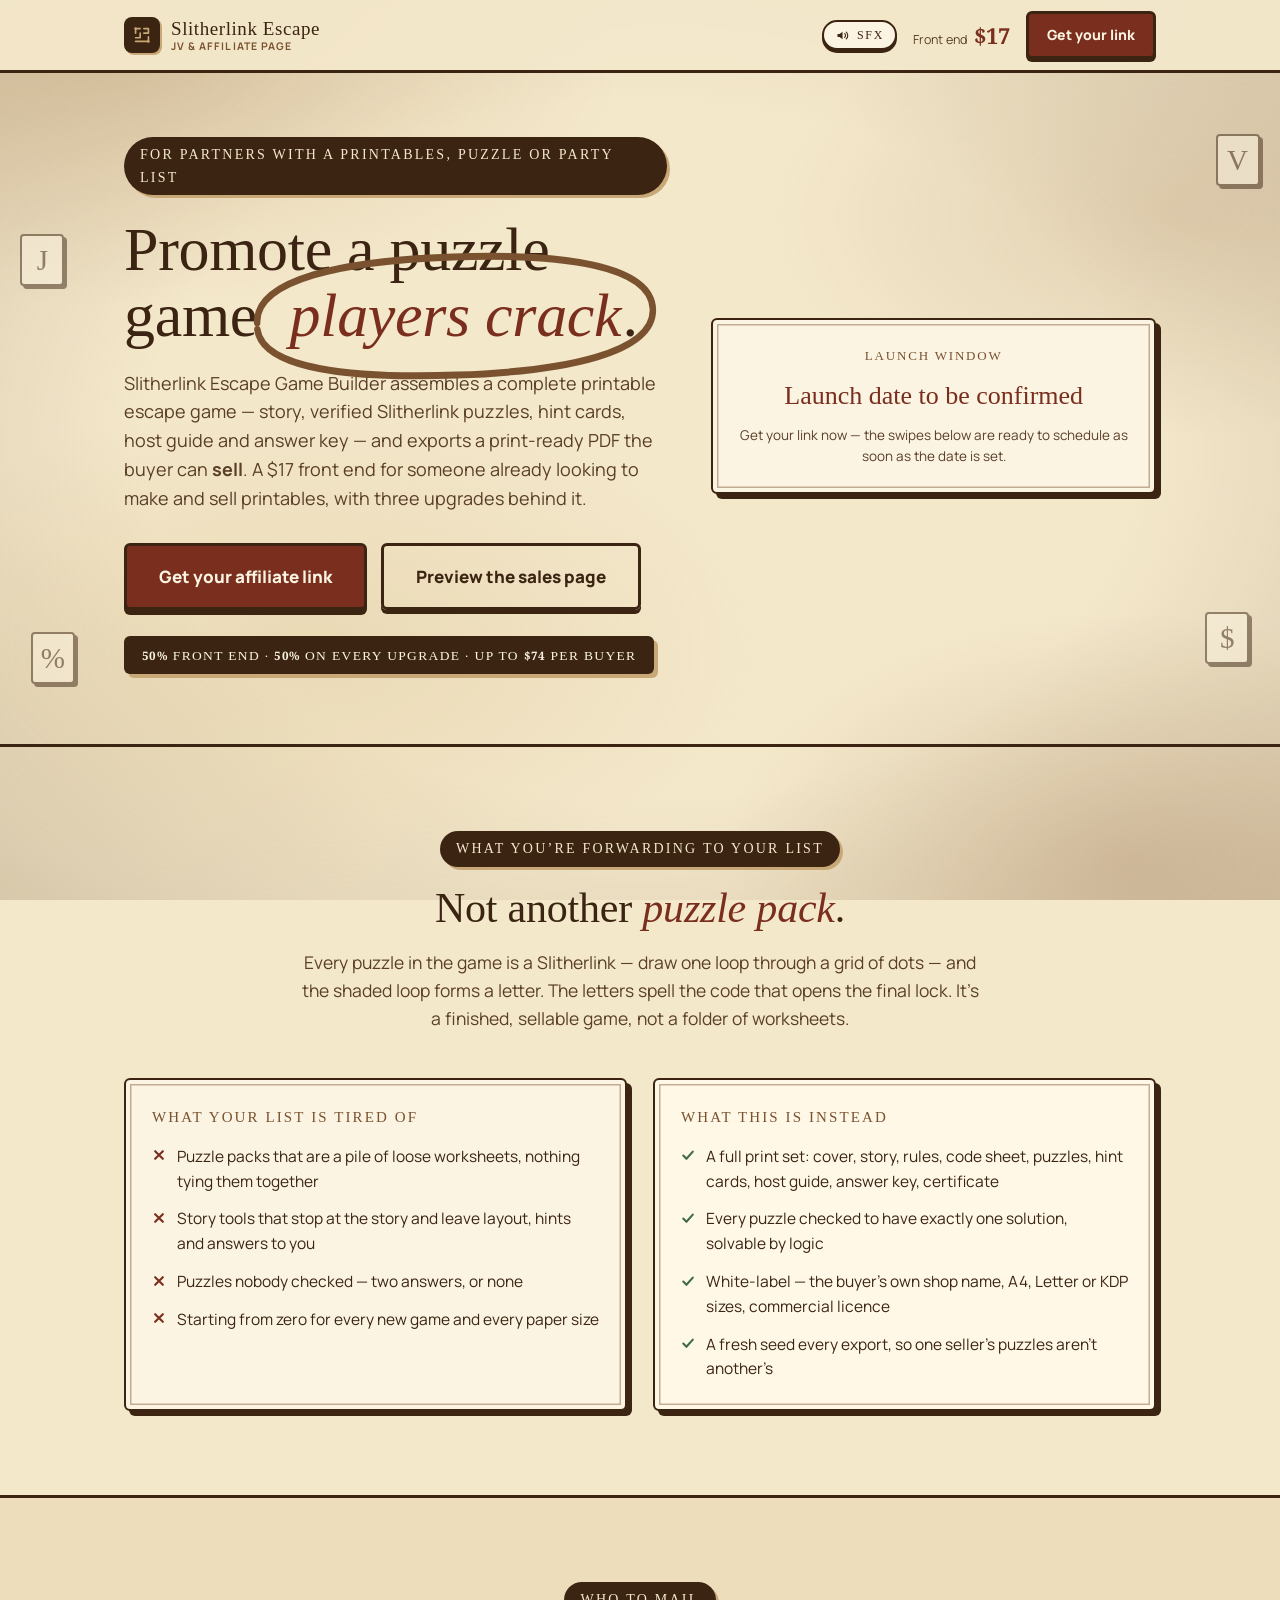
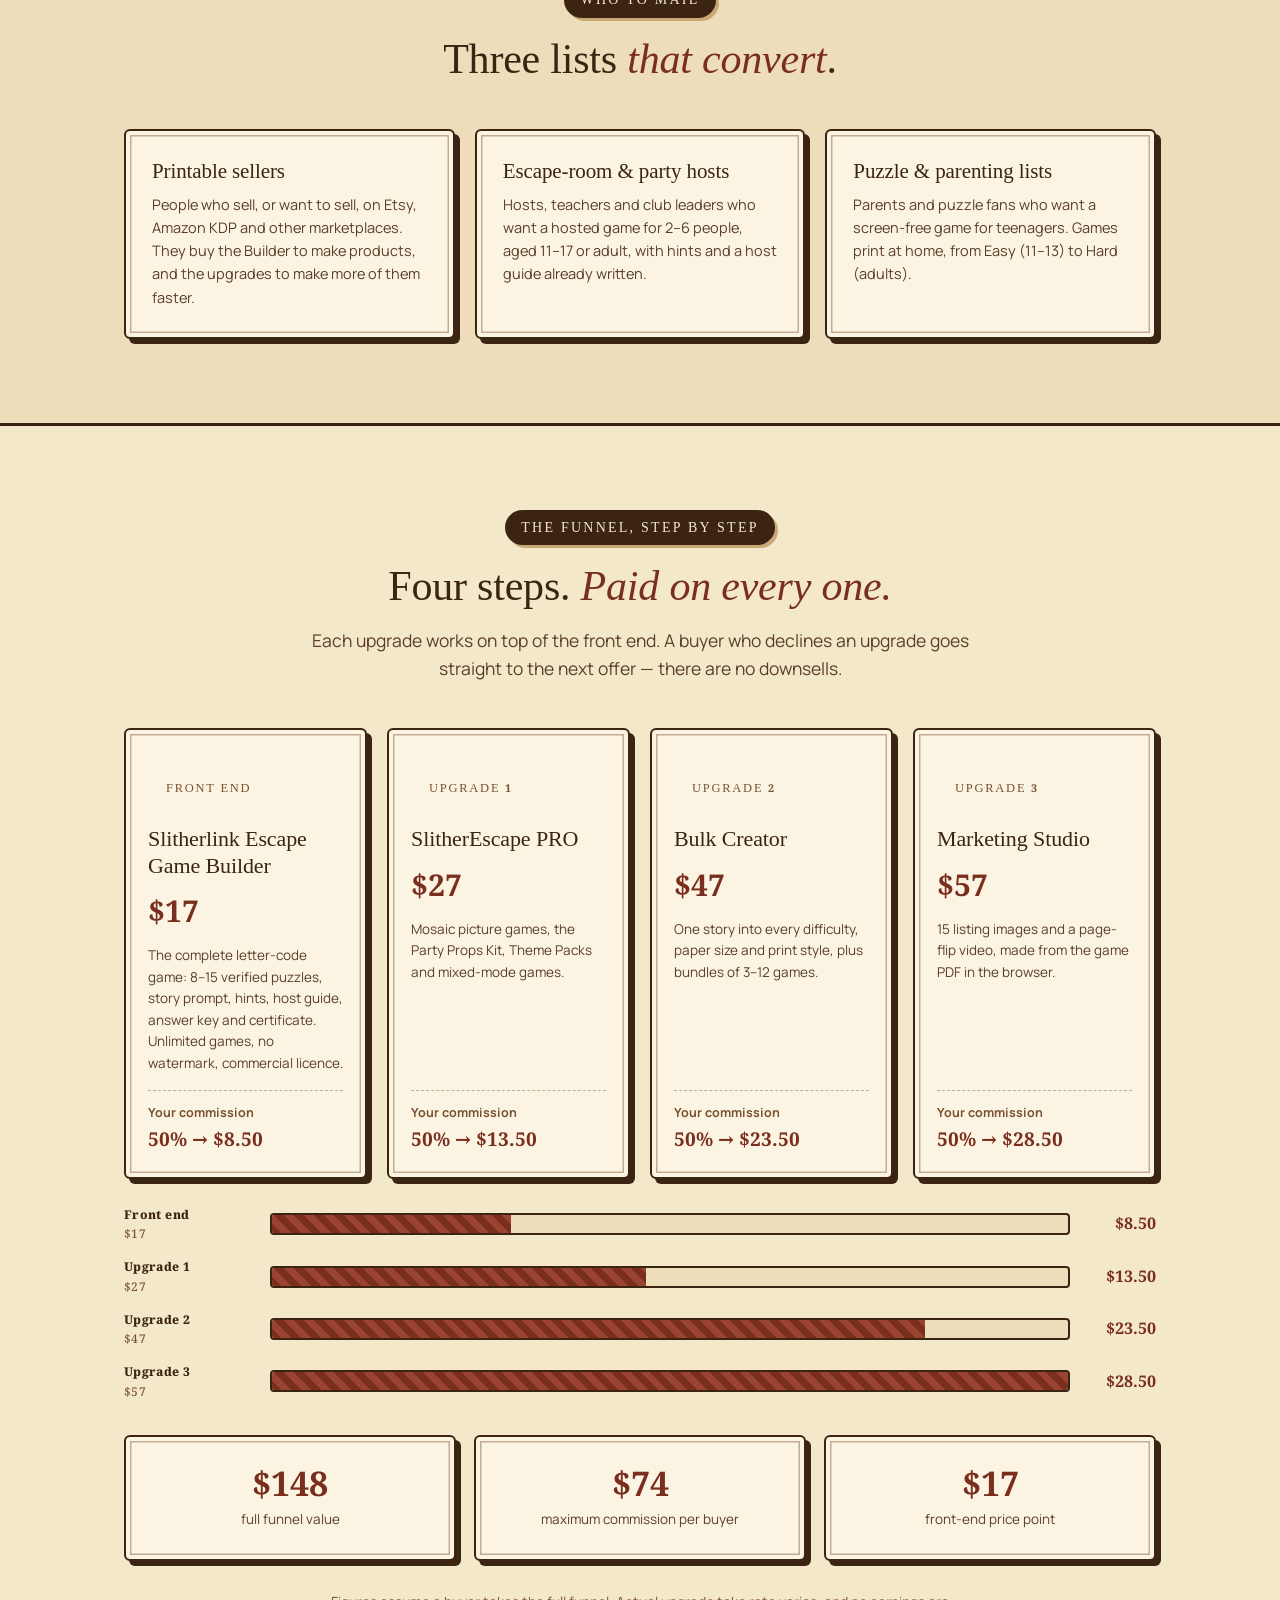
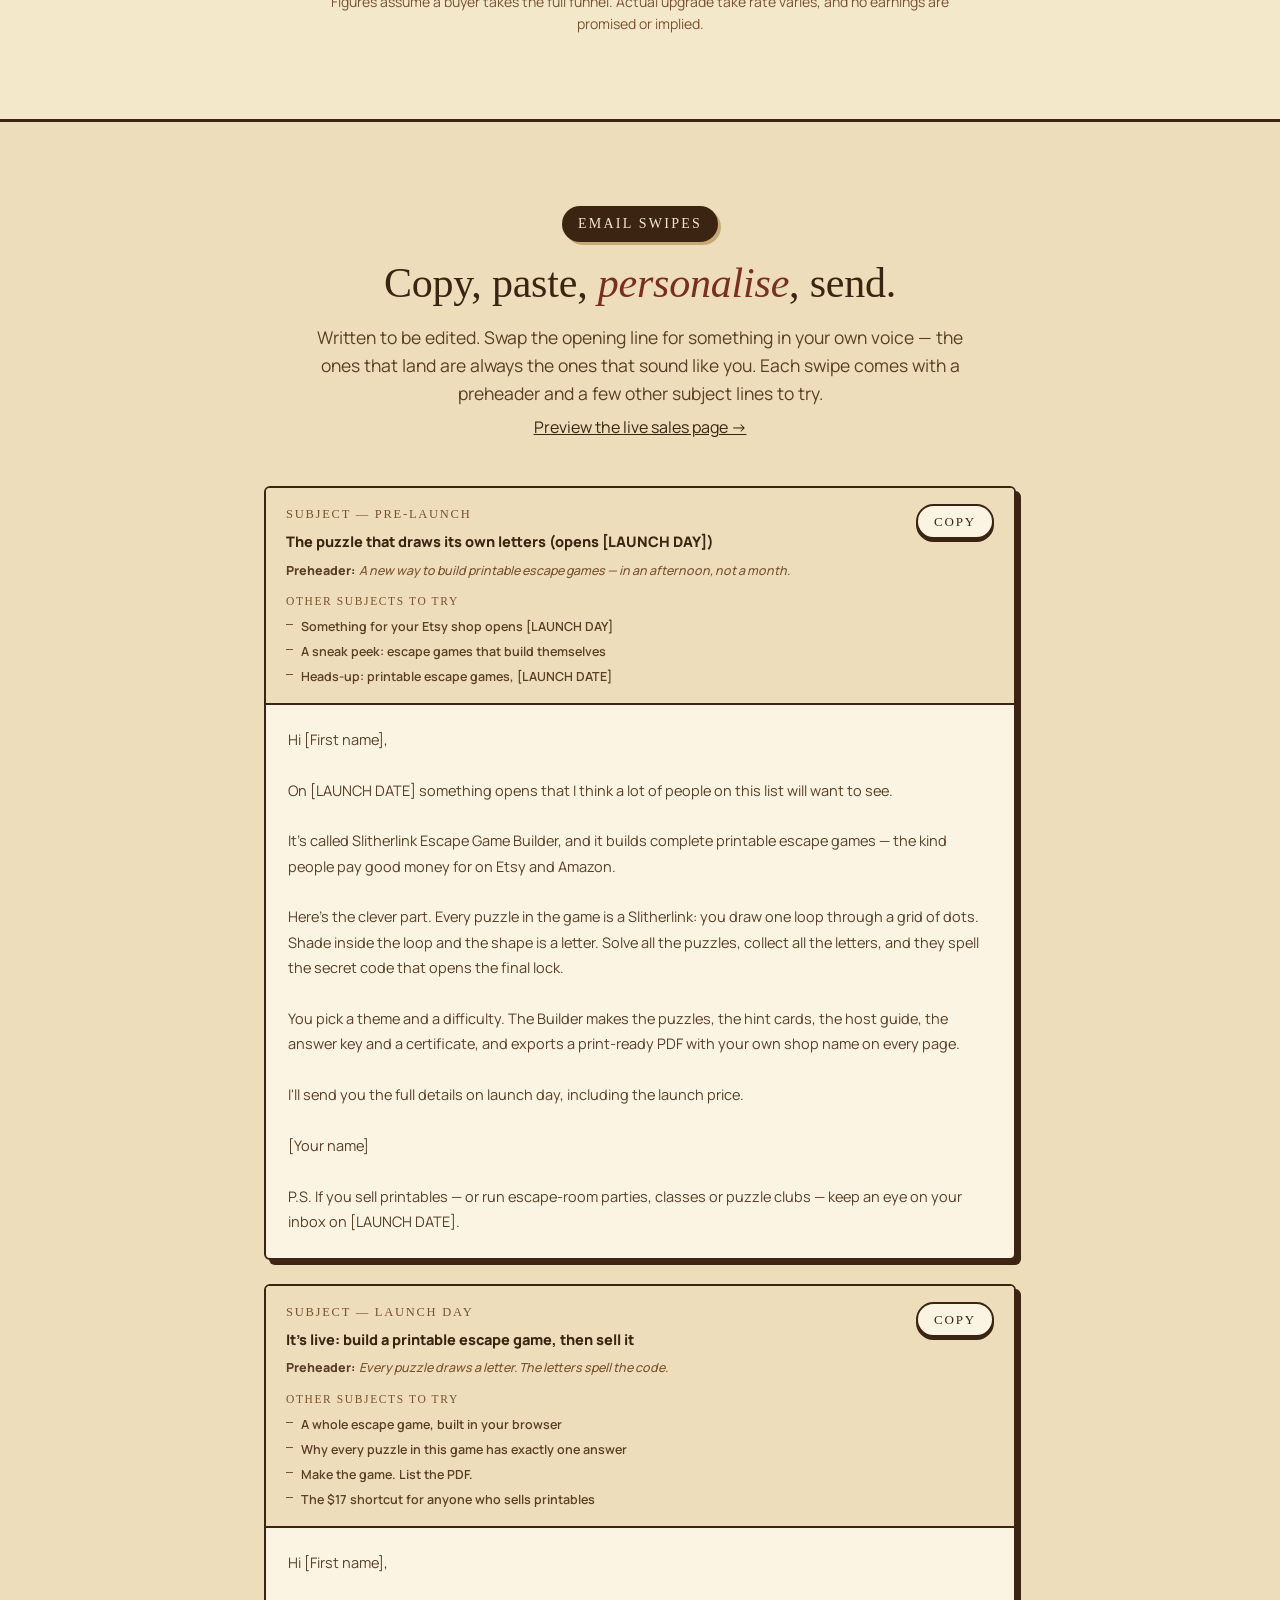
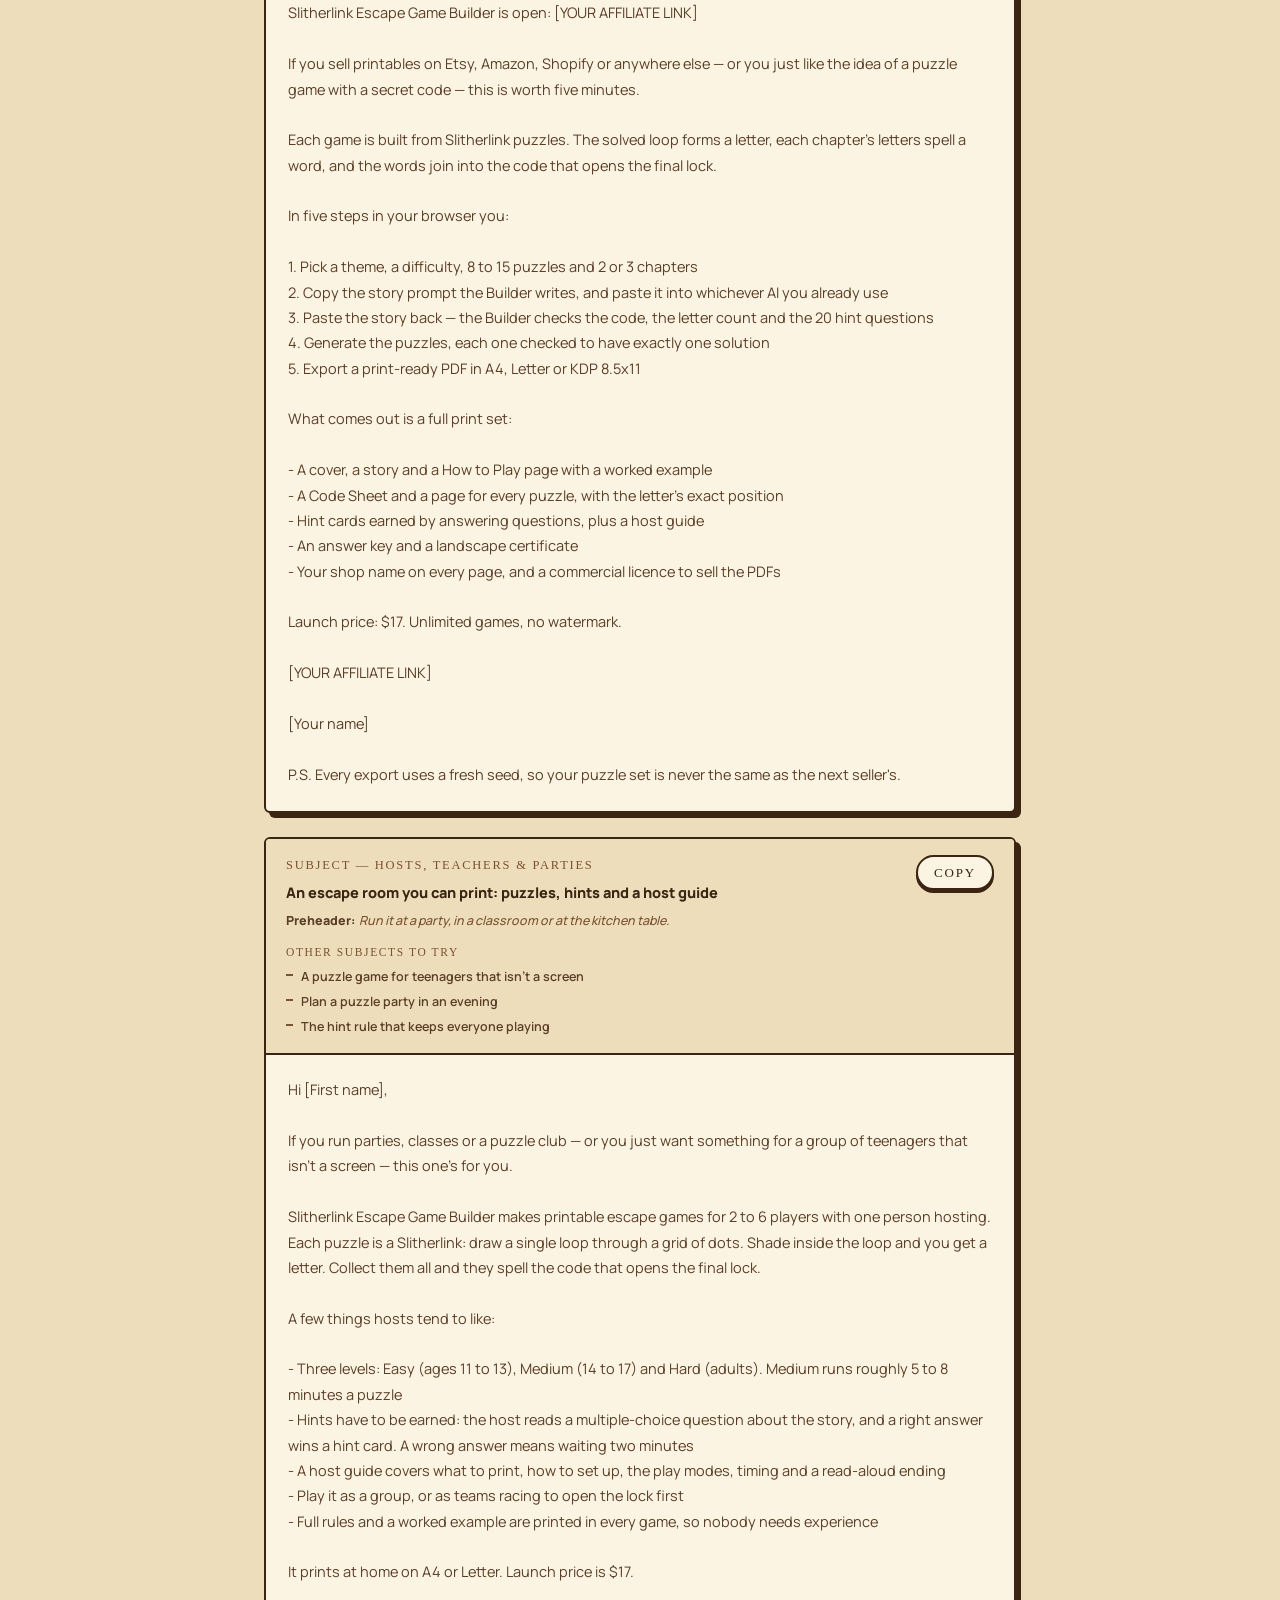
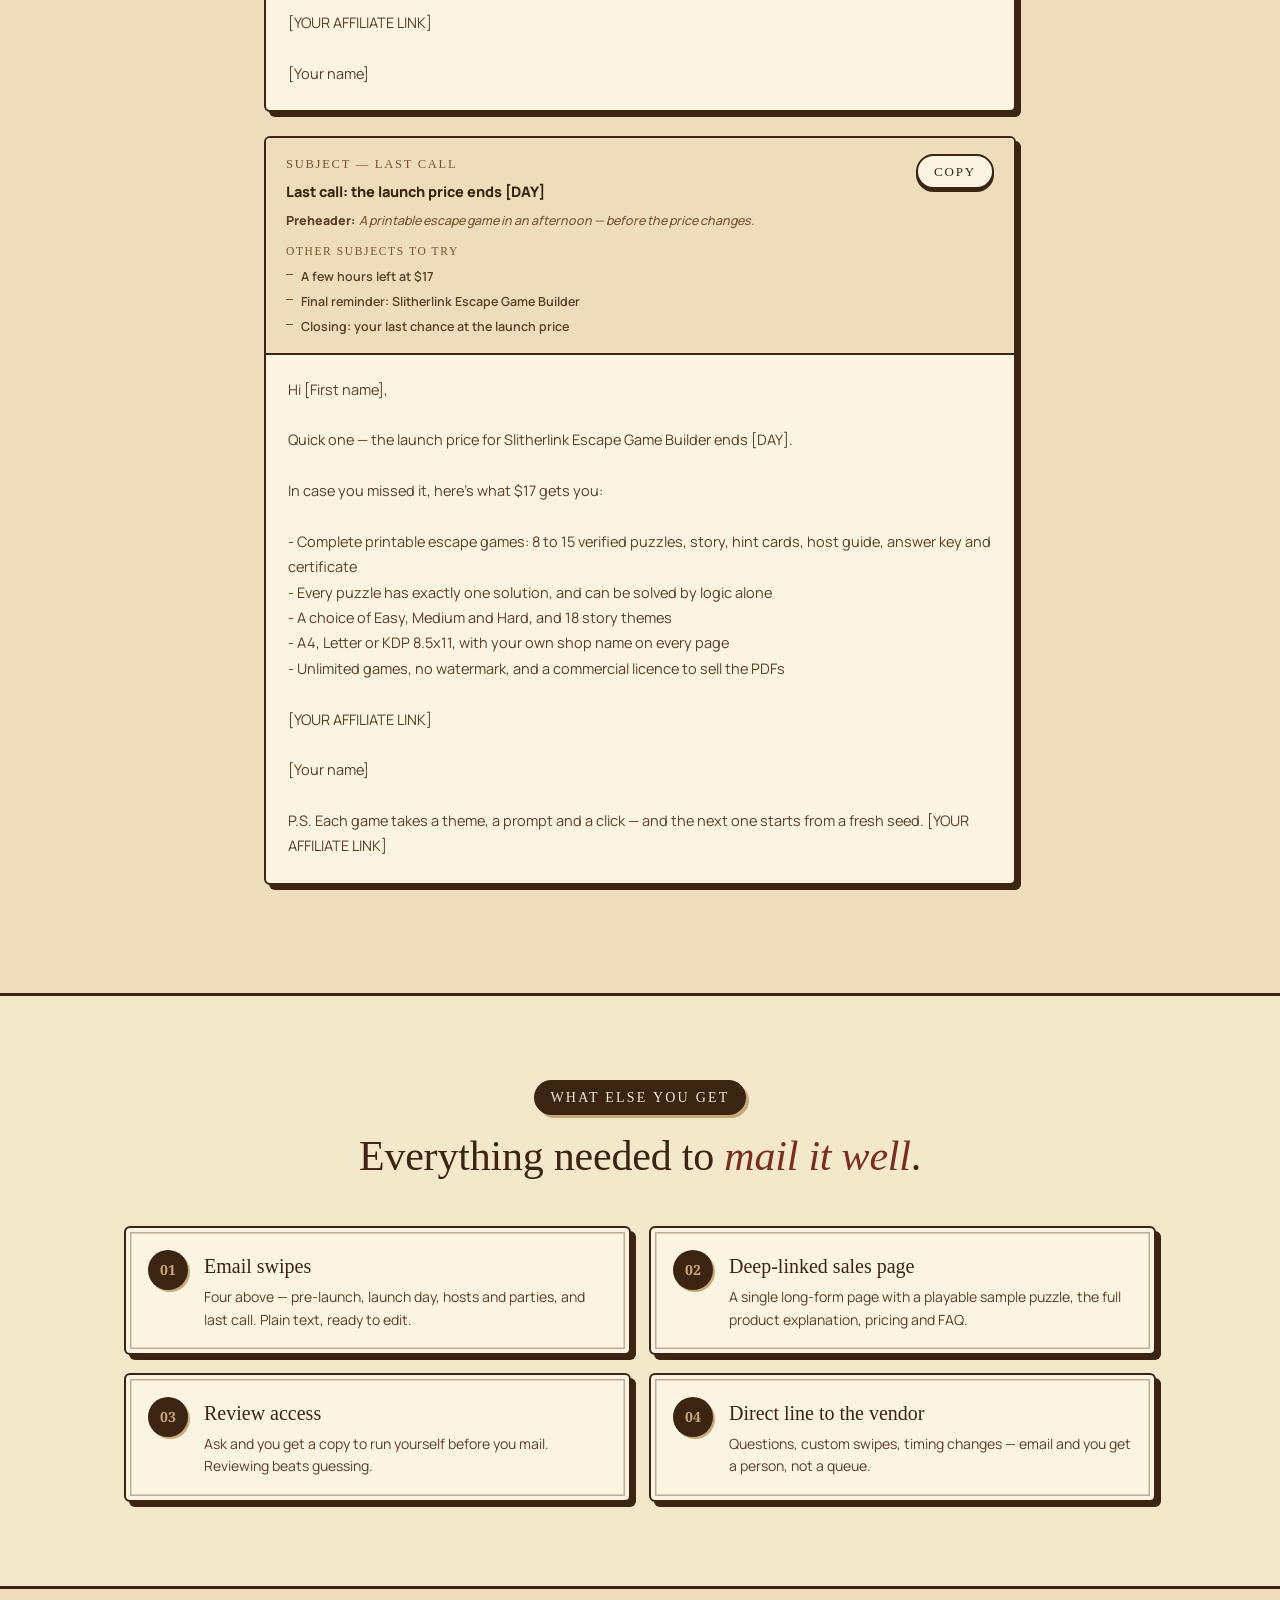
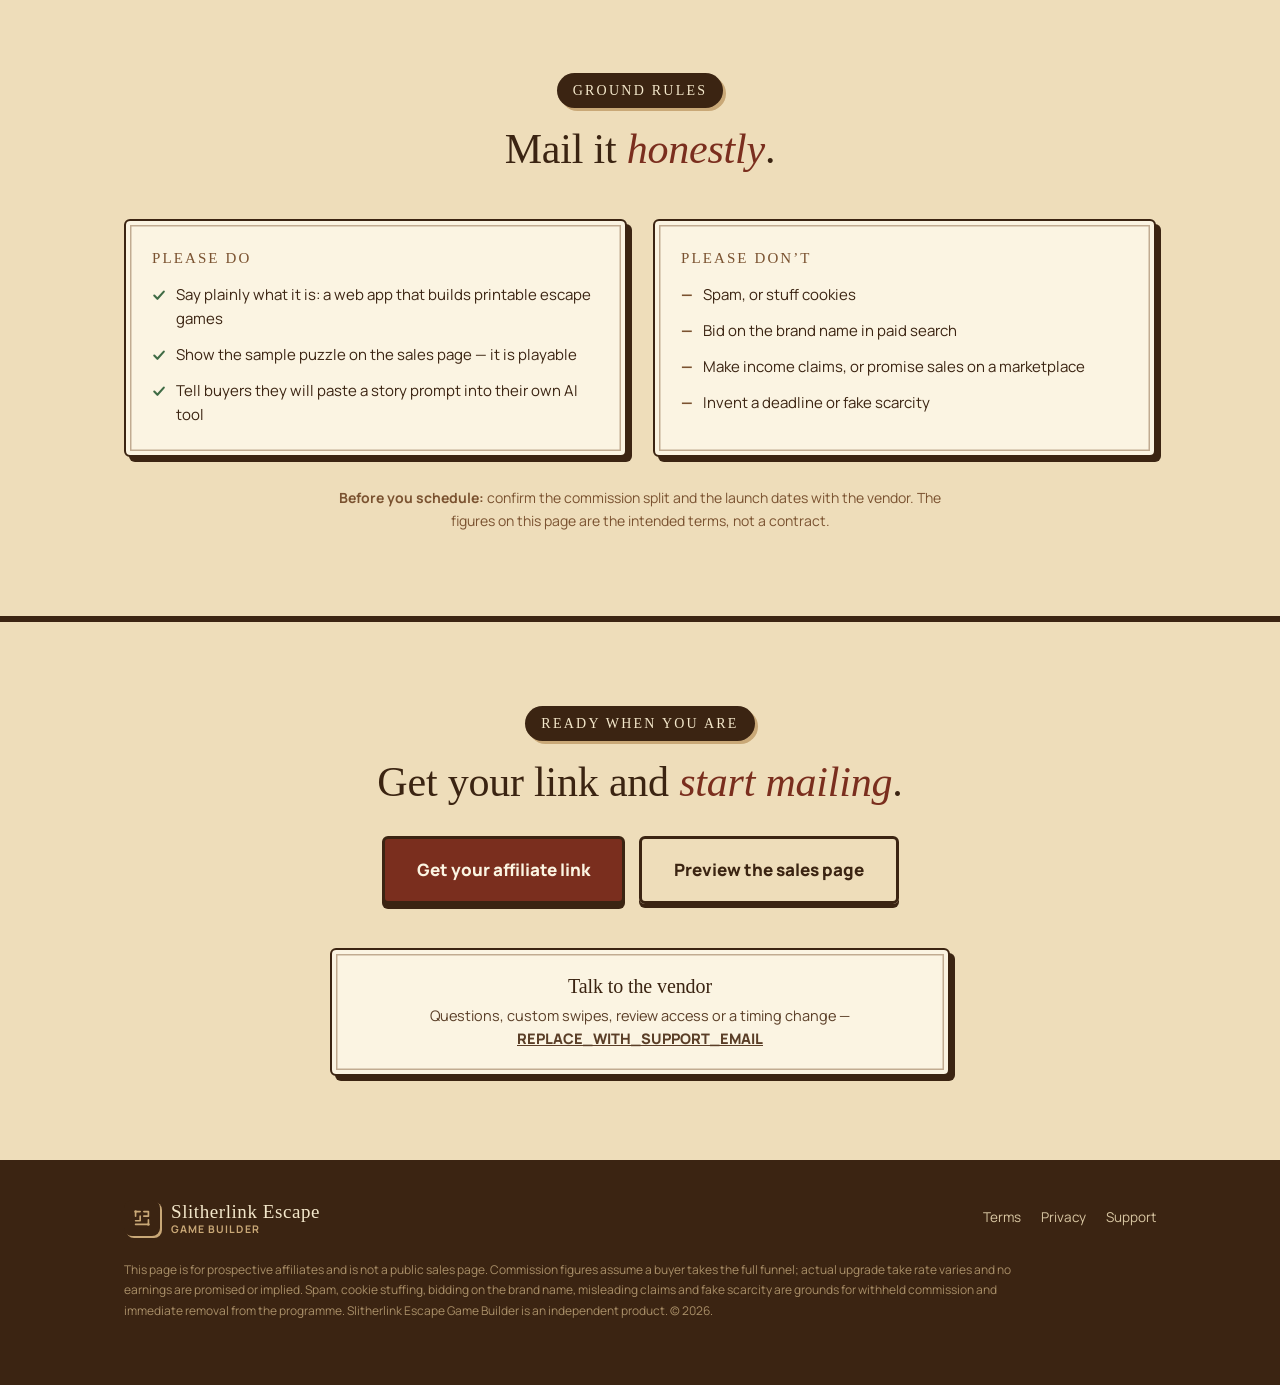
==== sale-page/jv-slitherlink.html @ 6f7c7772 "Add sales, OTO and JV pages matched to the app - FE sales page, three OTO pages (PRO, Bulk Creator, " ====
<!DOCTYPE html>
<html lang="en">
<head>
<meta charset="UTF-8">
<meta name="viewport" content="width=device-width, initial-scale=1">
<meta name="robots" content="noindex, nofollow">
<title>Slitherlink Escape Game Builder — JV & Affiliate Page</title>
<meta name="description" content="Promote printable Slitherlink escape games to sellers, teachers and party hosts. Four-step funnel, ready-made email swipes.">
<link rel="preconnect" href="https://fonts.googleapis.com">
<link rel="preconnect" href="https://fonts.gstatic.com" crossorigin>
<link href="https://fonts.googleapis.com/css2?family=IM+Fell+English:ital@0;1&family=IM+Fell+English+SC&family=Manrope:wght@400;500;700;800&family=Noto+Serif:wght@600;700&display=swap" rel="stylesheet">
<style>
  :root{
    /* Palette taken from the printed game itself: aged paper, brown ink, one red-brown accent */
    --paper:#F4E8CB;
    --paper-2:#EEDDBA;
    --card:#FBF4E2;
    --ink:#3B2412;
    --ink-dim:#5A3E27;
    --brown:#7A5230;
    --tan:#C9A877;
    --wash:#D9BF8C;
    --red:#7A2E1E;
    --red-hi:#93392A;
    --green:#3F6B45;
    --line:rgba(59,36,18,.16);
    --line-strong:rgba(59,36,18,.34);
    --hard:#3B2412;
    --serif:'IM Fell English','Iowan Old Style','Palatino Linotype',Georgia,serif;
    --sc:'IM Fell English SC','IM Fell English',Georgia,serif;
    --sans:'Manrope',-apple-system,BlinkMacSystemFont,'Segoe UI',sans-serif;
    --num:'Noto Serif','DejaVu Serif',Georgia,serif;   /* lining figures: IM Fell's old-style 1 reads as a letter I */
    --ck:url("data:image/svg+xml;utf8,<svg xmlns='http://www.w3.org/2000/svg' viewBox='0 0 16 16'><path d='M2.6 8.7l3.6 3.6 7.3-8.2' fill='none' stroke='%233F6B45' stroke-width='2.4' stroke-linecap='round' stroke-linejoin='round'/></svg>");
    --xx:url("data:image/svg+xml;utf8,<svg xmlns='http://www.w3.org/2000/svg' viewBox='0 0 16 16'><path d='M3.6 3.6l8.8 8.8M12.4 3.6l-8.8 8.8' fill='none' stroke='%237A2E1E' stroke-width='2.4' stroke-linecap='round'/></svg>");
  }
  *{box-sizing:border-box;}
  html{-webkit-text-size-adjust:100%; scroll-behavior:smooth;}
  body{
    margin:0; background:var(--paper); color:var(--ink);
    font-family:var(--sans); line-height:1.6; -webkit-font-smoothing:antialiased; overflow-x:hidden;
  }
  /* uneven paper: stains and darker edges, drawn once and fixed behind the page */
  body::before{
    content:''; position:fixed; inset:0; z-index:-1; pointer-events:none;
    background:
      radial-gradient(ellipse 55% 40% at 10% 6%, rgba(150,100,40,.20), transparent 70%),
      radial-gradient(ellipse 45% 35% at 92% 24%, rgba(120,70,30,.14), transparent 70%),
      radial-gradient(ellipse 50% 40% at 24% 72%, rgba(190,150,80,.18), transparent 70%),
      radial-gradient(ellipse 45% 40% at 88% 96%, rgba(120,70,30,.20), transparent 70%),
      radial-gradient(ellipse at center, transparent 55%, rgba(90,55,25,.18) 100%);
  }
  @media (prefers-reduced-motion: reduce){
    *{animation-duration:.01ms !important; animation-iteration-count:1 !important; transition-duration:.01ms !important;}
    html{scroll-behavior:auto;}
  }
  h1,h2,h3{font-family:var(--serif); font-weight:400; letter-spacing:-.005em; text-wrap:balance; margin:0; color:var(--ink);}
  h1{font-size:clamp(36px,6vw,62px); line-height:1.06;}
  h2{font-size:clamp(28px,4.4vw,42px); line-height:1.12;}
  h3{font-size:21px; line-height:1.2;}
  p{margin:0;}
  a{color:inherit;}
  img,svg{max-width:100%;}
  em{font-style:italic; color:var(--red);}
  :focus-visible{outline:3px solid var(--red); outline-offset:3px; border-radius:4px;}

  .wrap{max-width:1080px; margin:0 auto; padding:0 24px;}
  .wrap-narrow{max-width:800px; margin:0 auto; padding:0 24px;}
  section{padding:84px 0;}
  .center{text-align:center;}
  .lead{font-size:17.5px; color:var(--ink-dim); max-width:62ch;}
  .center .lead{margin-left:auto; margin-right:auto;}

  .reveal.armed{opacity:0; transform:translateY(26px); transition:opacity .7s ease, transform .7s ease;}
  .reveal.armed.is-visible{opacity:1; transform:none;}
  @media (prefers-reduced-motion: reduce){ .reveal.armed{opacity:1; transform:none;} }

  .eyebrow{
    display:inline-block; font-family:var(--sc); font-size:14px; letter-spacing:.16em; text-transform:uppercase;
    color:#F4E8CB; background:var(--ink); padding:7px 16px 6px; border-radius:999px;
    box-shadow:3px 3px 0 var(--tan);
  }
  .section-head{margin-bottom:46px;}
  .section-head h2{margin-top:18px;}
  .section-head .lead{margin-top:16px;}

  /* diamond rule */
  .orn{display:flex; align-items:center; gap:12px; color:var(--brown); margin:0 auto; max-width:360px;}
  .orn::before,.orn::after{content:''; flex:1; height:1.5px; background:var(--brown); opacity:.55;}
  .orn i{width:9px; height:9px; background:var(--brown); transform:rotate(45deg); flex:none;}

  /* ---------- cards: double border, hard shadow ---------- */
  .card{
    background:var(--card); border:2.5px solid var(--ink); border-radius:6px;
    box-shadow:inset 0 0 0 4px var(--card), inset 0 0 0 5.5px rgba(122,82,48,.45), 5px 5px 0 var(--hard);
    padding:28px 26px;
  }

  /* ---------- buttons ---------- */
  .btn{
    display:inline-flex; align-items:center; justify-content:center; gap:10px;
    font-family:var(--sans); font-weight:800; font-size:17px; text-decoration:none; text-align:center;
    padding:17px 32px; border-radius:6px; cursor:pointer;
    color:#FBF4E2; background:var(--red); border:3px solid var(--ink);
    box-shadow:0 5px 0 var(--hard); transition:transform .12s ease, box-shadow .12s ease, background .15s ease;
  }
  .btn:hover{background:var(--red-hi); transform:translateY(-2px); box-shadow:0 7px 0 var(--hard);}
  .btn:active{transform:translateY(3px); box-shadow:0 2px 0 var(--hard);}
  .btn small{font-weight:700; font-size:.78em; opacity:.85; letter-spacing:.04em; text-transform:uppercase;}
  .btn-ghost{background:transparent; color:var(--ink); box-shadow:0 4px 0 var(--hard);}
  .btn-ghost:hover{background:var(--wash);}
  .btn-sm{padding:10px 18px; font-size:14px; box-shadow:0 3px 0 var(--hard);}
  .btn-sub{display:block; margin-top:14px; font-size:13px; color:var(--brown); text-align:center;}

  /* ---------- topbar ---------- */
  .topbar{position:sticky; top:0; z-index:40; background:rgba(244,232,203,.94); backdrop-filter:blur(8px); border-bottom:3px solid var(--ink);}
  .topbar-inner{max-width:1080px; margin:0 auto; padding:11px 24px; display:flex; align-items:center; justify-content:space-between; gap:16px;}
  .brand{display:flex; align-items:center; gap:11px; text-decoration:none;}
  .brand-mark{width:36px; height:36px; border-radius:8px; background:var(--ink); color:var(--tan); display:flex; align-items:center; justify-content:center; flex:none; box-shadow:2px 2px 0 var(--tan);}
  .brand-mark svg{width:22px; height:22px;}
  .brand-text{display:flex; flex-direction:column; line-height:1.15;}
  .brand-text .b1{font-family:var(--sc); font-size:19px; letter-spacing:.03em; white-space:nowrap;}
  .brand-text .b2{font-size:10.5px; font-weight:700; letter-spacing:.1em; text-transform:uppercase; color:var(--brown); white-space:nowrap;}
  .topbar-cta{display:flex; align-items:center; gap:16px;}
  .price-chip{font-size:12.5px; color:var(--ink-dim);}
  .price-chip b{font-family:var(--num); font-size:22px; font-weight:700; color:var(--red); margin-left:4px;}

  /* ---------- hero ---------- */
  .hero{padding:64px 0 76px; border-bottom:3px solid var(--ink); position:relative;}
  .hero-grid{display:grid; grid-template-columns:1.08fr .92fr; gap:46px; align-items:center;}
  .hero h1{margin-top:22px;}
  .hero-sub{margin-top:22px; font-size:18px; color:var(--ink-dim); max-width:56ch;}
  .hero-cta{margin-top:32px;}
  .trust-row{margin-top:28px; display:grid; grid-template-columns:repeat(2,auto); justify-content:start; gap:9px 28px; font-size:13.5px; color:var(--ink-dim);}
  .trust-row span{display:flex; gap:8px; align-items:flex-start;}
  .trust-row span::before{content:''; width:14px; height:14px; margin-top:.28em; flex:none; background:var(--ck) center/contain no-repeat;}

  /* ---------- demo puzzle ---------- */
  .demo{padding:20px 20px 22px; text-align:center;}
  .demo-tag{font-family:var(--sc); font-size:13px; letter-spacing:.14em; text-transform:uppercase; color:var(--brown);}
  .demo h3{margin-top:4px; font-size:22px;}
  .demo svg{display:block; width:100%; max-width:340px; margin:14px auto 0; height:auto; touch-action:manipulation;}
  .demo-msg{min-height:44px; margin-top:12px; font-size:14px; color:var(--ink-dim); display:flex; align-items:center; justify-content:center;}
  .demo-msg b{color:var(--red);}
  .demo-btns{display:flex; justify-content:center; gap:10px; flex-wrap:wrap; margin-top:6px;}
  .demo .edge-hit{stroke:transparent; stroke-width:20; cursor:pointer; stroke-linecap:round;}
  .demo .edge-hit:hover + .edge-ghost{opacity:.35;}
  .demo .edge-line{stroke:var(--ink); stroke-width:4.5; stroke-linecap:round; opacity:0; transition:opacity .15s ease; pointer-events:none;}
  .demo .edge-line.on{opacity:1;}
  .demo .sol-line{stroke:var(--red); stroke-width:5; stroke-linecap:round; opacity:0; transition:opacity .5s ease; pointer-events:none;}
  .demo.solved .sol-line{opacity:1;}
  .demo .shade{fill:var(--wash); opacity:0; transition:opacity .7s ease .25s;}
  .demo.solved .shade{opacity:1;}
  .demo .clue{font-family:var(--num); font-weight:700; font-size:21px; fill:var(--ink); text-anchor:middle; pointer-events:none;}
  .demo .dot{fill:var(--ink);}

  /* ---------- problem / fork ---------- */
  .fork{display:grid; grid-template-columns:1fr 1fr; gap:26px;}
  .fork h3{font-family:var(--sc); font-size:15px; letter-spacing:.14em; text-transform:uppercase; color:var(--brown);}
  .fork ul{list-style:none; margin:18px 0 0; padding:0; display:flex; flex-direction:column; gap:13px; font-size:15.5px;}
  .fork li{display:flex; gap:11px; align-items:flex-start;}
  .fork .old li::before{content:''; width:14px; height:14px; margin-top:.3em; flex:none; background:var(--xx) center/contain no-repeat;}
  .fork .new li::before{content:''; width:14px; height:14px; margin-top:.3em; flex:none; background:var(--ck) center/contain no-repeat;}
  .fork .new{--card:#FFF8E6;}
  .stats{display:grid; grid-template-columns:repeat(4,1fr); gap:18px; margin-top:34px;}
  .stat{text-align:center; padding:6px 8px;}
  .stat b{display:block; font-family:var(--num); font-weight:700; font-size:38px; line-height:1.1; color:var(--red);}
  .stat span{display:block; margin-top:8px; font-size:13.5px; color:var(--ink-dim);}

  /* ---------- the twist: letters -> code ---------- */
  .twist{background:var(--paper-2); border-top:3px solid var(--ink); border-bottom:3px solid var(--ink);}
  .code-demo{display:flex; flex-direction:column; gap:22px; align-items:center; margin-top:8px;}
  .chapters{display:flex; justify-content:center; gap:30px; flex-wrap:wrap;}
  .chap{text-align:center;}
  .nm{font-family:var(--num); font-weight:700; letter-spacing:.04em;}
  .chap-label{font-family:var(--sc); font-size:13px; letter-spacing:.14em; text-transform:uppercase; color:var(--brown); margin-bottom:9px;}
  .tiles{display:flex; gap:6px; justify-content:center;}
  .tile{
    width:44px; height:52px; display:flex; align-items:center; justify-content:center;
    font-family:var(--serif); font-size:30px; color:var(--ink);
    background:var(--card); border:2.5px solid var(--ink); border-radius:4px; box-shadow:3px 3px 0 var(--hard);
  }
      .tile i{position:absolute;}
  .arrow-down{width:22px; height:30px; color:var(--brown);}
  .arrow-down svg{width:100%; height:100%;}
  .lock{
    display:flex; align-items:center; gap:16px; padding:14px 26px; border:3px solid var(--ink); border-radius:6px;
    background:var(--card); box-shadow:inset 0 0 0 4px var(--card), inset 0 0 0 5.5px rgba(122,82,48,.45), 5px 5px 0 var(--hard);
  }
  .lock svg{width:34px; height:34px; color:var(--red); flex:none;}
  .lock div{font-family:var(--sc); font-size:13px; letter-spacing:.14em; text-transform:uppercase; color:var(--brown);}
  .lock b{display:block; font-family:var(--serif); font-weight:400; font-size:30px; letter-spacing:.08em; color:var(--red); line-height:1.1;}
  .code-note{font-size:14px; color:var(--brown); text-align:center; max-width:60ch;}
  .rules3{display:grid; grid-template-columns:repeat(3,1fr); gap:18px; margin-top:44px;}
  .rules3 .card{padding:22px 22px;}
  .rules3 .n{font-family:var(--num); font-weight:700; font-size:28px; color:var(--red); line-height:1.1;}
  .rules3 h3{margin-top:8px; font-size:19px;}
  .rules3 p{margin-top:8px; font-size:14.5px; color:var(--ink-dim);}

  /* ---------- steps ---------- */
  .panel{
    background:#2B1A0D; color:#EEDDBA; border:3px solid var(--ink); border-radius:8px; overflow:hidden;
    box-shadow:6px 6px 0 var(--tan); max-width:760px; margin:0 auto 44px;
  }
  .panel-bar{padding:10px 16px; background:#1E1208; font-family:var(--sc); letter-spacing:.1em; font-size:13px; color:var(--tan);}
  .panel pre{margin:0; padding:20px 22px; font-family:ui-monospace,'Cascadia Mono',Consolas,monospace; font-size:13px; line-height:1.95; overflow-x:auto; white-space:pre;}
  .panel .k{color:var(--tan);}
  .panel .ok{color:#9CCB8F;}
  .steps{display:grid; grid-template-columns:repeat(5,1fr); gap:14px;}
  .step{padding:22px 18px; position:relative;}
  .step .n{position:absolute; top:-16px; left:16px; width:36px; height:36px; border-radius:50%; background:var(--ink); color:var(--tan); font-family:var(--num); font-weight:700; font-size:16px; display:flex; align-items:center; justify-content:center; box-shadow:2px 2px 0 var(--tan);}
  .step h3{font-size:18px; margin-top:8px;}
  .step p{margin-top:8px; font-size:13.5px; color:var(--ink-dim); line-height:1.55;}
  .step .tip{margin-top:10px; font-size:12.5px; color:var(--brown); border-top:1px dashed var(--line-strong); padding-top:9px;}

  /* ---------- inside the PDF ---------- */
  .pages{display:grid; grid-template-columns:repeat(4,1fr); gap:16px;}
  .pg{padding:18px 16px 16px; position:relative; background:var(--card); border:2.5px solid var(--ink); border-radius:4px; box-shadow:4px 4px 0 var(--hard);}
  .pg::before{content:''; position:absolute; top:0; right:0; border-style:solid; border-width:0 18px 18px 0; border-color:transparent var(--paper) var(--tan) transparent;}
  .pg .num{font-family:var(--num); font-weight:700; font-size:12px; letter-spacing:.1em; color:var(--brown);}
  .pg h3{font-size:17px; margin-top:6px;}
  .pg p{font-size:13px; color:var(--ink-dim); margin-top:6px; line-height:1.5;}
  .pages-foot{margin-top:26px; text-align:center; font-size:14.5px; color:var(--brown);}

  /* ---------- modes + levels ---------- */
  .two{display:grid; grid-template-columns:1fr 1fr; gap:22px;}
  .two h3{margin-bottom:8px;}
  .two p{font-size:15px; color:var(--ink-dim);}
  .levels{display:grid; grid-template-columns:repeat(3,1fr); gap:22px;}
  .level .tagline{font-family:var(--sc); letter-spacing:.14em; font-size:13px; text-transform:uppercase; color:var(--brown);}
  .level h3{font-size:30px; margin-top:4px; color:var(--red);}
  .level .ages{font-size:13.5px; color:var(--brown); margin-top:2px;}
  .level dl{margin:16px 0 0; display:grid; gap:9px;}
  .level dl div{display:flex; justify-content:space-between; gap:12px; padding-bottom:9px; border-bottom:1px dotted var(--line-strong); font-size:14px;}
  .level dt{color:var(--ink-dim);}
  .level dd{margin:0; font-weight:700; text-align:right; font-family:var(--num); font-size:13.5px;}
  .level p{margin-top:14px; font-size:13.5px; color:var(--ink-dim);}
  .levels-note{margin-top:26px; text-align:center; font-size:14.5px; color:var(--ink-dim); max-width:72ch; margin-left:auto; margin-right:auto;}

  /* ---------- hints ---------- */
  .hintflow{display:grid; grid-template-columns:repeat(3,1fr); gap:20px; counter-reset:h;}
  .hintflow .card{padding:24px 22px; text-align:left;}
  .hintflow .card::before{counter-increment:h; content:counter(h); display:block; font-family:var(--num); font-weight:700; font-size:32px; line-height:1.1; color:var(--red); margin-bottom:6px;}
  .hintflow h3{font-size:19px;}
  .hintflow p{font-size:14.5px; color:var(--ink-dim); margin-top:8px;}
  .hint-bars{margin-top:30px; display:flex; flex-direction:column; gap:12px; max-width:560px; margin-left:auto; margin-right:auto;}
  .hb{display:flex; align-items:center; gap:14px; font-size:13.5px;}
  .hb span:first-child{width:108px; flex:none; color:var(--ink-dim); text-align:right;}
  .hb .bar{flex:1; height:18px; background:var(--paper-2); border:2px solid var(--ink); border-radius:3px; overflow:hidden;}
  .hb .bar i{display:block; height:100%; background:repeating-linear-gradient(45deg,var(--red) 0 6px,#9A4331 6px 12px);}
  .hb b{width:52px; flex:none; font-family:var(--num); font-size:13px;}

  /* ---------- fairness ---------- */
  .fair{background:var(--paper-2); border-top:3px solid var(--ink); border-bottom:3px solid var(--ink);}
  .checks{display:grid; grid-template-columns:repeat(2,1fr); gap:20px;}
  .check{display:flex; gap:16px; padding:22px 22px;}
  .check .seal{flex:none; width:44px; height:44px; border-radius:50%; background:var(--ink); color:var(--tan); display:flex; align-items:center; justify-content:center; font-size:20px; box-shadow:2px 2px 0 var(--tan);}
  .check h3{font-size:18px;}
  .check p{font-size:14.5px; color:var(--ink-dim); margin-top:6px;}

  /* ---------- made to sell ---------- */
  .sell{display:grid; grid-template-columns:1fr 1fr; gap:34px; align-items:center;}
  .sell ul{list-style:none; margin:22px 0 0; padding:0; display:flex; flex-direction:column; gap:16px;}
  .sell li{display:flex; gap:12px; font-size:15.5px; color:var(--ink-dim);}
  .sell li::before{content:''; width:8px; height:8px; margin:.55em 4px 0 3px; flex:none; background:var(--red); transform:rotate(45deg);}
  .sell li b{color:var(--ink);}
  .mock-page{
    position:relative; aspect-ratio:8.5/11; max-width:350px; margin:0 auto; padding:26px 24px 18px;
    background:
      radial-gradient(ellipse 60% 40% at 15% 12%, rgba(150,100,40,.2), transparent 70%),
      radial-gradient(ellipse 50% 40% at 90% 90%, rgba(120,70,30,.22), transparent 70%),
      linear-gradient(100deg, transparent 38%, rgba(59,36,18,.07) 38.3%, rgba(255,255,255,.3) 38.9%, transparent 39.4%),
      var(--paper-2);
    border:2.5px solid var(--ink); box-shadow:7px 7px 0 var(--hard); transform:rotate(1.4deg);
    display:flex; flex-direction:column;
  }
  .mock-page::before{content:''; position:absolute; inset:10px; border:2px solid var(--brown); outline:1px solid var(--brown); outline-offset:3px; pointer-events:none;}
  .mock-page .mp-title{font-family:var(--sc); font-size:13px; letter-spacing:.14em; text-align:center; color:var(--brown); margin-top:8px;}
  .mock-page .mp-h{font-family:var(--serif); font-size:25px; text-align:center; margin-top:6px; line-height:1.1;}
  .mock-page .mp-grid{flex:1; margin:16px 8px; display:flex; align-items:center; justify-content:center;}
  .mock-page .mp-grid svg{width:78%; height:auto;}
  .mock-page .mp-box{display:flex; justify-content:center; align-items:center; gap:10px; font-size:11px; color:var(--brown);}
  .mock-page .mp-box i{width:34px; height:34px; border:2px solid var(--ink); background:var(--card);}
  .mock-page .mp-foot{display:flex; justify-content:space-between; gap:8px; font-size:9px; color:var(--brown); margin-top:14px; padding:0 8px; font-style:italic;}
  .mock-cap{margin-top:16px; text-align:center; font-size:12.5px; color:var(--brown);}

  /* ---------- who ---------- */
  .who-card h3{font-family:var(--sc); font-size:15px; letter-spacing:.14em; text-transform:uppercase; color:var(--brown);}
  .who-card ul{list-style:none; margin:16px 0 0; padding:0; display:flex; flex-direction:column; gap:12px; font-size:15px;}
  .who-card li{display:flex; gap:10px; align-items:flex-start;}
  .who-card.yes li::before{content:''; width:14px; height:14px; margin-top:.3em; flex:none; background:var(--ck) center/contain no-repeat;}
  .who-card.no li::before{content:'—'; color:var(--brown); font-weight:800; flex:none;}

  /* ---------- pricing ---------- */
  .offer{max-width:560px; margin:0 auto; text-align:center; padding:38px 34px 36px;}
  .offer .name{font-family:var(--sc); letter-spacing:.14em; text-transform:uppercase; font-size:14px; color:var(--brown);}
  .offer .price{font-family:var(--num); font-weight:700; font-size:80px; line-height:1; color:var(--red); margin-top:6px;}
  .offer .price sup{font-size:.42em; vertical-align:top; position:relative; top:.16em; margin-right:3px;}
  .offer .per{font-size:14px; color:var(--brown); margin-top:2px;}
  .offer ul{list-style:none; margin:26px 0 28px; padding:0; text-align:left; display:flex; flex-direction:column; gap:12px; font-size:15px;}
  .offer li{display:flex; gap:11px;}
  .offer li::before{content:''; width:14px; height:14px; margin-top:.3em; flex:none; background:var(--ck) center/contain no-repeat;}
  .offer .btn{width:100%;}

  /* ---------- faq ---------- */
  .faq{max-width:780px; margin:0 auto; display:flex; flex-direction:column; gap:12px;}
  .faq details{background:var(--card); border:2.5px solid var(--ink); border-radius:6px; box-shadow:4px 4px 0 var(--hard); overflow:hidden;}
  .faq summary{list-style:none; cursor:pointer; padding:17px 22px; display:flex; justify-content:space-between; align-items:center; gap:16px; font-weight:800; font-size:16px;}
  .faq summary::-webkit-details-marker{display:none;}
  .faq summary::after{content:'+'; font-family:var(--serif); font-size:28px; line-height:1; color:var(--red); flex:none; transition:transform .2s ease;}
  .faq details[open] summary::after{transform:rotate(45deg);}
  .faq .a{padding:0 22px 20px; font-size:15px; color:var(--ink-dim); line-height:1.7;}

  /* ---------- final + footer ---------- */
  .final{text-align:center; border-top:3px solid var(--ink); background:var(--paper-2);}
  .final h2{margin-top:18px;}
  .final .lead{margin-top:16px;}
  .final .hero-cta{margin-top:30px;}
  .contact{margin:44px auto 0; max-width:620px; padding:24px 26px; text-align:center;}
  .contact h3{font-size:20px;}
  .contact p{font-size:14.5px; color:var(--ink-dim); margin-top:6px;}
  .contact a{font-weight:800;}
  .ps{max-width:640px; margin:38px auto 0; text-align:left; font-size:15px; color:var(--ink-dim); display:flex; flex-direction:column; gap:12px;}
  footer{background:var(--ink); color:#D9C7A3; padding:40px 0 46px;}
  footer .brand-text .b1{color:#F4E8CB;}
  footer .brand-text .b2{color:var(--tan);}
  .foot-grid{display:flex; align-items:center; justify-content:space-between; gap:20px; flex-wrap:wrap;}
  .foot-links{display:flex; gap:20px; flex-wrap:wrap; font-size:13.5px;}
  .foot-links a{text-decoration:none;}
  .foot-links a:hover{color:#fff; text-decoration:underline;}
  .foot-legal{margin-top:24px; font-size:12px; line-height:1.7; color:#A98F68; max-width:920px;}

  .sticky-cta{display:none; position:fixed; left:0; right:0; bottom:0; z-index:50; padding:11px 14px; background:rgba(244,232,203,.97); border-top:3px solid var(--ink);}
  .sticky-cta .btn{width:100%; padding:14px;}

  @media (max-width:960px){
    .hero-grid{grid-template-columns:1fr; gap:38px;}
    .steps{grid-template-columns:repeat(2,1fr); row-gap:30px;}
    .pages{grid-template-columns:repeat(2,1fr);}
    .stats{grid-template-columns:repeat(2,1fr); row-gap:22px;}
    .sell{grid-template-columns:1fr;}
  }
  @media (max-width:720px){
    section{padding:62px 0;}
    .fork,.two,.levels,.hintflow,.checks,.rules3{grid-template-columns:1fr;}
    .topbar .price-chip{display:none;}
    .topbar .btn-sm{white-space:nowrap; padding:9px 13px; font-size:13px;}
    .topbar .btn-sm{display:none;}
    .topbar-inner{padding:10px 16px; gap:10px;}
    .brand-text .b1{font-size:16px;}
    .eyebrow{font-size:12.5px; letter-spacing:.1em;}
    .sticky-cta{display:block;}
    body{padding-bottom:78px;}
    .trust-row{grid-template-columns:1fr;}
    .offer .price{font-size:66px;}
    .tile{width:36px; height:44px; font-size:25px;}
    .steps{grid-template-columns:1fr;}
    .hb span:first-child{width:78px;}
  }
  @media (max-width:420px){
    .wrap,.wrap-narrow{padding:0 18px;}
    .pages{grid-template-columns:1fr;}
    .brand-text .b2{display:none;}
  }


/* ================= MOTION LAYER =================
   Everything below is armed by fx.js, so with scripts blocked the page is a
   plain, fully visible document. */

.progress{
  position:fixed; top:0; left:0; height:4px; width:100%; z-index:60; pointer-events:none;
  transform:scaleX(0); transform-origin:0 50%; will-change:transform;
  background:linear-gradient(90deg,var(--red),var(--tan));
}
.topbar{transition:box-shadow .28s ease;}
.topbar.is-stuck{box-shadow:0 10px 24px -14px rgba(59,36,18,.65);}

/* staggered children */
.s-item{opacity:0; transform:translateY(18px); transition:opacity .55s cubic-bezier(.22,1,.36,1), transform .55s cubic-bezier(.22,1,.36,1);}
.s-item.s-in{opacity:1; transform:none;}
.s-item.pop{transform:scale(.9) translateY(10px); transition-timing-function:cubic-bezier(.34,1.56,.64,1);}
.s-item.pop.s-in{transform:none;}

/* cards are picked up a little when hovered */
.card:not(.demo):not(.offer), .pg, .check, .step{transition:transform .22s cubic-bezier(.22,1,.36,1), box-shadow .22s ease;}
.card:not(.demo):not(.offer):hover, .step:hover{
  transform:translate(-2px,-4px) rotate(-.45deg);
  box-shadow:inset 0 0 0 4px var(--card), inset 0 0 0 5.5px rgba(122,82,48,.45), 8px 9px 0 var(--hard);
}
.pg:hover{transform:translate(-2px,-4px) rotate(.6deg); box-shadow:7px 8px 0 var(--hard);}
.pg:nth-child(even):hover{transform:translate(-2px,-4px) rotate(-.6deg);}

/* warm cursor glow */
.glow{position:relative;}
.glow::after{
  content:''; position:absolute; inset:0; border-radius:inherit; pointer-events:none;
  background:radial-gradient(240px circle at var(--gx,50%) var(--gy,0%), rgba(201,168,119,.42), transparent 72%);
  mix-blend-mode:multiply; opacity:0; transition:opacity .3s ease;
}
.glow:hover::after{opacity:1;}

/* the primary buttons catch the light now and then */
.btn{position:relative; overflow:hidden;}
.btn:not(.btn-ghost)::after{
  content:''; position:absolute; top:0; left:-60%; width:36%; height:100%; pointer-events:none;
  background:linear-gradient(120deg,transparent 0%,rgba(255,244,214,.5) 50%,transparent 100%);
  transform:skewX(-20deg); animation:btn-shine 3.8s ease-in-out infinite;
}
@keyframes btn-shine{0%{left:-60%;} 55%{left:135%;} 100%{left:135%;}}

/* floating tiles behind the hero */
.hero, .oto-head, .jv-hero{position:relative;}
.hero > .wrap, .oto-head > .wrap-narrow, .oto-head > .wrap, .jv-hero > .wrap{position:relative; z-index:1;}
.hero-deco{position:absolute; inset:0; z-index:0; pointer-events:none; overflow:hidden;}
.hero-deco .t{
  position:absolute; display:flex; align-items:center; justify-content:center; width:44px; height:52px;
  font-family:var(--serif); font-size:29px; color:var(--ink); background:var(--card);
  border:2.5px solid var(--ink); border-radius:4px; box-shadow:3px 3px 0 var(--hard); opacity:.5;
}
.hero-deco .d1{left:1.6%; top:24%; animation:float-a 7.5s ease-in-out infinite;}
.hero-deco .d2{right:1.6%; top:9%; animation:float-b 9.5s ease-in-out infinite;}
.hero-deco .d3{right:2.4%; bottom:12%; animation:float-a 8.5s ease-in-out infinite reverse;}
.hero-deco .d4{left:2.4%; bottom:9%; animation:float-b 6.5s ease-in-out infinite reverse;}
@keyframes float-a{0%,100%{transform:translateY(0) rotate(-10deg);} 50%{transform:translateY(-20px) rotate(5deg);}}
@keyframes float-b{0%,100%{transform:translateY(0) rotate(4deg);} 50%{transform:translateY(17px) rotate(-9deg);}}
@media (max-width:1240px){ .hero-deco{display:none;} }

/* theme marquee */
.marquee{
  position:relative; margin-top:34px; display:flex; flex-direction:column; gap:12px; overflow:hidden;
  -webkit-mask-image:linear-gradient(90deg,transparent,#000 7%,#000 93%,transparent);
          mask-image:linear-gradient(90deg,transparent,#000 7%,#000 93%,transparent);
}
.mq-row{display:flex; gap:10px; width:max-content; animation:mq-left 46s linear infinite;}
.mq-row.rev{animation-name:mq-right; animation-duration:54s;}
.marquee:hover .mq-row{animation-play-state:paused;}
.mq-row span{
  flex:none; white-space:nowrap; font-weight:700; font-size:14px; color:var(--ink);
  background:var(--card); border:2px solid var(--ink); border-radius:999px; padding:8px 17px; box-shadow:2px 2px 0 var(--hard);
}
@keyframes mq-left{from{transform:translateX(0);} to{transform:translateX(-50%);}}
@keyframes mq-right{from{transform:translateX(-50%);} to{transform:translateX(0);}}

/* console print-out, line by line */
.panel pre .tl{display:block; white-space:pre;}
.panel pre.armed .tl{opacity:0; transform:translateY(3px);}
.panel pre.armed.is-typed .tl{animation:tl-in .3s ease forwards;}
@keyframes tl-in{to{opacity:1; transform:none;}}
.term-cursor{display:inline-block; width:8px; height:14px; background:var(--tan); vertical-align:-2px; margin-left:5px; opacity:0;}
.panel pre.is-typed .term-cursor{animation:blink 1.05s steps(1) infinite 1.6s;}
@keyframes blink{0%,50%{opacity:1;} 50.01%,100%{opacity:0;}}

/* hand-drawn circle */
.circle-hl{position:relative; display:inline-block; white-space:nowrap; margin:0 .02em 0 .28em;}
.circle-hl > svg{
  position:absolute; left:50%; top:50%; transform:translate(-50%,-50%) rotate(-2deg);
  width:134%; height:200%; overflow:visible; pointer-events:none; max-width:none;
}
.circle-hl svg path{fill:none; stroke:var(--brown); stroke-width:3.2; stroke-linecap:round; stroke-linejoin:round; stroke-dasharray:700; stroke-dashoffset:0;}
.circle-hl.armed svg path{stroke-dashoffset:700;}
.circle-hl.armed.is-drawn svg path{animation:draw-circle 1.1s cubic-bezier(.65,0,.35,1) .2s forwards;}
@keyframes draw-circle{to{stroke-dashoffset:0;}}

/* letter tiles flip in one by one, then the lock opens */
.tile{--r:0deg; transform:rotate(var(--r));}
.tile:nth-child(odd){--r:-1.5deg;}
.tile:nth-child(even){--r:1.2deg;}
.tiles.armed .tile{opacity:0;}
.tiles.is-in .tile{animation:tile-in .55s cubic-bezier(.34,1.56,.64,1) both; animation-delay:calc(var(--i,0) * 110ms);}
@keyframes tile-in{0%{opacity:0; transform:translateY(-16px) rotateX(90deg);} 100%{opacity:1; transform:rotate(var(--r));}}
.lock .shackle{transition:transform .55s cubic-bezier(.34,1.56,.64,1); transform-origin:8px 10.5px;}
.lock.is-open .shackle{transform:translateY(-3px) rotate(-20deg);}
.lock.is-open{animation:lock-pop .5s ease;}
@keyframes lock-pop{0%{transform:scale(1);} 40%{transform:scale(1.04);} 100%{transform:scale(1);}}

/* faq */
.faq summary{transition:background .2s ease;}
.faq summary:hover{background:var(--paper-2);}
.faq details[open] .a{animation:faq-in .3s cubic-bezier(.22,1,.36,1);}
@keyframes faq-in{from{opacity:0; transform:translateY(-7px);} to{opacity:1; transform:none;}}

/* sticky CTA slides up once the hero is behind you */
.sticky-cta.armed{transform:translateY(115%); transition:transform .38s cubic-bezier(.22,1,.36,1);}
.sticky-cta.armed.is-up{transform:none;}

/* sound toggle */
.sfx{
  display:inline-flex; align-items:center; gap:7px; cursor:pointer; flex:none;
  font-family:var(--sc); font-size:12px; letter-spacing:.14em; color:var(--ink);
  background:var(--card); border:2.5px solid var(--ink); border-radius:999px; padding:6px 11px 5px; box-shadow:0 3px 0 var(--hard);
}
.sfx svg{width:15px; height:15px;}
.sfx[aria-pressed="false"]{opacity:.6;}
.sfx[aria-pressed="false"] .sfx-wave{display:none;}
@media (max-width:720px){ .sfx .sfx-label{display:none;} .sfx{padding:6px 8px;} }

@media (prefers-reduced-motion: reduce){
  .hero-deco .t, .mq-row, .btn::after, .tiles.is-in .tile, .circle-hl.armed.is-drawn svg path{animation:none !important;}
  .s-item, .sticky-cta.armed{opacity:1 !important; transform:none !important; transition:none !important;}
  .tiles.armed .tile{opacity:1;}
}

/* digits inside the old-style display fonts are set in a lining-figure serif (wrapped by fx.js) */
.nm{font-family:var(--num); font-weight:700; font-size:.86em; letter-spacing:.03em; font-style:normal;}


/* ================= OTO + JV SHARED COMPONENTS ================= */
.oto-banner{background:var(--ink); color:#F4E8CB; text-align:center; font-family:var(--sc); letter-spacing:.14em; text-transform:uppercase; font-size:13px; padding:9px 16px;}
.oto-banner b{color:var(--tan); font-weight:400;}
.oto-head{padding:64px 0 58px; text-align:center; border-bottom:3px solid var(--ink); overflow:hidden;}
.oto-head h1{margin-top:20px; font-size:clamp(34px,5.6vw,56px);}
.oto-head .hero-sub{margin:20px auto 0; max-width:64ch;}
.oto-head .oto-buy{margin-top:30px;}

.tick{list-style:none; margin:0; padding:0; display:flex; flex-direction:column; gap:13px; font-size:15px;}
.tick li{display:flex; gap:11px; align-items:flex-start;}
.tick li::before{content:''; width:14px; height:14px; margin-top:.32em; flex:none; background:var(--ck) center/contain no-repeat;}
.tick li b{color:var(--ink);}
.tick.dim li{color:var(--ink-dim);}

.oto-grid{display:grid; grid-template-columns:1.3fr .7fr; gap:24px;}
.oto-grid h3{font-family:var(--sc); font-size:15px; letter-spacing:.14em; text-transform:uppercase; color:var(--brown);}
.oto-grid .sub{font-size:14px; color:var(--brown); margin-top:6px;}
.oto-grid .tick{margin-top:20px;}
.oto-grid .tick li span{display:block; font-size:13.5px; color:var(--ink-dim); margin-top:3px;}

.feat-grid{display:grid; grid-template-columns:repeat(2,1fr); gap:22px;}
.feat{padding:26px 24px;}
.feat .tag{display:inline-block; font-family:var(--sc); font-size:12px; letter-spacing:.14em; text-transform:uppercase; color:var(--card); background:var(--red); padding:4px 11px 3px; border-radius:999px;}
.feat h3{margin-top:12px; font-size:23px;}
.feat p{margin-top:9px; font-size:14.5px; color:var(--ink-dim);}

.oto-numbers{display:grid; grid-template-columns:repeat(4,1fr); gap:16px; margin-top:34px;}
.oto-num{text-align:center; padding:6px;}
.oto-num b{display:block; font-family:var(--num); font-weight:700; font-size:34px; line-height:1.1; color:var(--red);}
.oto-num span{display:block; margin-top:7px; font-size:13.5px; color:var(--ink-dim);}

.oto-buy{text-align:center;}
.oto-note{font-size:13.5px; color:var(--brown); margin:14px auto 0; max-width:58ch;}
.oto-decline{display:inline-block; margin-top:18px; font-size:14px; color:var(--brown); text-decoration:underline; text-underline-offset:3px;}
.oto-decline:hover{color:var(--red);}
.price-line{font-family:var(--num); font-weight:700; color:var(--red); font-size:1.15em;}

.tbl-wrap{overflow-x:auto;}
table.tbl{width:100%; border-collapse:collapse; font-size:14.5px; background:var(--card); border:2.5px solid var(--ink); box-shadow:5px 5px 0 var(--hard);}
.tbl th, .tbl td{padding:13px 16px; text-align:left; border-bottom:1.5px dotted var(--line-strong); vertical-align:top;}
.tbl th{font-family:var(--sc); font-weight:400; letter-spacing:.12em; text-transform:uppercase; font-size:13px; background:var(--paper-2); color:var(--brown); border-bottom:2.5px solid var(--ink);}
.tbl tr:last-child td{border-bottom:0;}
.tbl td:first-child{font-weight:700; color:var(--ink);}
.tbl td.hi{color:var(--red); font-weight:700;}

.stagger-note{font-size:14px; color:var(--brown); text-align:center; margin-top:22px;}

@media (max-width:960px){ .oto-grid{grid-template-columns:1fr;} .oto-numbers{grid-template-columns:repeat(2,1fr); row-gap:22px;} }
@media (max-width:720px){ .feat-grid{grid-template-columns:1fr;} .oto-head{padding:48px 0 44px;} }


/* ---------- JV page ---------- */
.jv-hero{padding:64px 0 70px; border-bottom:3px solid var(--ink); overflow:hidden;}
.jv-grid{display:grid; grid-template-columns:1.1fr .9fr; gap:44px; align-items:center;}
.jv-hero h1{margin-top:22px;}
.jv-hero .hero-sub{margin-top:20px;}
.jv-cta{margin-top:30px; display:flex; flex-wrap:wrap; gap:14px; align-items:center;}
.jv-strip{margin-top:26px; display:inline-block; font-family:var(--sc); letter-spacing:.1em; text-transform:uppercase; font-size:13.5px; color:var(--card); background:var(--ink); padding:9px 18px 8px; border-radius:6px; box-shadow:4px 4px 0 var(--tan);}

.launch{padding:26px 24px 24px; text-align:center;}
.launch .tag{font-family:var(--sc); font-size:13px; letter-spacing:.14em; text-transform:uppercase; color:var(--brown);}
.timer{display:flex; justify-content:center; gap:10px; margin-top:16px;}
.timer div{min-width:64px; padding:10px 8px; background:var(--paper-2); border:2.5px solid var(--ink); border-radius:6px; box-shadow:2px 2px 0 var(--hard);}
.timer b{display:block; font-family:var(--num); font-weight:700; font-size:26px; line-height:1.1; color:var(--red);}
.timer span{display:block; font-size:11px; font-weight:800; letter-spacing:.08em; text-transform:uppercase; color:var(--brown);}
.launch p{margin-top:14px; font-size:13.5px; color:var(--ink-dim);}
.launch .tbc{margin-top:14px; font-family:var(--serif); font-size:26px; color:var(--red); line-height:1.15;}

.cbars{margin-top:26px; display:flex; flex-direction:column; gap:14px;}
.cbar{display:grid; grid-template-columns:132px 1fr 72px; gap:14px; align-items:center; font-size:14px;}
.cbar .nm{font-weight:800;}
.cbar .nm small{display:block; font-weight:500; color:var(--brown); font-size:12px;}
.cbar .trk{height:22px; background:var(--paper-2); border:2.5px solid var(--ink); border-radius:4px; overflow:hidden;}
.cbar .trk i{display:block; height:100%; width:0; background:repeating-linear-gradient(45deg,var(--red) 0 7px,#9A4331 7px 14px); transition:width 1.1s cubic-bezier(.22,1,.36,1);}
.cbars.is-grown .trk i{width:var(--w);}
.cbar .amt{font-family:var(--num); font-weight:700; font-size:16px; color:var(--red); text-align:right;}

.funnel{display:grid; grid-template-columns:repeat(4,1fr); gap:20px; align-items:stretch;}
.fn{display:flex; flex-direction:column; padding:26px 22px 22px;}
.fn .step{font-family:var(--sc); font-size:12.5px; letter-spacing:.14em; text-transform:uppercase; color:var(--brown);}
.fn h3{margin-top:6px; font-size:22px;}
.fn .px{font-family:var(--num); font-weight:700; font-size:30px; color:var(--red); margin-top:8px;}
.fn .px small{font-family:var(--sans); font-weight:600; font-size:12px; color:var(--brown); margin-left:4px;}
.fn p{margin-top:10px; font-size:13.5px; color:var(--ink-dim); flex:1;}
.fn .earn{margin-top:16px; padding-top:12px; border-top:1.5px dashed var(--line-strong); font-size:12.5px; color:var(--brown); font-weight:700;}
.fn .earn b{display:block; font-family:var(--num); font-size:19px; color:var(--red); margin-top:1px;}
.totals{display:grid; grid-template-columns:repeat(3,1fr); gap:18px; margin-top:34px;}

.aud{display:grid; grid-template-columns:repeat(3,1fr); gap:20px;}

.swipe{background:var(--card); border:2.5px solid var(--ink); border-radius:6px; box-shadow:5px 5px 0 var(--hard); overflow:hidden; margin-bottom:24px;}
.swipe__head{display:flex; justify-content:space-between; align-items:flex-start; gap:14px; flex-wrap:wrap; padding:16px 20px; border-bottom:2.5px solid var(--ink); background:var(--paper-2);}
.swipe__subj{font-size:14.5px; color:var(--ink); font-weight:800; flex:1; min-width:220px;}
.swipe__subj > span{font-family:var(--sc); font-size:12.5px; letter-spacing:.14em; font-weight:400; color:var(--brown); display:block; margin-bottom:6px;}
.swipe__pre{margin-top:8px; font-size:12.5px; font-weight:500; font-style:italic; color:var(--brown); line-height:1.5;}
.swipe__pre b{font-style:normal; font-weight:800; color:var(--ink-dim); margin-right:.35em;}
.swipe__alts{margin-top:12px;}
.swipe__alts > span{font-family:var(--sc); font-size:11.5px; letter-spacing:.14em; color:var(--brown); display:block; margin-bottom:6px; font-weight:400;}
.swipe__alts ul{list-style:none; margin:0; padding:0; display:flex; flex-direction:column; gap:5px;}
.swipe__alts li{font-size:12.5px; font-weight:600; color:var(--ink-dim); padding-left:15px; position:relative;}
.swipe__alts li::before{content:''; position:absolute; left:0; top:.55em; width:7px; height:1.5px; background:var(--brown);}
.swipe__copy{
  flex:none; cursor:pointer; font-family:var(--sc); font-size:13px; letter-spacing:.14em; color:var(--ink);
  background:var(--card); border:2.5px solid var(--ink); border-radius:999px; padding:8px 16px 7px; box-shadow:0 3px 0 var(--hard);
  transition:transform .08s ease, box-shadow .08s ease, background .15s ease;
}
.swipe__copy:hover{background:var(--wash);}
.swipe__copy:active{transform:translateY(2px); box-shadow:0 1px 0 var(--hard);}
.swipe__body{padding:22px 22px 24px; font-size:14.5px; line-height:1.75; color:var(--ink-dim); white-space:pre-wrap; font-family:var(--sans);}

.assets{display:grid; grid-template-columns:repeat(2,1fr); gap:18px;}
.asset{display:flex; gap:16px; align-items:flex-start; padding:22px 22px;}
.asset__n{flex:none; width:40px; height:40px; border-radius:50%; background:var(--ink); color:var(--tan); font-family:var(--num); font-weight:700; font-size:14px; display:flex; align-items:center; justify-content:center; box-shadow:2px 2px 0 var(--tan);}
.asset b{display:block; font-family:var(--serif); font-weight:400; font-size:20px; color:var(--ink);}
.asset span{display:block; margin-top:4px; font-size:14px; color:var(--ink-dim);}
.notice{margin-top:30px; text-align:center; font-size:14px; color:var(--brown); max-width:70ch; margin-left:auto; margin-right:auto;}

@media (max-width:960px){ .jv-grid{grid-template-columns:1fr;} .funnel{grid-template-columns:repeat(2,1fr);} .aud,.totals{grid-template-columns:1fr;} }
@media (max-width:720px){ .assets{grid-template-columns:1fr;} .funnel{grid-template-columns:1fr;} .cbar{grid-template-columns:1fr 64px; row-gap:6px;} .cbar .nm{grid-column:1 / -1;} }

</style>
</head>

<body>

<div class="topbar">
  <div class="topbar-inner">
    <a class="brand" href="#top">
      <span class="brand-mark" aria-hidden="true">
        <svg viewBox="0 0 24 24" fill="none"><path d="M5 5h5M14 5h5M5 5v5M19 5v5M10 10v5M14 10h5M5 15h5M5 19h14M19 14v5" stroke="currentColor" stroke-width="1.8" stroke-linecap="round" stroke-linejoin="round"/><circle cx="5" cy="5" r="1.4" fill="currentColor"/><circle cx="19" cy="19" r="1.4" fill="currentColor"/></svg>
      </span>
      <span class="brand-text"><span class="b1">Slitherlink Escape</span><span class="b2">JV &amp; Affiliate Page</span></span>
    </a>
    <div class="topbar-cta">
      <div class="price-chip">Front end <b>$17</b></div>
      <a class="btn btn-sm" href="REPLACE_WITH_YOUR_AFFILIATE_SIGNUP_URL">Get your link</a>
    </div>
  </div>
</div>


<header class="jv-hero" id="top">
  <div class="hero-deco" aria-hidden="true"><span class="t d1">J</span><span class="t d2">V</span><span class="t d3">$</span><span class="t d4">%</span></div>
  <div class="wrap jv-grid">
    <div>
      <span class="eyebrow">For partners with a printables, puzzle or party list</span>
      <h1>Promote a puzzle game <span class="circle-hl"><em>players crack</em><svg viewBox="0 0 220 60" preserveAspectRatio="none" aria-hidden="true"><path d="M12,30 C12,10 56,3 110,3 C164,3 208,10 208,30 C208,50 164,57 110,57 C57,57 14,51 12,33"/></svg></span>.</h1>
      <p class="hero-sub">Slitherlink Escape Game Builder assembles a complete printable escape game &mdash; story, verified Slitherlink puzzles, hint cards, host guide and answer key &mdash; and exports a print-ready PDF the buyer can <b>sell</b>. A $17 front end for someone already looking to make and sell printables, with three upgrades behind it.</p>
      <div class="jv-cta">
        <a class="btn" href="REPLACE_WITH_YOUR_AFFILIATE_SIGNUP_URL">Get your affiliate link</a>
        <a class="btn btn-ghost" href="REPLACE_WITH_SALES_PAGE_URL" target="_blank" rel="noopener">Preview the sales page</a>
      </div>
      <div class="jv-strip">50% front end &middot; 50% on every upgrade &middot; up to $74 per buyer</div>
    </div>

    <div class="card launch" id="launch">
      <div class="tag">Launch window</div>
      <div id="launchBody"></div>
    </div>
  </div>
</header>

<!-- ============ WHAT YOU'RE FORWARDING ============ -->
<section class="reveal" id="offer">
  <div class="wrap">
    <div class="section-head center">
      <span class="eyebrow">What you&rsquo;re forwarding to your list</span>
      <h2>Not another <em>puzzle pack</em>.</h2>
      <p class="lead">Every puzzle in the game is a Slitherlink &mdash; draw one loop through a grid of dots &mdash; and the shaded loop forms a letter. The letters spell the code that opens the final lock. It&rsquo;s a finished, sellable game, not a folder of worksheets.</p>
    </div>
    <div class="fork">
      <div class="card old">
        <h3>What your list is tired of</h3>
        <ul>
          <li>Puzzle packs that are a pile of loose worksheets, nothing tying them together</li>
          <li>Story tools that stop at the story and leave layout, hints and answers to you</li>
          <li>Puzzles nobody checked &mdash; two answers, or none</li>
          <li>Starting from zero for every new game and every paper size</li>
        </ul>
      </div>
      <div class="card new">
        <h3>What this is instead</h3>
        <ul>
          <li>A full print set: cover, story, rules, code sheet, puzzles, hint cards, host guide, answer key, certificate</li>
          <li>Every puzzle checked to have exactly one solution, solvable by logic</li>
          <li>White-label &mdash; the buyer&rsquo;s own shop name, A4, Letter or KDP sizes, commercial licence</li>
          <li>A fresh seed every export, so one seller&rsquo;s puzzles aren&rsquo;t another&rsquo;s</li>
        </ul>
      </div>
    </div>
  </div>
</section>

<!-- ============ AUDIENCE ============ -->
<section class="twist reveal" id="who">
  <div class="wrap">
    <div class="section-head center">
      <span class="eyebrow">Who to mail</span>
      <h2>Three lists <em>that convert</em>.</h2>
    </div>
    <div class="aud" data-stagger>
      <div class="card"><h3>Printable sellers</h3><p style="margin-top:9px;font-size:14.5px;color:var(--ink-dim);">People who sell, or want to sell, on Etsy, Amazon KDP and other marketplaces. They buy the Builder to make products, and the upgrades to make more of them faster.</p></div>
      <div class="card"><h3>Escape-room &amp; party hosts</h3><p style="margin-top:9px;font-size:14.5px;color:var(--ink-dim);">Hosts, teachers and club leaders who want a hosted game for 2&ndash;6 people, aged 11&ndash;17 or adult, with hints and a host guide already written.</p></div>
      <div class="card"><h3>Puzzle &amp; parenting lists</h3><p style="margin-top:9px;font-size:14.5px;color:var(--ink-dim);">Parents and puzzle fans who want a screen-free game for teenagers. Games print at home, from Easy (11&ndash;13) to Hard (adults).</p></div>
    </div>
  </div>
</section>

<!-- ============ FUNNEL ============ -->
<section class="reveal" id="funnel">
  <div class="wrap">
    <div class="section-head center">
      <span class="eyebrow">The funnel, step by step</span>
      <h2>Four steps. <em>Paid on every one.</em></h2>
      <p class="lead">Each upgrade works on top of the front end. A buyer who declines an upgrade goes straight to the next offer &mdash; there are no downsells.</p>
    </div>

    <div class="funnel">
      <div class="card fn"><div class="step">Front end</div><h3>Slitherlink Escape Game Builder</h3><div class="px">$17</div><p>The complete letter-code game: 8&ndash;15 verified puzzles, story prompt, hints, host guide, answer key and certificate. Unlimited games, no watermark, commercial licence.</p><div class="earn">Your commission<b>50% &rarr; $8.50</b></div></div>
      <div class="card fn"><div class="step">Upgrade 1</div><h3>SlitherEscape PRO</h3><div class="px">$27</div><p>Mosaic picture games, the Party Props Kit, Theme Packs and mixed-mode games.</p><div class="earn">Your commission<b>50% &rarr; $13.50</b></div></div>
      <div class="card fn"><div class="step">Upgrade 2</div><h3>Bulk Creator</h3><div class="px">$47</div><p>One story into every difficulty, paper size and print style, plus bundles of 3&ndash;12 games.</p><div class="earn">Your commission<b>50% &rarr; $23.50</b></div></div>
      <div class="card fn"><div class="step">Upgrade 3</div><h3>Marketing Studio</h3><div class="px">$57</div><p>15 listing images and a page-flip video, made from the game PDF in the browser.</p><div class="earn">Your commission<b>50% &rarr; $28.50</b></div></div>
    </div>

    <div class="cbars" id="cbars" aria-label="Commission per step">
      <div class="cbar"><div class="nm">Front end<small>$17</small></div><div class="trk"><i style="--w:30%"></i></div><div class="amt">$8.50</div></div>
      <div class="cbar"><div class="nm">Upgrade 1<small>$27</small></div><div class="trk"><i style="--w:47%"></i></div><div class="amt">$13.50</div></div>
      <div class="cbar"><div class="nm">Upgrade 2<small>$47</small></div><div class="trk"><i style="--w:82%"></i></div><div class="amt">$23.50</div></div>
      <div class="cbar"><div class="nm">Upgrade 3<small>$57</small></div><div class="trk"><i style="--w:100%"></i></div><div class="amt">$28.50</div></div>
    </div>

    <div class="totals" data-stagger>
      <div class="card" style="text-align:center;"><div class="oto-num" style="padding:0"><b data-prefix="$" data-count="148">$148</b><span>full funnel value</span></div></div>
      <div class="card" style="text-align:center;"><div class="oto-num" style="padding:0"><b data-prefix="$" data-count="74">$74</b><span>maximum commission per buyer</span></div></div>
      <div class="card" style="text-align:center;"><div class="oto-num" style="padding:0"><b data-prefix="$" data-count="17">$17</b><span>front-end price point</span></div></div>
    </div>
    <p class="notice">Figures assume a buyer takes the full funnel. Actual upgrade take rate varies, and no earnings are promised or implied.</p>
  </div>
</section>

<!-- ============ SWIPES ============ -->
<section class="twist reveal" id="swipes">
  <div class="wrap-narrow">
    <div class="section-head center">
      <span class="eyebrow">Email swipes</span>
      <h2>Copy, paste, <em>personalise</em>, send.</h2>
      <p class="lead">Written to be edited. Swap the opening line for something in your own voice &mdash; the ones that land are always the ones that sound like you. Each swipe comes with a preheader and a few other subject lines to try.</p>
      <p style="margin-top:8px;"><a href="REPLACE_WITH_SALES_PAGE_URL" target="_blank" rel="noopener">Preview the live sales page &rarr;</a></p>
    </div>

    <div class="swipe">
      <div class="swipe__head">
        <div class="swipe__subj"><span>SUBJECT &mdash; PRE-LAUNCH</span>The puzzle that draws its own letters (opens [LAUNCH DAY])<div class="swipe__pre"><b>Preheader:</b>A new way to build printable escape games &mdash; in an afternoon, not a month.</div><div class="swipe__alts"><span>OTHER SUBJECTS TO TRY</span><ul><li>Something for your Etsy shop opens [LAUNCH DAY]</li><li>A sneak peek: escape games that build themselves</li><li>Heads-up: printable escape games, [LAUNCH DATE]</li></ul></div></div>
        <button class="swipe__copy" type="button" data-swipe="1">COPY</button>
      </div>
      <div class="swipe__body" id="swipe1">Hi [First name],

On [LAUNCH DATE] something opens that I think a lot of people on this list will want to see.

It's called Slitherlink Escape Game Builder, and it builds complete printable escape games &mdash; the kind people pay good money for on Etsy and Amazon.

Here's the clever part. Every puzzle in the game is a Slitherlink: you draw one loop through a grid of dots. Shade inside the loop and the shape is a letter. Solve all the puzzles, collect all the letters, and they spell the secret code that opens the final lock.

You pick a theme and a difficulty. The Builder makes the puzzles, the hint cards, the host guide, the answer key and a certificate, and exports a print-ready PDF with your own shop name on every page.

I'll send you the full details on launch day, including the launch price.

[Your name]

P.S. If you sell printables &mdash; or run escape-room parties, classes or puzzle clubs &mdash; keep an eye on your inbox on [LAUNCH DATE].</div>
    </div>

    <div class="swipe">
      <div class="swipe__head">
        <div class="swipe__subj"><span>SUBJECT &mdash; LAUNCH DAY</span>It's live: build a printable escape game, then sell it<div class="swipe__pre"><b>Preheader:</b>Every puzzle draws a letter. The letters spell the code.</div><div class="swipe__alts"><span>OTHER SUBJECTS TO TRY</span><ul><li>A whole escape game, built in your browser</li><li>Why every puzzle in this game has exactly one answer</li><li>Make the game. List the PDF.</li><li>The $17 shortcut for anyone who sells printables</li></ul></div></div>
        <button class="swipe__copy" type="button" data-swipe="2">COPY</button>
      </div>
      <div class="swipe__body" id="swipe2">Hi [First name],

Slitherlink Escape Game Builder is open: [YOUR AFFILIATE LINK]

If you sell printables on Etsy, Amazon, Shopify or anywhere else &mdash; or you just like the idea of a puzzle game with a secret code &mdash; this is worth five minutes.

Each game is built from Slitherlink puzzles. The solved loop forms a letter, each chapter's letters spell a word, and the words join into the code that opens the final lock.

In five steps in your browser you:

1. Pick a theme, a difficulty, 8 to 15 puzzles and 2 or 3 chapters
2. Copy the story prompt the Builder writes, and paste it into whichever AI you already use
3. Paste the story back &mdash; the Builder checks the code, the letter count and the 20 hint questions
4. Generate the puzzles, each one checked to have exactly one solution
5. Export a print-ready PDF in A4, Letter or KDP 8.5x11

What comes out is a full print set:

- A cover, a story and a How to Play page with a worked example
- A Code Sheet and a page for every puzzle, with the letter's exact position
- Hint cards earned by answering questions, plus a host guide
- An answer key and a landscape certificate
- Your shop name on every page, and a commercial licence to sell the PDFs

Launch price: $17. Unlimited games, no watermark.

[YOUR AFFILIATE LINK]

[Your name]

P.S. Every export uses a fresh seed, so your puzzle set is never the same as the next seller's.</div>
    </div>

    <div class="swipe">
      <div class="swipe__head">
        <div class="swipe__subj"><span>SUBJECT &mdash; HOSTS, TEACHERS &amp; PARTIES</span>An escape room you can print: puzzles, hints and a host guide<div class="swipe__pre"><b>Preheader:</b>Run it at a party, in a classroom or at the kitchen table.</div><div class="swipe__alts"><span>OTHER SUBJECTS TO TRY</span><ul><li>A puzzle game for teenagers that isn't a screen</li><li>Plan a puzzle party in an evening</li><li>The hint rule that keeps everyone playing</li></ul></div></div>
        <button class="swipe__copy" type="button" data-swipe="3">COPY</button>
      </div>
      <div class="swipe__body" id="swipe3">Hi [First name],

If you run parties, classes or a puzzle club &mdash; or you just want something for a group of teenagers that isn't a screen &mdash; this one's for you.

Slitherlink Escape Game Builder makes printable escape games for 2 to 6 players with one person hosting. Each puzzle is a Slitherlink: draw a single loop through a grid of dots. Shade inside the loop and you get a letter. Collect them all and they spell the code that opens the final lock.

A few things hosts tend to like:

- Three levels: Easy (ages 11 to 13), Medium (14 to 17) and Hard (adults). Medium runs roughly 5 to 8 minutes a puzzle
- Hints have to be earned: the host reads a multiple-choice question about the story, and a right answer wins a hint card. A wrong answer means waiting two minutes
- A host guide covers what to print, how to set up, the play modes, timing and a read-aloud ending
- Play it as a group, or as teams racing to open the lock first
- Full rules and a worked example are printed in every game, so nobody needs experience

It prints at home on A4 or Letter. Launch price is $17.

[YOUR AFFILIATE LINK]

[Your name]</div>
    </div>

    <div class="swipe">
      <div class="swipe__head">
        <div class="swipe__subj"><span>SUBJECT &mdash; LAST CALL</span>Last call: the launch price ends [DAY]<div class="swipe__pre"><b>Preheader:</b>A printable escape game in an afternoon &mdash; before the price changes.</div><div class="swipe__alts"><span>OTHER SUBJECTS TO TRY</span><ul><li>A few hours left at $17</li><li>Final reminder: Slitherlink Escape Game Builder</li><li>Closing: your last chance at the launch price</li></ul></div></div>
        <button class="swipe__copy" type="button" data-swipe="4">COPY</button>
      </div>
      <div class="swipe__body" id="swipe4">Hi [First name],

Quick one &mdash; the launch price for Slitherlink Escape Game Builder ends [DAY].

In case you missed it, here's what $17 gets you:

- Complete printable escape games: 8 to 15 verified puzzles, story, hint cards, host guide, answer key and certificate
- Every puzzle has exactly one solution, and can be solved by logic alone
- A choice of Easy, Medium and Hard, and 18 story themes
- A4, Letter or KDP 8.5x11, with your own shop name on every page
- Unlimited games, no watermark, and a commercial licence to sell the PDFs

[YOUR AFFILIATE LINK]

[Your name]

P.S. Each game takes a theme, a prompt and a click &mdash; and the next one starts from a fresh seed. [YOUR AFFILIATE LINK]</div>
    </div>
  </div>
</section>

<!-- ============ ASSETS ============ -->
<section class="reveal" id="assets">
  <div class="wrap">
    <div class="section-head center">
      <span class="eyebrow">What else you get</span>
      <h2>Everything needed to <em>mail it well</em>.</h2>
    </div>
    <div class="assets" data-stagger>
      <div class="card asset"><div class="asset__n">01</div><div><b>Email swipes</b><span>Four above &mdash; pre-launch, launch day, hosts and parties, and last call. Plain text, ready to edit.</span></div></div>
      <div class="card asset"><div class="asset__n">02</div><div><b>Deep-linked sales page</b><span>A single long-form page with a playable sample puzzle, the full product explanation, pricing and FAQ.</span></div></div>
      <div class="card asset"><div class="asset__n">03</div><div><b>Review access</b><span>Ask and you get a copy to run yourself before you mail. Reviewing beats guessing.</span></div></div>
      <div class="card asset"><div class="asset__n">04</div><div><b>Direct line to the vendor</b><span>Questions, custom swipes, timing changes &mdash; email and you get a person, not a queue.</span></div></div>
    </div>
  </div>
</section>

<!-- ============ RULES + CTA ============ -->
<section class="twist reveal" id="rules">
  <div class="wrap">
    <div class="section-head center"><span class="eyebrow">Ground rules</span><h2>Mail it <em>honestly</em>.</h2></div>
    <div class="fork">
      <div class="card who-card yes"><h3>Please do</h3><ul>
        <li>Say plainly what it is: a web app that builds printable escape games</li>
        <li>Show the sample puzzle on the sales page &mdash; it is playable</li>
        <li>Tell buyers they will paste a story prompt into their own AI tool</li>
      </ul></div>
      <div class="card who-card no"><h3>Please don&rsquo;t</h3><ul>
        <li>Spam, or stuff cookies</li>
        <li>Bid on the brand name in paid search</li>
        <li>Make income claims, or promise sales on a marketplace</li>
        <li>Invent a deadline or fake scarcity</li>
      </ul></div>
    </div>
    <p class="notice"><b>Before you schedule:</b> confirm the commission split and the launch dates with the vendor. The figures on this page are the intended terms, not a contract.</p>
  </div>
</section>

<section class="final reveal">
  <div class="wrap-narrow">
    <span class="eyebrow">Ready when you are</span>
    <h2>Get your link and <em>start mailing</em>.</h2>
    <div class="jv-cta" style="justify-content:center;">
      <a class="btn" href="REPLACE_WITH_YOUR_AFFILIATE_SIGNUP_URL">Get your affiliate link</a>
      <a class="btn btn-ghost" href="REPLACE_WITH_SALES_PAGE_URL" target="_blank" rel="noopener">Preview the sales page</a>
    </div>
    <div class="card contact">
      <h3>Talk to the vendor</h3>
      <p>Questions, custom swipes, review access or a timing change &mdash; <a href="mailto:REPLACE_WITH_SUPPORT_EMAIL">REPLACE_WITH_SUPPORT_EMAIL</a></p>
    </div>
  </div>
</section>

<footer>
  <div class="wrap">
    <div class="foot-grid">
      <a class="brand" href="#top">
        <span class="brand-mark" aria-hidden="true">
          <svg viewBox="0 0 24 24" fill="none"><path d="M5 5h5M14 5h5M5 5v5M19 5v5M10 10v5M14 10h5M5 15h5M5 19h14M19 14v5" stroke="currentColor" stroke-width="1.8" stroke-linecap="round" stroke-linejoin="round"/><circle cx="5" cy="5" r="1.4" fill="currentColor"/><circle cx="19" cy="19" r="1.4" fill="currentColor"/></svg>
        </span>
        <span class="brand-text"><span class="b1">Slitherlink Escape</span><span class="b2">Game Builder</span></span>
      </a>
      <div class="foot-links">
        <a href="#">Terms</a>
        <a href="#">Privacy</a>
        <a href="mailto:REPLACE_WITH_SUPPORT_EMAIL">Support</a>
      </div>
    </div>
    <div class="foot-legal">This page is for prospective affiliates and is not a public sales page. Commission figures assume a buyer takes the full funnel; actual upgrade take rate varies and no earnings are promised or implied. Spam, cookie stuffing, bidding on the brand name, misleading claims and fake scarcity are grounds for withheld commission and immediate removal from the programme. Slitherlink Escape Game Builder is an independent product. &copy; 2026.</div>
    <div class="wplus_spdisclaimer" style="margin-top:18px;font-size:12px;line-height:1.6;opacity:.8;text-align:center"></div>
  </div>
</footer>


<div class="sticky-cta"><a class="btn" href="REPLACE_WITH_YOUR_AFFILIATE_SIGNUP_URL">Get your affiliate link</a></div>

<script>
/* Shared motion + sound layer for the Slitherlink funnel pages. Pure progressive enhancement. */
(function(){
  var $  = function(s,r){ return (r||document).querySelector(s); };
  var $$ = function(s,r){ return Array.prototype.slice.call((r||document).querySelectorAll(s)); };
  var reduce = window.matchMedia && matchMedia('(prefers-reduced-motion: reduce)').matches;
  var fine   = window.matchMedia && matchMedia('(hover:hover) and (pointer:fine)').matches;
  var hasIO  = 'IntersectionObserver' in window;

  /* ---------- lining figures: IM Fell digits are old-style (a 1 reads as the letter I) ---------- */
  (function(){
    var skip = /^(SCRIPT|STYLE|PRE|CODE|TEXTAREA|INPUT|SVG|BUTTON)$/i, cache = new WeakMap(), re = /\$?\d+(?:[.,]\d+)?%?/g;
    function oldStyle(el){
      if (cache.has(el)) return cache.get(el);
      var v = /IM Fell/.test(getComputedStyle(el).fontFamily); cache.set(el, v); return v;
    }
    var w = document.createTreeWalker(document.body, NodeFilter.SHOW_TEXT, null), nodes = [], n;
    while ((n = w.nextNode())) {
      var p = n.parentElement; if (!p || skip.test(p.tagName) || p.closest('.nm, .swipe__body, svg, pre, .tile, [data-count]')) continue;
      if (/\d/.test(n.nodeValue) && oldStyle(p)) nodes.push(n);
    }
    nodes.forEach(function(t){
      var txt = t.nodeValue, frag = document.createDocumentFragment(), last = 0, m; re.lastIndex = 0;
      while ((m = re.exec(txt))) {
        if (m.index > last) frag.appendChild(document.createTextNode(txt.slice(last, m.index)));
        var s = document.createElement('span'); s.className = 'nm'; s.textContent = m[0]; frag.appendChild(s); last = m.index + m[0].length;
      }
      if (last < txt.length) frag.appendChild(document.createTextNode(txt.slice(last)));
      t.parentNode.replaceChild(frag, t);
    });
  })();

  /* ---------- sound (Web Audio, only ever after a click) ---------- */
  var actx = null, soundOn = true;
  try { soundOn = localStorage.getItem('sl_sfx') !== '0'; } catch(e){}
  function ctx(){
    if (!actx) { var C = window.AudioContext || window.webkitAudioContext; if (!C) return null; try { actx = new C(); } catch(e){ return null; } }
    if (actx.state === 'suspended') actx.resume();
    return actx;
  }
  function tone(freq, dur, type, vol, delay){
    if (!soundOn) return; var c = ctx(); if (!c) return;
    var t = c.currentTime + (delay || 0), o = c.createOscillator(), g = c.createGain();
    o.type = type || 'triangle'; o.frequency.setValueAtTime(freq, t);
    g.gain.setValueAtTime(.0001, t); g.gain.exponentialRampToValueAtTime(vol || .07, t + .012); g.gain.exponentialRampToValueAtTime(.0001, t + dur);
    o.connect(g); g.connect(c.destination); o.start(t); o.stop(t + dur + .03);
  }
  var SFX = window.SLSFX = {
    press:   function(){ tone(230, .07, 'square', .04); },
    confirm: function(){ tone(392, .11, 'triangle', .07); tone(587, .17, 'triangle', .07, .09); },
    open:    function(){ tone(330, .09, 'sine', .06); tone(440, .09, 'sine', .05, .06); },
    tick:    function(){ tone(560, .05, 'triangle', .045); },
    stamp:   function(){ tone(120, .16, 'sawtooth', .05); tone(80, .2, 'square', .035, .02); }
  };
  (function(){
    var host = $('.topbar-cta'); if (!host) return;
    var b = document.createElement('button');
    b.className = 'sfx'; b.type = 'button'; b.setAttribute('aria-pressed', soundOn ? 'true' : 'false'); b.setAttribute('aria-label', 'Sound effects');
    b.innerHTML = '<svg viewBox="0 0 24 24" fill="none" aria-hidden="true"><path d="M4 9.5h3.5L12 6v12l-4.5-3.5H4z" fill="currentColor"/><path class="sfx-wave" d="M15.5 9a4 4 0 0 1 0 6M18 6.5a7.5 7.5 0 0 1 0 11" stroke="currentColor" stroke-width="1.8" stroke-linecap="round"/></svg><span class="sfx-label">SFX</span>';
    b.addEventListener('click', function(){
      soundOn = !soundOn; b.setAttribute('aria-pressed', soundOn ? 'true' : 'false');
      try { localStorage.setItem('sl_sfx', soundOn ? '1' : '0'); } catch(e){}
      if (soundOn) SFX.confirm();
    });
    host.insertBefore(b, host.firstChild);
  })();
  document.addEventListener('click', function(e){
    var t = e.target.closest ? e.target.closest('a.btn, button.btn, .swipe__copy, summary') : null;
    if (!t) return;
    if (t.tagName === 'SUMMARY') SFX.open();
    else if (t.classList.contains('btn-ghost') || t.classList.contains('swipe__copy') || t.tagName === 'BUTTON') SFX.press();
    else SFX.confirm();
  }, true);

  /* ---------- scroll progress + topbar shadow ---------- */
  var bar = document.createElement('div'); bar.className = 'progress'; bar.setAttribute('aria-hidden', 'true'); document.body.appendChild(bar);
  var topbar = $('.topbar'), sticky = $('.sticky-cta'), heroEl = $('.hero, .oto-head, .jv-hero');
  if (sticky && !reduce) sticky.classList.add('armed');
  var ticking = false;
  function onScroll(){
    ticking = false;
    var h = document.documentElement.scrollHeight - innerHeight, y = window.pageYOffset || 0;
    bar.style.transform = 'scaleX(' + (h > 0 ? Math.min(1, y / h) : 0) + ')';
    if (topbar) topbar.classList.toggle('is-stuck', y > 8);
    if (sticky && heroEl) sticky.classList.toggle('is-up', y > heroEl.offsetHeight * .6);
  }
  window.addEventListener('scroll', function(){ if (!ticking) { ticking = true; requestAnimationFrame(onScroll); } }, {passive:true});
  onScroll();

  /* ---------- scroll reveal for sections ---------- */
  if (hasIO && !reduce) {
    var rio = new IntersectionObserver(function(es){
      es.forEach(function(e){ if (e.isIntersecting) { e.target.classList.add('is-visible'); rio.unobserve(e.target); } });
    }, {threshold:.08});
    $$('.reveal').forEach(function(el){
      var r = el.getBoundingClientRect(); if (r.top < innerHeight * .9) return;
      el.classList.add('armed'); rio.observe(el);
    });
  }

  /* ---------- staggered children ---------- */
  var STAGGER = ['.fork','.stats','.rules3','.steps','.pages','.two','.levels','.hintflow','.checks','.faq','.oto-grid','.oto-numbers','.feat-grid','.kit-grid','.prices','.asset-grid','.funnel','.variants','.shots','[data-stagger]'];
  if (hasIO && !reduce) {
    var sio = new IntersectionObserver(function(es){
      es.forEach(function(e){
        if (!e.isIntersecting) return; sio.unobserve(e.target);
        $$(':scope > .s-item', e.target).forEach(function(c){ c.classList.add('s-in'); });
        setTimeout(function(){ $$(':scope > .s-item', e.target).forEach(function(c){ c.style.transitionDelay = ''; }); }, 1600);
      });
    }, {threshold:.12});
    $$(STAGGER.join(',')).forEach(function(box){
      var kids = $$(':scope > *', box); if (!kids.length) return;
      kids.forEach(function(k, i){
        k.classList.add('s-item'); if (/stat|pg|oto-num/.test(k.className)) k.classList.add('pop');
        k.style.transitionDelay = Math.min(i, 9) * 70 + 'ms';
      });
      sio.observe(box);
    });
  }

  /* ---------- cursor glow on cards ---------- */
  if (fine) {
    $$('.card:not(.demo), .pg').forEach(function(c){
      c.classList.add('glow');
      c.addEventListener('mousemove', function(e){
        var r = c.getBoundingClientRect();
        c.style.setProperty('--gx', (e.clientX - r.left) + 'px'); c.style.setProperty('--gy', (e.clientY - r.top) + 'px');
      });
    });
  }

  /* ---------- count-up numbers ---------- */
  var counters = $$('[data-count]');
  function runCount(el){
    var end = parseFloat(el.getAttribute('data-count')), pre = el.getAttribute('data-prefix') || '', suf = el.getAttribute('data-suffix') || '';
    var dec = (el.getAttribute('data-count').split('.')[1] || '').length, t0 = null, dur = 1100;
    function step(ts){
      if (t0 === null) t0 = ts; var p = Math.min(1, (ts - t0) / dur), v = end * (1 - Math.pow(1 - p, 3));
      el.textContent = pre + v.toFixed(dec) + suf;
      if (p < 1) requestAnimationFrame(step); else el.textContent = pre + end.toFixed(dec) + suf;
    }
    requestAnimationFrame(step);
  }
  if (hasIO && !reduce && counters.length) {
    var cio = new IntersectionObserver(function(es){
      es.forEach(function(e){ if (e.isIntersecting) { cio.unobserve(e.target); runCount(e.target); } });
    }, {threshold:.6});
    counters.forEach(function(el){
      el.textContent = (el.getAttribute('data-prefix') || '') + '0' + (el.getAttribute('data-suffix') || ''); cio.observe(el);
    });
  }

  /* ---------- marquee: duplicate each row so the loop is seamless ---------- */
  $$('.mq-row').forEach(function(row){
    var items = row.innerHTML; row.innerHTML = items + items.replace(/<span/g, '<span aria-hidden="true"');
  });

  /* ---------- console print-out ---------- */
  $$('.panel pre').forEach(function(pre){
    var lines = $$('.tl', pre); if (!lines.length || !hasIO || reduce) return;
    pre.classList.add('armed'); lines.forEach(function(l, i){ l.style.animationDelay = (i * 330) + 'ms'; });
    var cur = document.createElement('span'); cur.className = 'term-cursor'; lines[lines.length - 1].appendChild(cur);
    var tio = new IntersectionObserver(function(es){
      es.forEach(function(e){ if (e.isIntersecting) { tio.unobserve(pre); pre.classList.add('is-typed'); lines.forEach(function(_, i){ setTimeout(SFX.tick, i * 330 + 120); }); } });
    }, {threshold:.5});
    tio.observe(pre);
  });

  /* ---------- hand-drawn circle ---------- */
  $$('.circle-hl').forEach(function(c){
    if (!hasIO || reduce) return; c.classList.add('armed');
    var o = new IntersectionObserver(function(es){ es.forEach(function(e){ if (e.isIntersecting) { o.unobserve(c); c.classList.add('is-drawn'); } }); }, {threshold:.8});
    o.observe(c);
  });

  /* ---------- letter tiles flip in, then the lock opens ---------- */
  $$('.code-demo').forEach(function(demo){
    var tiles = $$('.tile', demo), tilesBoxes = $$('.tiles', demo), lock = $('.lock', demo);
    if (!hasIO || reduce) { if (lock) lock.classList.add('is-open'); return; }
    var n = 0; tiles.forEach(function(t){ t.style.setProperty('--i', n++); });
    tilesBoxes.forEach(function(b){ b.classList.add('armed'); });
    var d = new IntersectionObserver(function(es){
      es.forEach(function(e){
        if (!e.isIntersecting) return; d.unobserve(demo);
        tilesBoxes.forEach(function(b){ b.classList.add('is-in'); });
        for (var i = 0; i < tiles.length; i++) setTimeout(SFX.tick, i * 110 + 200);
        setTimeout(function(){ if (lock) { lock.classList.add('is-open'); SFX.stamp(); } }, tiles.length * 110 + 650);
      });
    }, {threshold:.45});
    d.observe(demo);
  });
})();

</script>
<script>
(function(){
  var $ = function(s, r){ return (r || document).querySelector(s); };

  /* ---------- launch countdown: set LAUNCH to go live, e.g. '2026-12-01T09:00:00-05:00' ---------- */
  var LAUNCH = '';
  var body = $('#launchBody');
  function pad(n){ return n < 10 ? '0' + n : '' + n; }
  if (!LAUNCH || isNaN(new Date(LAUNCH).getTime())) {
    body.innerHTML = '<div class="tbc">Launch date to be confirmed</div><p>Get your link now &mdash; the swipes below are ready to schedule as soon as the date is set.</p>';
  } else {
    var t = new Date(LAUNCH).getTime();
    body.innerHTML = '<div class="timer"><div><b id="td">00</b><span>Days</span></div><div><b id="th">00</b><span>Hours</span></div><div><b id="tm">00</b><span>Mins</span></div><div><b id="ts">00</b><span>Secs</span></div></div><p id="tp">Cart opens in&hellip; Mail early &mdash; the first 48 hours carry the launch-price urgency.</p>';
    (function tick(){
      var d = Math.max(0, t - Date.now()), s = Math.floor(d / 1000);
      $('#td').textContent = pad(Math.floor(s / 86400)); $('#th').textContent = pad(Math.floor(s % 86400 / 3600));
      $('#tm').textContent = pad(Math.floor(s % 3600 / 60)); $('#ts').textContent = pad(s % 60);
      if (d === 0) $('#tp').textContent = 'The cart is open.'; else setTimeout(tick, 1000);
    })();
  }

  /* ---------- commission bars grow in ---------- */
  var cb = $('#cbars');
  if ('IntersectionObserver' in window && !matchMedia('(prefers-reduced-motion: reduce)').matches) {
    var o = new IntersectionObserver(function(es){ es.forEach(function(e){ if (e.isIntersecting) { o.disconnect(); cb.classList.add('is-grown'); } }); }, {threshold:.4});
    o.observe(cb);
  } else { cb.classList.add('is-grown'); }

  /* ---------- copy buttons ---------- */
  Array.prototype.forEach.call(document.querySelectorAll('.swipe__copy'), function(btn){
    btn.addEventListener('click', function(){
      var el = $('#swipe' + btn.getAttribute('data-swipe')); if (!el) return;
      var done = function(ok){ btn.textContent = ok ? 'COPIED' : 'SELECT + COPY'; setTimeout(function(){ btn.textContent = 'COPY'; }, 1600); };
      var text = el.innerText;
      if (navigator.clipboard && navigator.clipboard.writeText) navigator.clipboard.writeText(text).then(function(){ done(true); }, function(){ done(false); });
      else { try { var r = document.createRange(); r.selectNodeContents(el); var s = window.getSelection(); s.removeAllRanges(); s.addRange(r); done(document.execCommand('copy')); } catch (e) { done(false); } }
    });
  });
})();
</script>
</body>
</html>
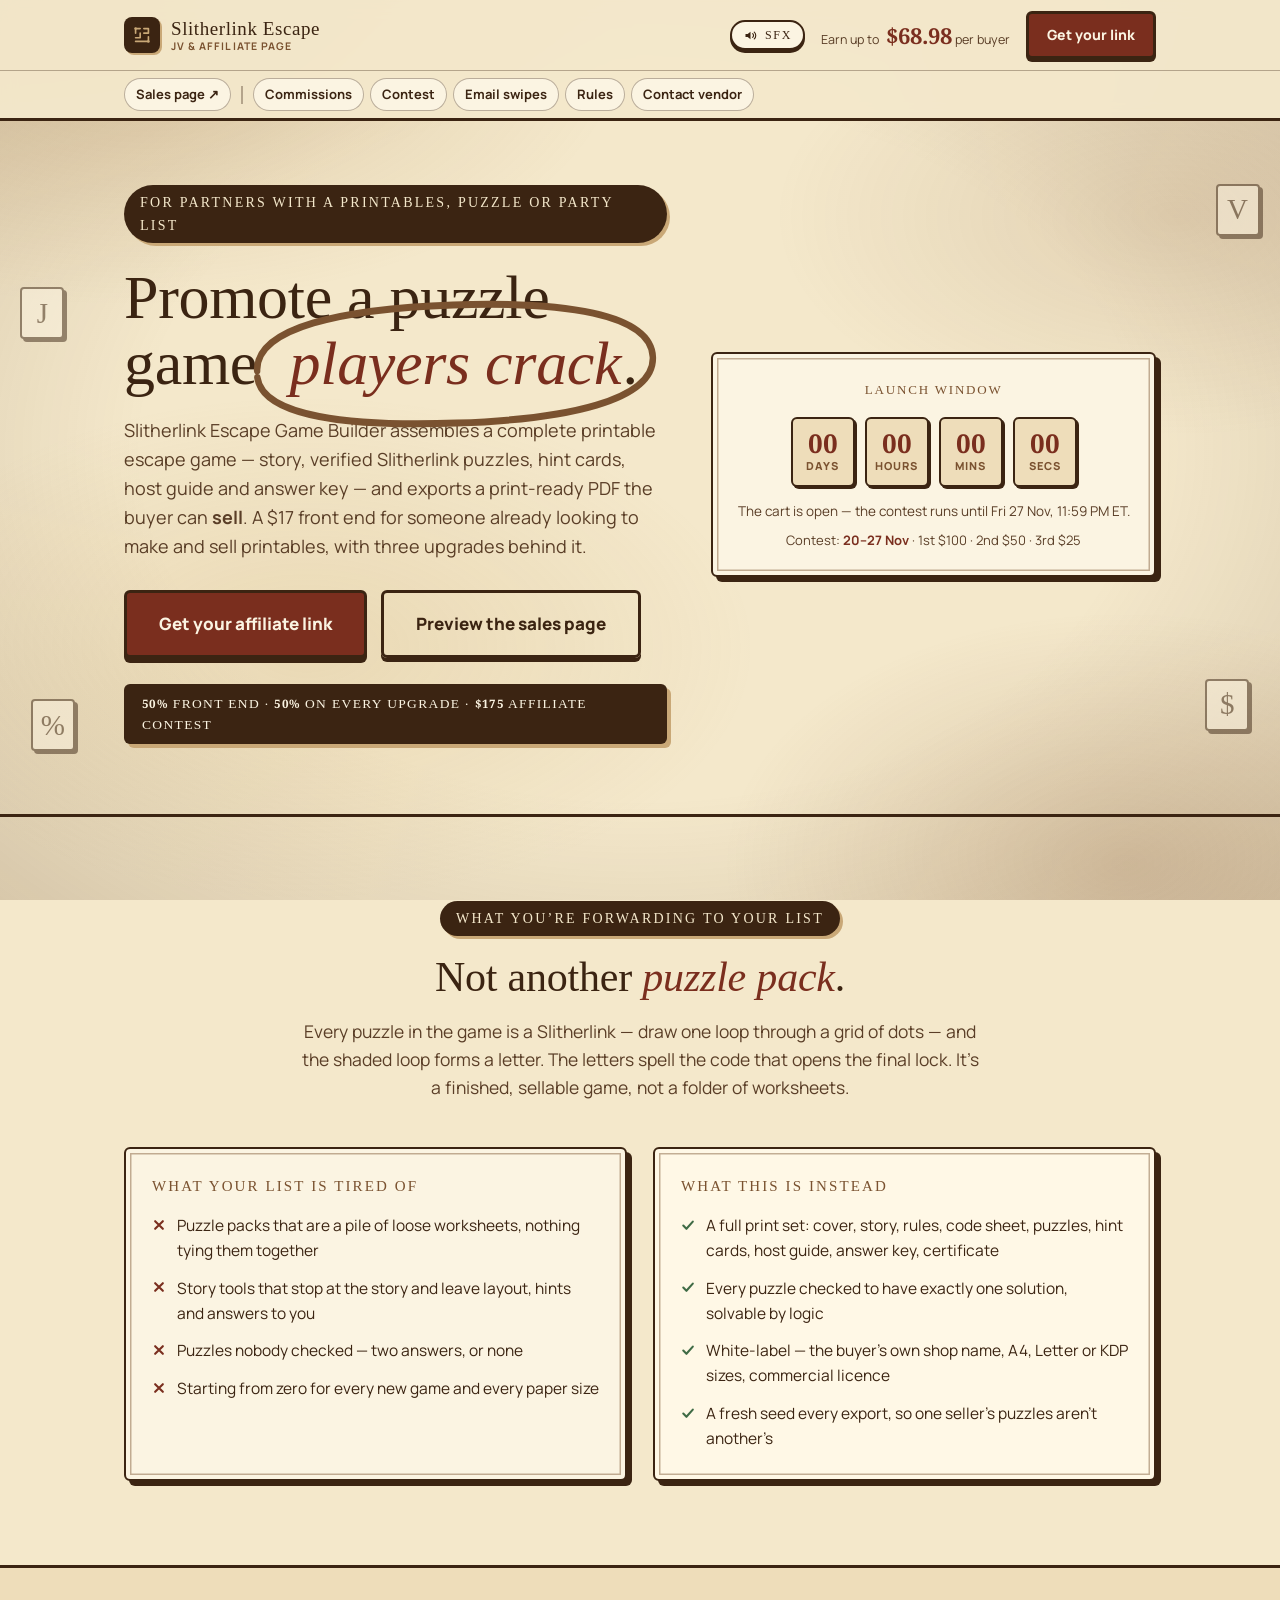
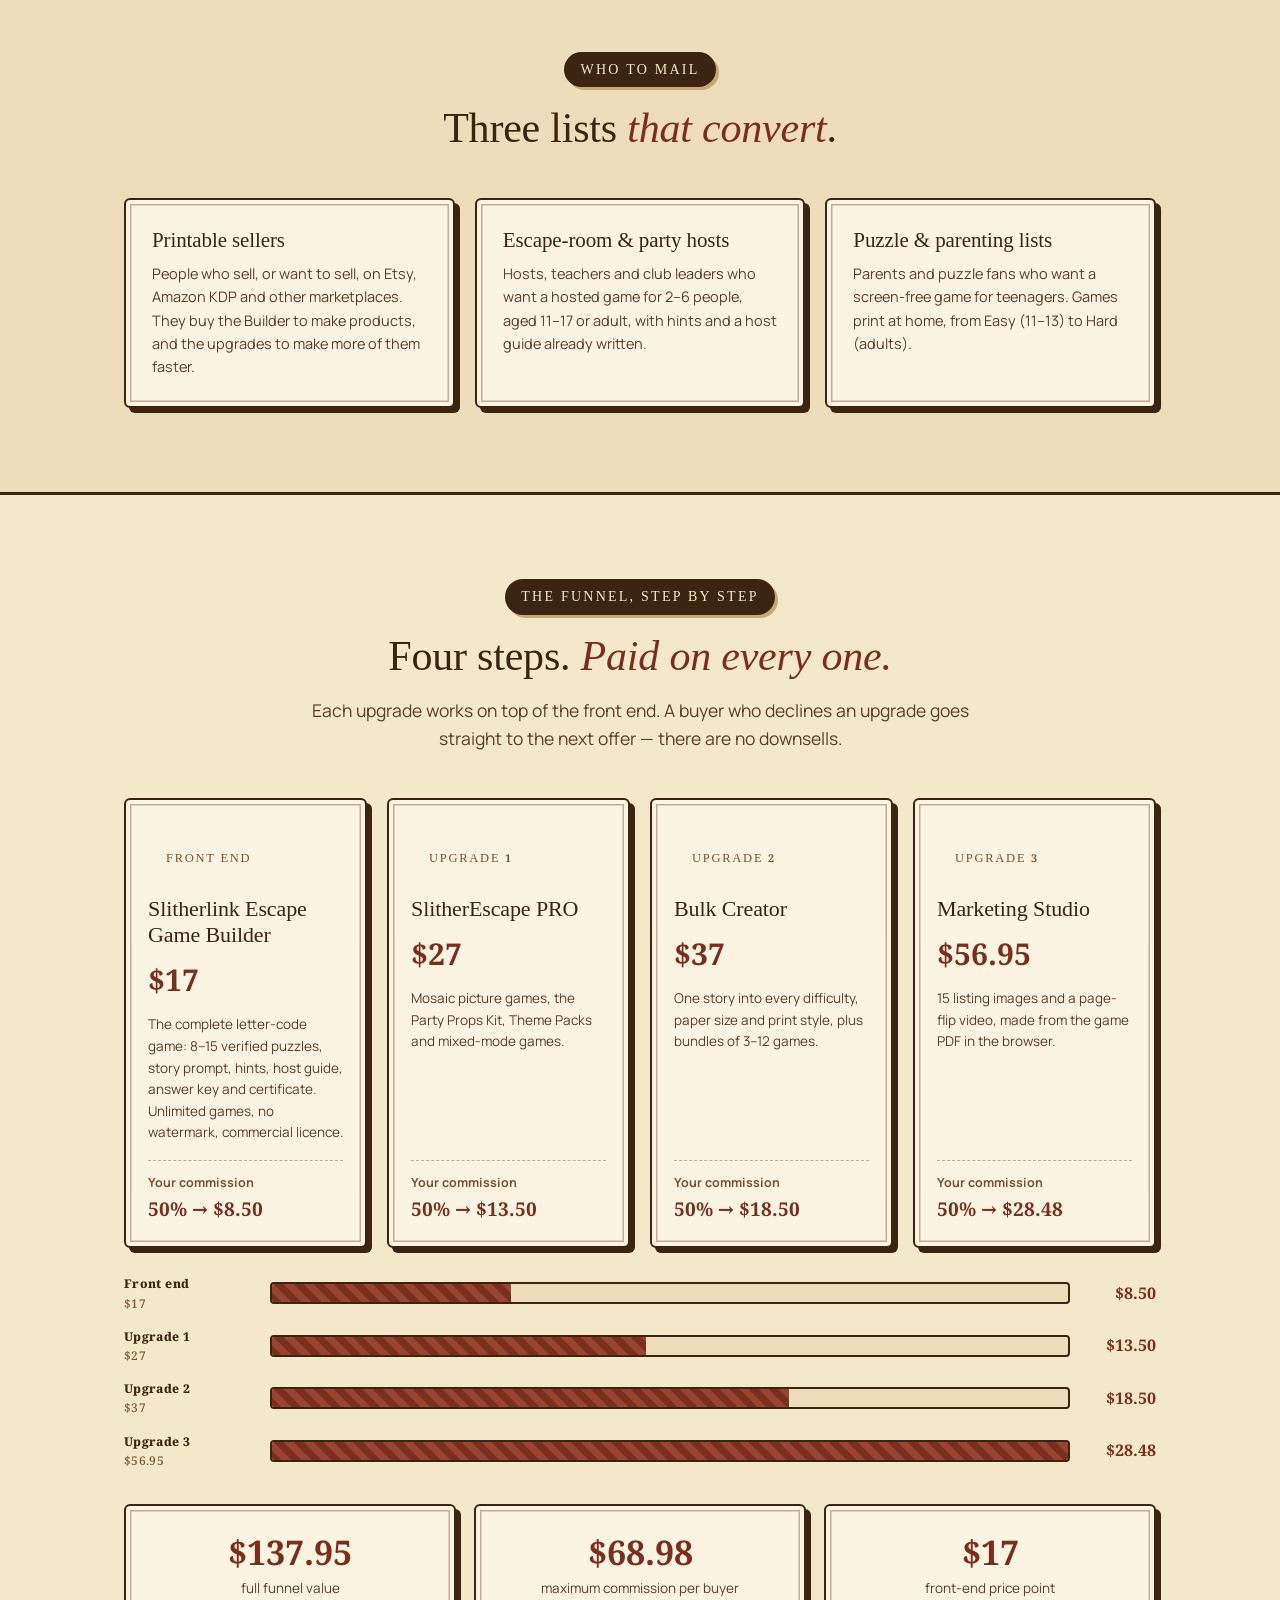
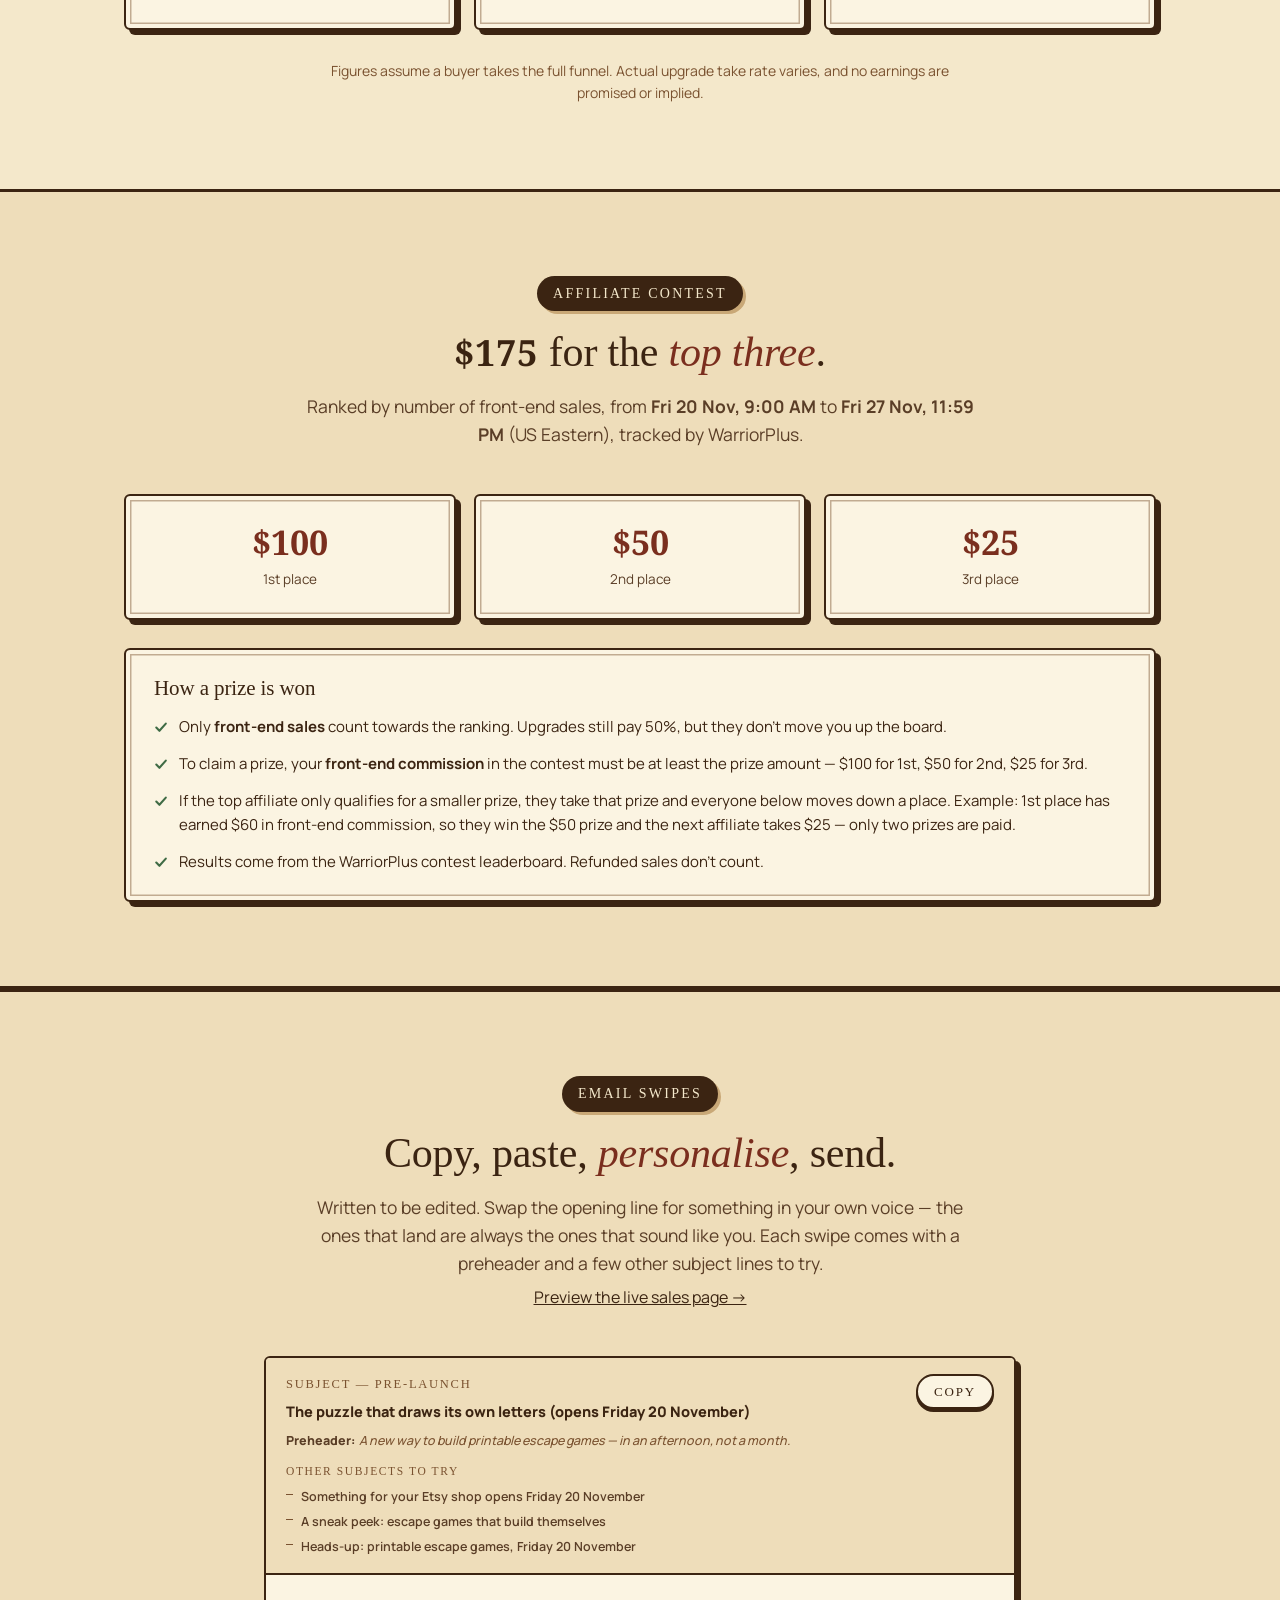
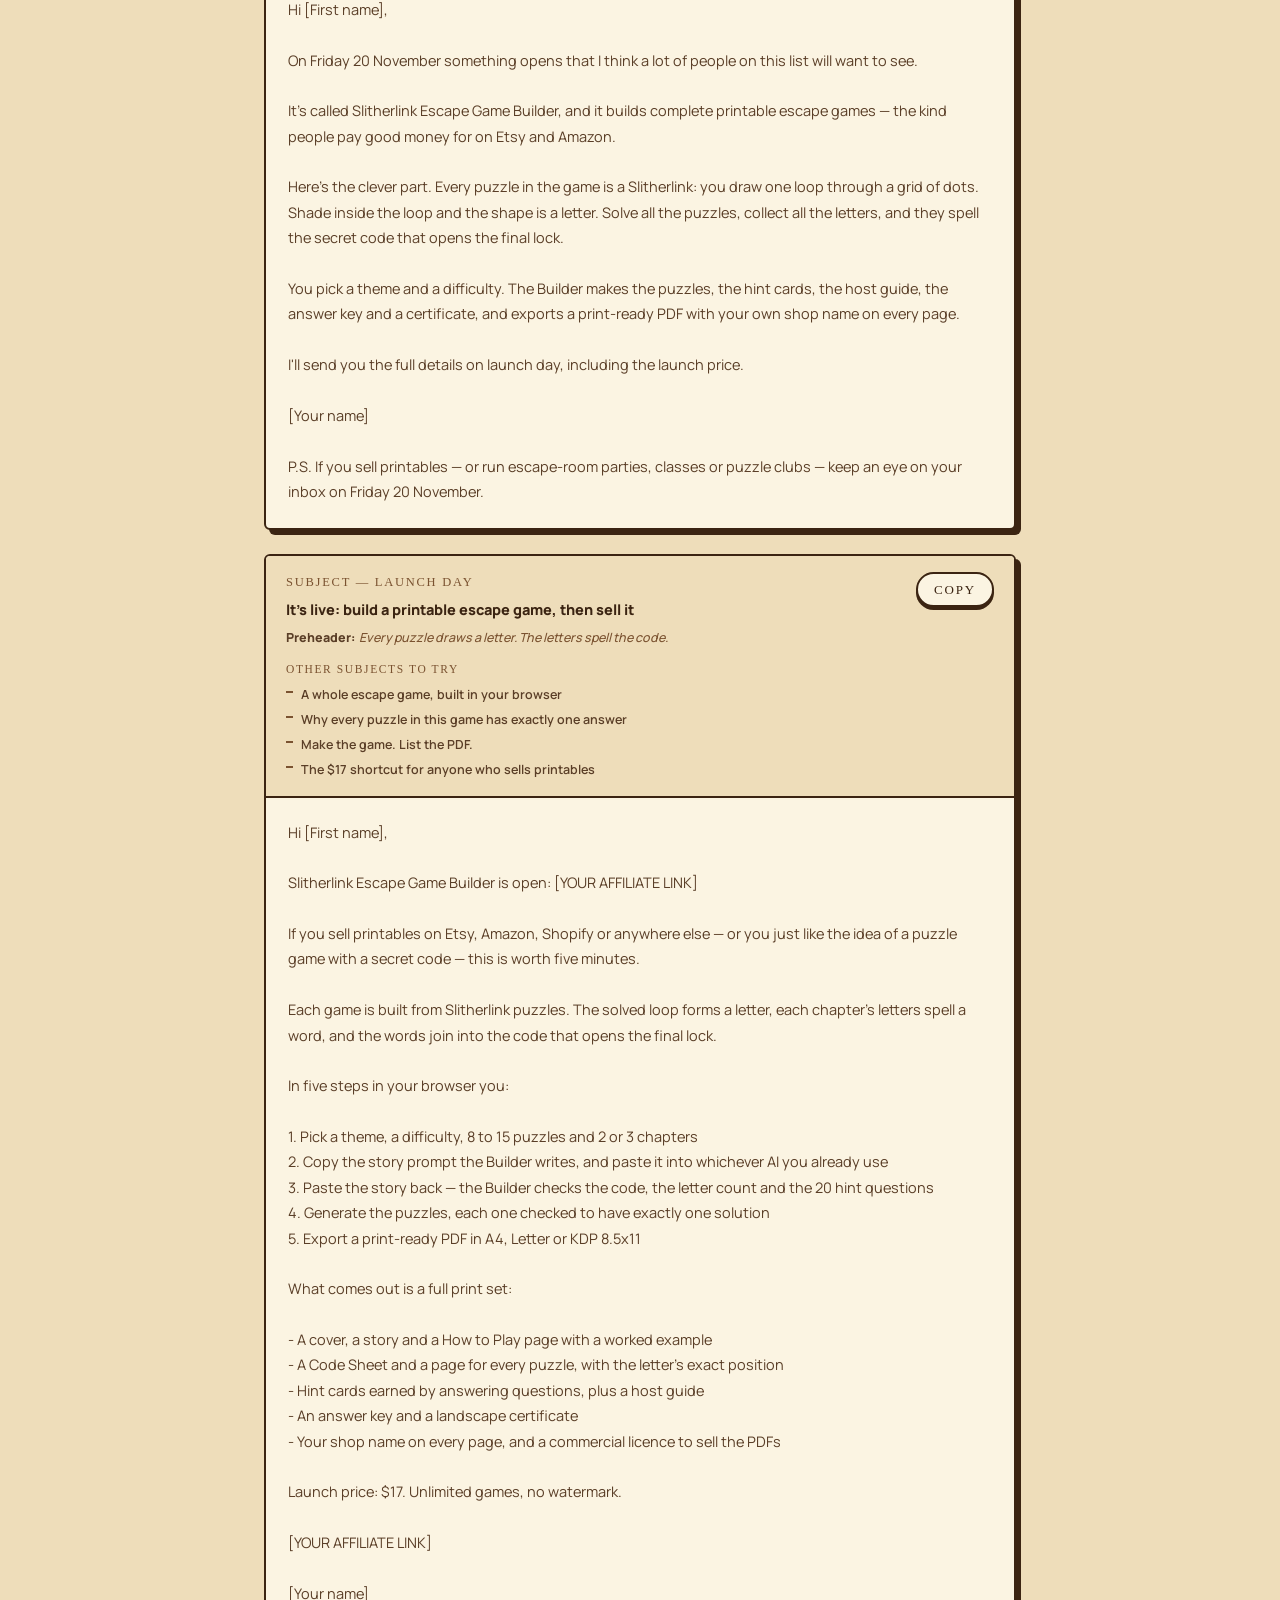
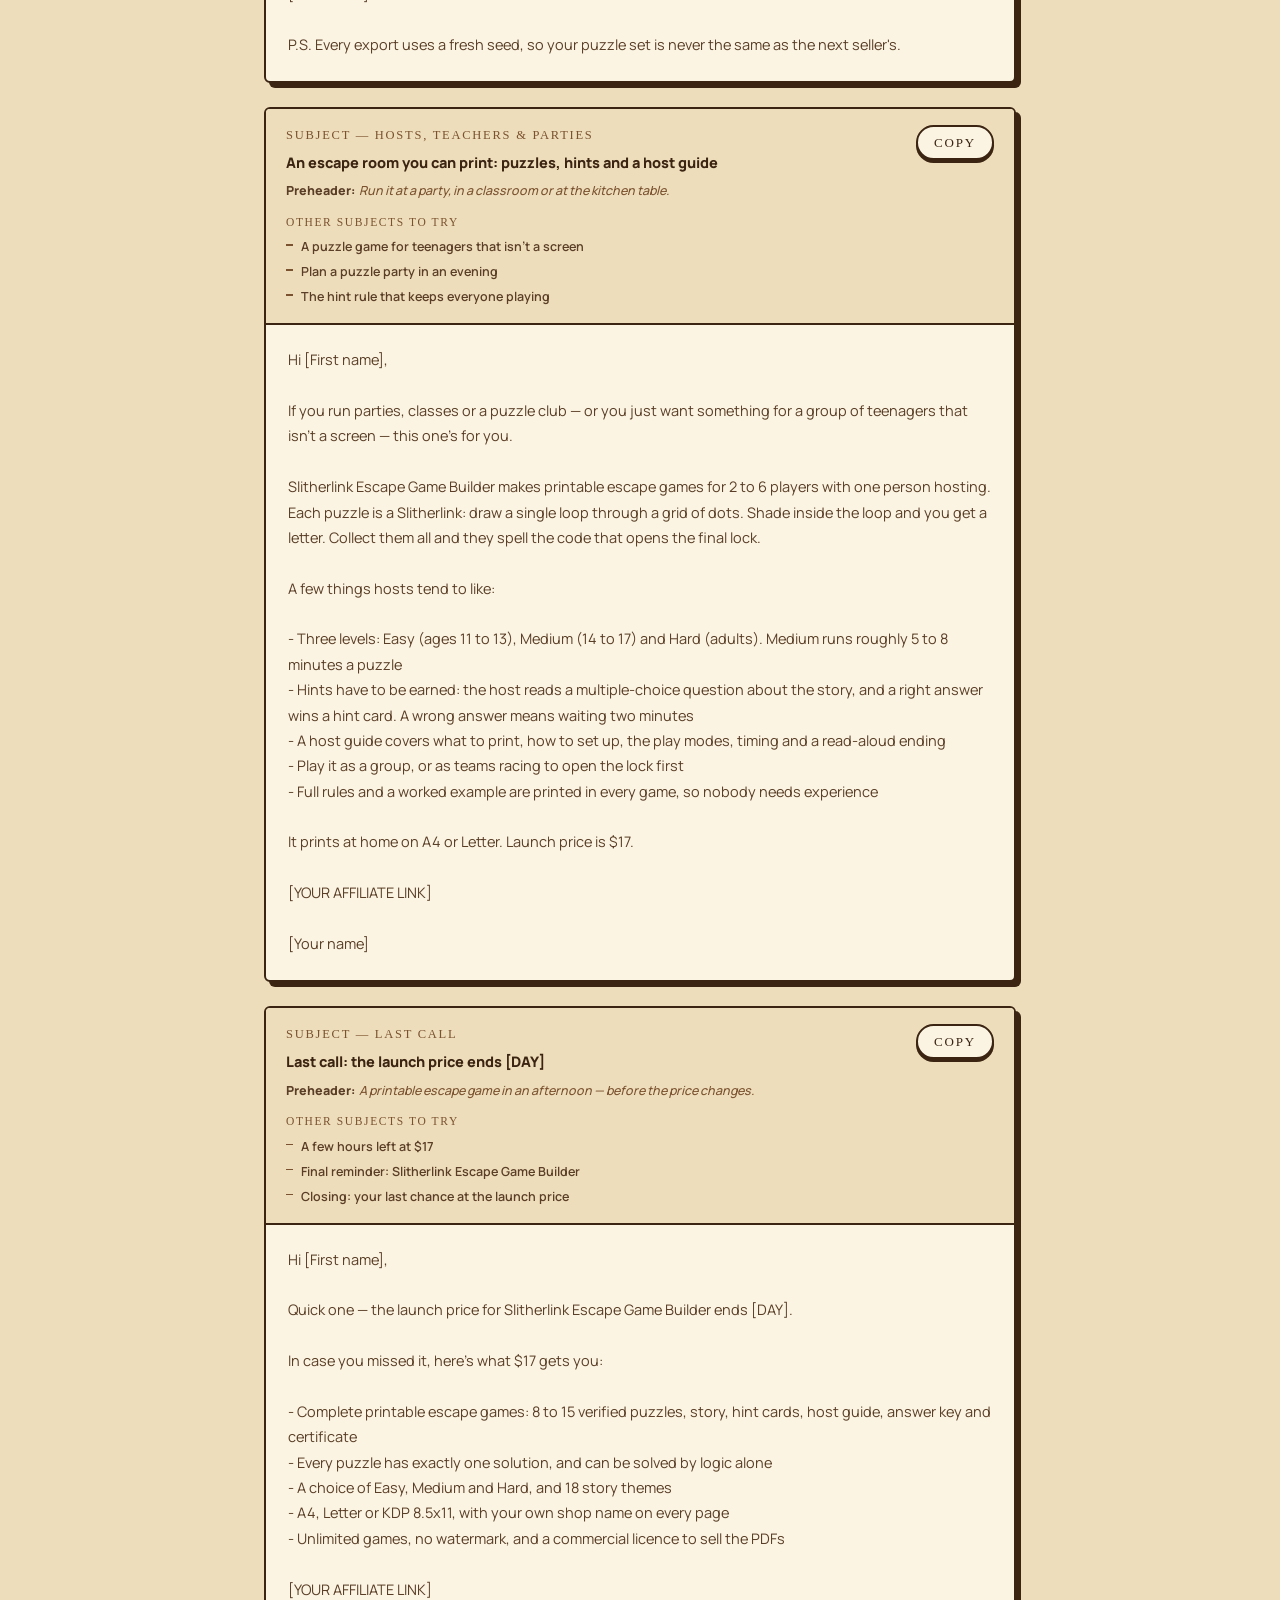
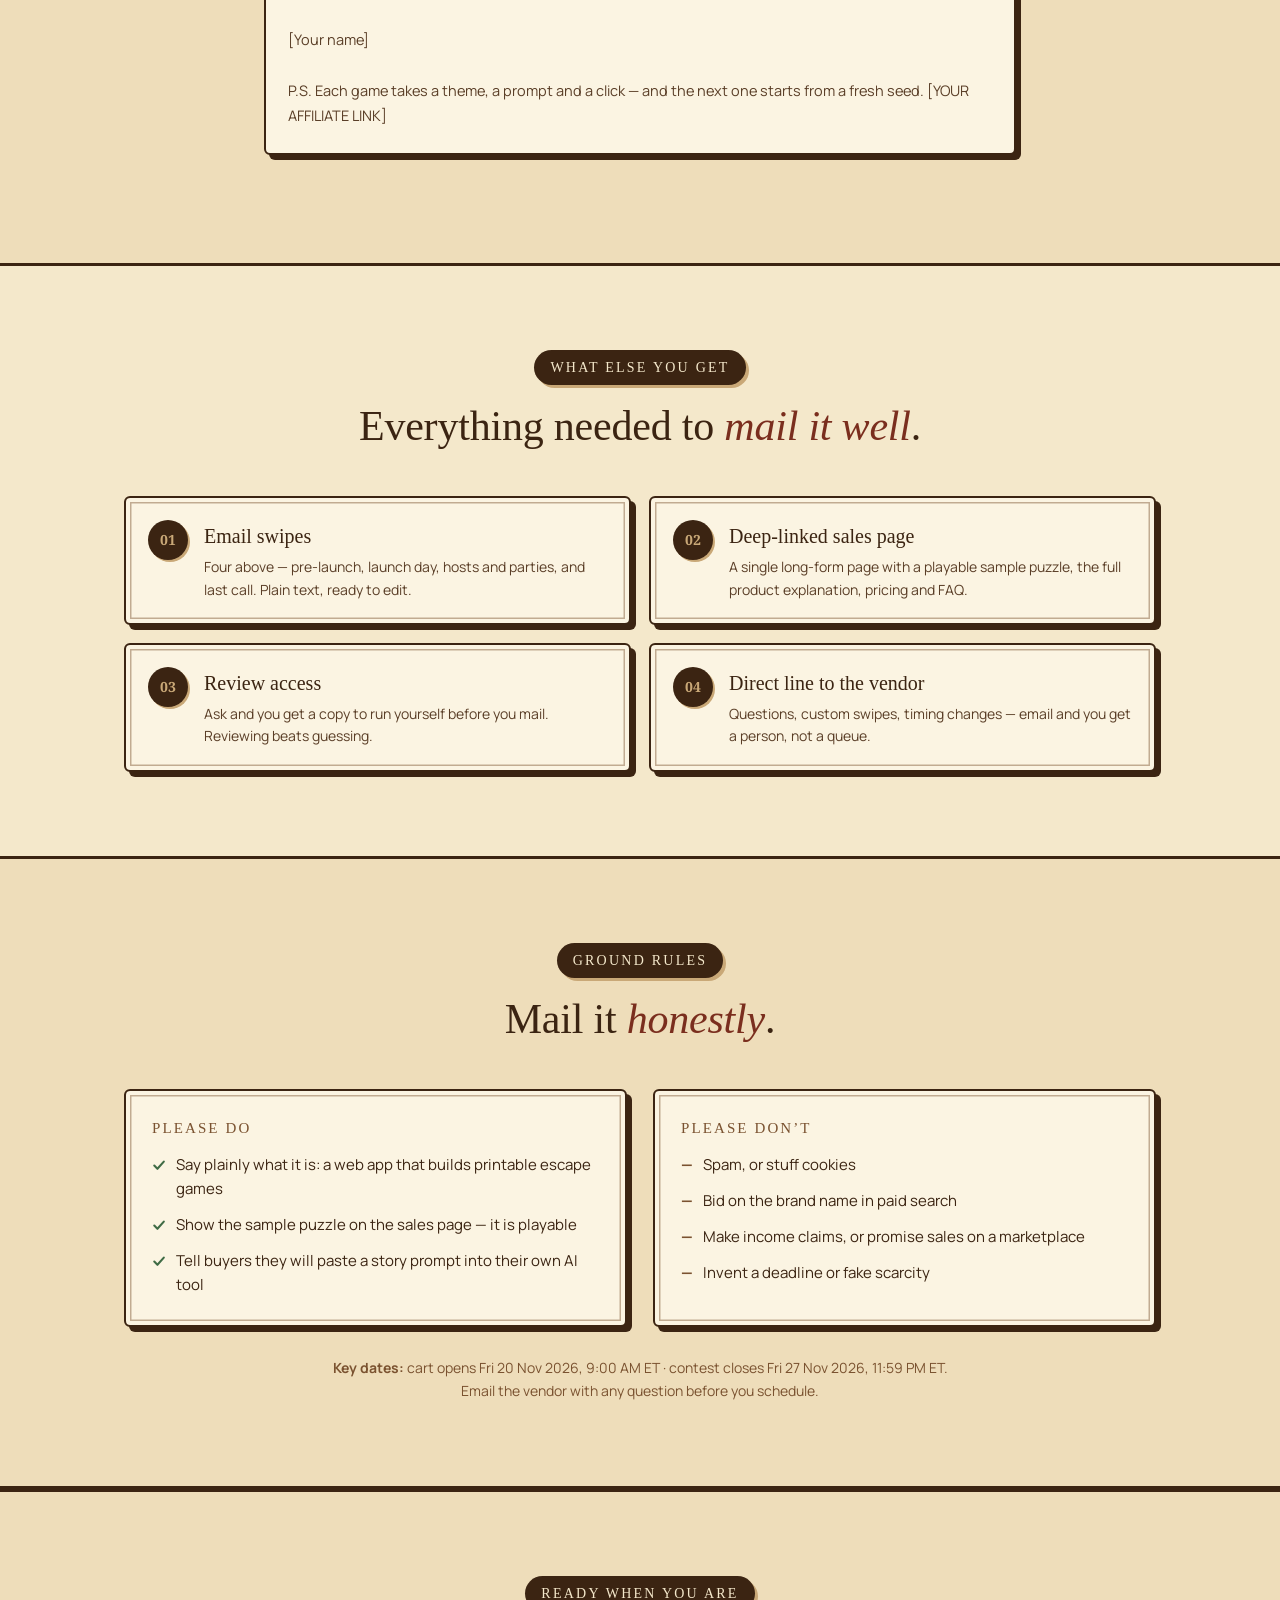
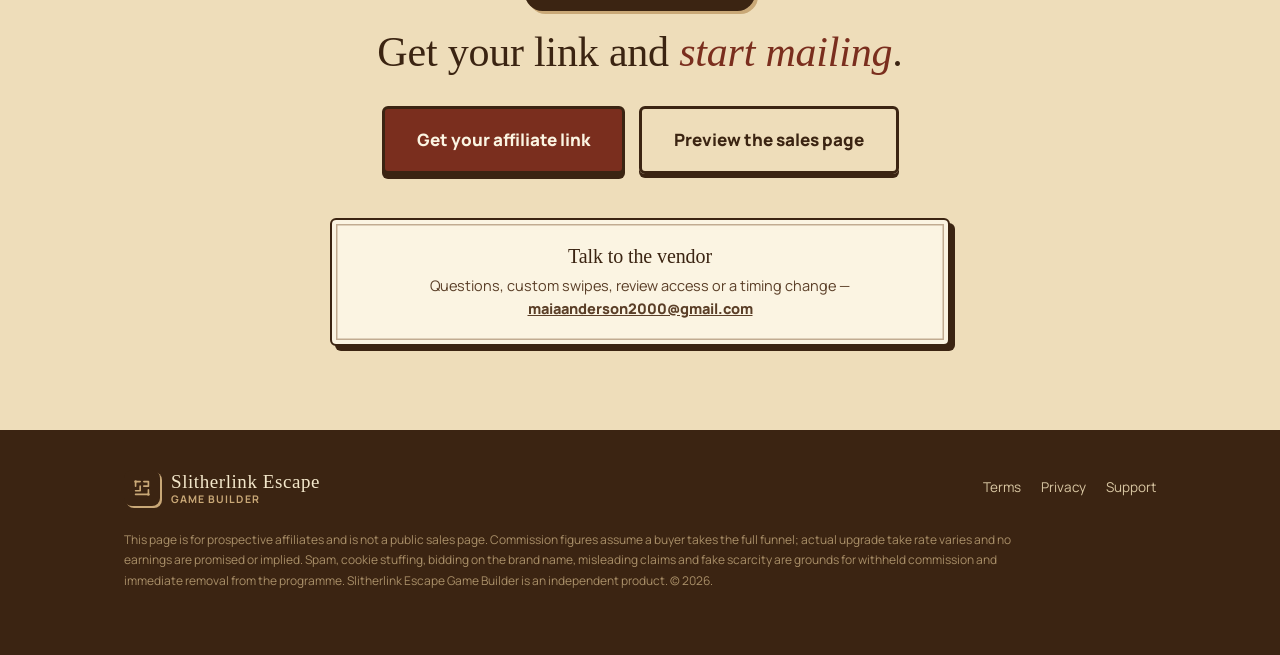
==== commit 440377a4: "Drop code-sheet riddles, seed Mosaic library, wire sales pages to WarriorPlus App: - Remove the chap" ====
--- a/sale-page/jv-slitherlink.html
+++ b/sale-page/jv-slitherlink.html
@@ -624,6 +624,16 @@
 @media (max-width:960px){ .jv-grid{grid-template-columns:1fr;} .funnel{grid-template-columns:repeat(2,1fr);} .aud,.totals{grid-template-columns:1fr;} }
 @media (max-width:720px){ .assets{grid-template-columns:1fr;} .funnel{grid-template-columns:1fr;} .cbar{grid-template-columns:1fr 64px; row-gap:6px;} .cbar .nm{grid-column:1 / -1;} }
 
+  .launch .launch-dates{margin-top:8px; font-size:13px;}
+  .launch .launch-dates b{color:var(--red);}
+  .jv-dash{border-top:1.5px solid var(--line-strong);}
+  .jv-dash-inner{max-width:1080px; margin:0 auto; padding:7px 24px; display:flex; align-items:center; gap:6px; overflow-x:auto; scrollbar-width:none; -webkit-overflow-scrolling:touch;}
+  .jv-dash-inner::-webkit-scrollbar{display:none;}
+  .jv-dash a{flex:none; font-size:13px; font-weight:700; color:var(--ink); text-decoration:none; padding:5px 11px; border:1.5px solid var(--line-strong); border-radius:999px; background:var(--card); white-space:nowrap; transition:background .2s, color .2s, border-color .2s;}
+  .jv-dash a:hover, .jv-dash a:focus-visible{background:var(--ink); color:var(--card); border-color:var(--ink);}
+  .jv-dash .sep{flex:none; width:1.5px; height:18px; background:var(--line-strong); margin:0 4px;}
+  section[id], header[id]{scroll-margin-top:132px;}
+  @media (max-width:720px){ .jv-dash-inner{padding:7px 16px;} .jv-dash a{font-size:12.5px; padding:5px 10px;} }
 </style>
 </head>
 
@@ -638,10 +648,21 @@
       <span class="brand-text"><span class="b1">Slitherlink Escape</span><span class="b2">JV &amp; Affiliate Page</span></span>
     </a>
     <div class="topbar-cta">
-      <div class="price-chip">Front end <b>$17</b></div>
-      <a class="btn btn-sm" href="REPLACE_WITH_YOUR_AFFILIATE_SIGNUP_URL">Get your link</a>
+      <div class="price-chip">Earn up to <b>$68.98</b> per buyer</div>
+      <a class="btn btn-sm" href="https://warriorplus.com/as/o/lzgr7c">Get your link</a>
     </div>
   </div>
+  <nav class="jv-dash" aria-label="Affiliate quick links">
+    <div class="jv-dash-inner">
+      <a href="https://slitherescape.promaia.store/sale-page/sale-page-slitherlink.html" target="_blank" rel="noopener">Sales page &#8599;</a>
+      <span class="sep" aria-hidden="true"></span>
+      <a href="#funnel">Commissions</a>
+      <a href="#contest">Contest</a>
+      <a href="#swipes">Email swipes</a>
+      <a href="#rules">Rules</a>
+      <a href="mailto:maiaanderson2000@gmail.com">Contact vendor</a>
+    </div>
+  </nav>
 </div>
 
 
@@ -653,10 +674,10 @@
       <h1>Promote a puzzle game <span class="circle-hl"><em>players crack</em><svg viewBox="0 0 220 60" preserveAspectRatio="none" aria-hidden="true"><path d="M12,30 C12,10 56,3 110,3 C164,3 208,10 208,30 C208,50 164,57 110,57 C57,57 14,51 12,33"/></svg></span>.</h1>
       <p class="hero-sub">Slitherlink Escape Game Builder assembles a complete printable escape game &mdash; story, verified Slitherlink puzzles, hint cards, host guide and answer key &mdash; and exports a print-ready PDF the buyer can <b>sell</b>. A $17 front end for someone already looking to make and sell printables, with three upgrades behind it.</p>
       <div class="jv-cta">
-        <a class="btn" href="REPLACE_WITH_YOUR_AFFILIATE_SIGNUP_URL">Get your affiliate link</a>
-        <a class="btn btn-ghost" href="REPLACE_WITH_SALES_PAGE_URL" target="_blank" rel="noopener">Preview the sales page</a>
+        <a class="btn" href="https://warriorplus.com/as/o/lzgr7c">Get your affiliate link</a>
+        <a class="btn btn-ghost" href="https://slitherescape.promaia.store/sale-page/sale-page-slitherlink.html" target="_blank" rel="noopener">Preview the sales page</a>
       </div>
-      <div class="jv-strip">50% front end &middot; 50% on every upgrade &middot; up to $74 per buyer</div>
+      <div class="jv-strip">50% front end &middot; 50% on every upgrade &middot; $175 affiliate contest</div>
     </div>
 
     <div class="card launch" id="launch">
@@ -724,23 +745,51 @@
     <div class="funnel">
       <div class="card fn"><div class="step">Front end</div><h3>Slitherlink Escape Game Builder</h3><div class="px">$17</div><p>The complete letter-code game: 8&ndash;15 verified puzzles, story prompt, hints, host guide, answer key and certificate. Unlimited games, no watermark, commercial licence.</p><div class="earn">Your commission<b>50% &rarr; $8.50</b></div></div>
       <div class="card fn"><div class="step">Upgrade 1</div><h3>SlitherEscape PRO</h3><div class="px">$27</div><p>Mosaic picture games, the Party Props Kit, Theme Packs and mixed-mode games.</p><div class="earn">Your commission<b>50% &rarr; $13.50</b></div></div>
-      <div class="card fn"><div class="step">Upgrade 2</div><h3>Bulk Creator</h3><div class="px">$47</div><p>One story into every difficulty, paper size and print style, plus bundles of 3&ndash;12 games.</p><div class="earn">Your commission<b>50% &rarr; $23.50</b></div></div>
-      <div class="card fn"><div class="step">Upgrade 3</div><h3>Marketing Studio</h3><div class="px">$57</div><p>15 listing images and a page-flip video, made from the game PDF in the browser.</p><div class="earn">Your commission<b>50% &rarr; $28.50</b></div></div>
+      <div class="card fn"><div class="step">Upgrade 2</div><h3>Bulk Creator</h3><div class="px">$37</div><p>One story into every difficulty, paper size and print style, plus bundles of 3&ndash;12 games.</p><div class="earn">Your commission<b>50% &rarr; $18.50</b></div></div>
+      <div class="card fn"><div class="step">Upgrade 3</div><h3>Marketing Studio</h3><div class="px">$56.95</div><p>15 listing images and a page-flip video, made from the game PDF in the browser.</p><div class="earn">Your commission<b>50% &rarr; $28.48</b></div></div>
     </div>
 
     <div class="cbars" id="cbars" aria-label="Commission per step">
       <div class="cbar"><div class="nm">Front end<small>$17</small></div><div class="trk"><i style="--w:30%"></i></div><div class="amt">$8.50</div></div>
       <div class="cbar"><div class="nm">Upgrade 1<small>$27</small></div><div class="trk"><i style="--w:47%"></i></div><div class="amt">$13.50</div></div>
-      <div class="cbar"><div class="nm">Upgrade 2<small>$47</small></div><div class="trk"><i style="--w:82%"></i></div><div class="amt">$23.50</div></div>
-      <div class="cbar"><div class="nm">Upgrade 3<small>$57</small></div><div class="trk"><i style="--w:100%"></i></div><div class="amt">$28.50</div></div>
+      <div class="cbar"><div class="nm">Upgrade 2<small>$37</small></div><div class="trk"><i style="--w:65%"></i></div><div class="amt">$18.50</div></div>
+      <div class="cbar"><div class="nm">Upgrade 3<small>$56.95</small></div><div class="trk"><i style="--w:100%"></i></div><div class="amt">$28.48</div></div>
     </div>
 
     <div class="totals" data-stagger>
-      <div class="card" style="text-align:center;"><div class="oto-num" style="padding:0"><b data-prefix="$" data-count="148">$148</b><span>full funnel value</span></div></div>
-      <div class="card" style="text-align:center;"><div class="oto-num" style="padding:0"><b data-prefix="$" data-count="74">$74</b><span>maximum commission per buyer</span></div></div>
+      <div class="card" style="text-align:center;"><div class="oto-num" style="padding:0"><b data-prefix="$" data-count="137.95">$137.95</b><span>full funnel value</span></div></div>
+      <div class="card" style="text-align:center;"><div class="oto-num" style="padding:0"><b data-prefix="$" data-count="68.98">$68.98</b><span>maximum commission per buyer</span></div></div>
       <div class="card" style="text-align:center;"><div class="oto-num" style="padding:0"><b data-prefix="$" data-count="17">$17</b><span>front-end price point</span></div></div>
     </div>
     <p class="notice">Figures assume a buyer takes the full funnel. Actual upgrade take rate varies, and no earnings are promised or implied.</p>
+  </div>
+</section>
+
+
+<!-- ============ CONTEST ============ -->
+<section class="twist reveal" id="contest">
+  <div class="wrap">
+    <div class="section-head center">
+      <span class="eyebrow">Affiliate contest</span>
+      <h2>$175 for the <em>top three</em>.</h2>
+      <p class="lead">Ranked by number of front-end sales, from <b>Fri 20 Nov, 9:00 AM</b> to <b>Fri 27 Nov, 11:59 PM</b> (US Eastern), tracked by WarriorPlus.</p>
+    </div>
+
+    <div class="totals" data-stagger>
+      <div class="card" style="text-align:center;"><div class="oto-num" style="padding:0"><b data-prefix="$" data-count="100">$100</b><span>1st place</span></div></div>
+      <div class="card" style="text-align:center;"><div class="oto-num" style="padding:0"><b data-prefix="$" data-count="50">$50</b><span>2nd place</span></div></div>
+      <div class="card" style="text-align:center;"><div class="oto-num" style="padding:0"><b data-prefix="$" data-count="25">$25</b><span>3rd place</span></div></div>
+    </div>
+
+    <div class="card" style="margin-top:28px; padding:26px 28px;">
+      <h3 style="margin-bottom:14px;">How a prize is won</h3>
+      <ul class="tick">
+        <li><span>Only <b>front-end sales</b> count towards the ranking. Upgrades still pay 50%, but they don&rsquo;t move you up the board.</span></li>
+        <li><span>To claim a prize, your <b>front-end commission</b> in the contest must be at least the prize amount &mdash; $100 for 1st, $50 for 2nd, $25 for 3rd.</span></li>
+        <li><span>If the top affiliate only qualifies for a smaller prize, they take that prize and everyone below moves down a place. Example: 1st place has earned $60 in front-end commission, so they win the $50 prize and the next affiliate takes $25 &mdash; only two prizes are paid.</span></li>
+        <li><span>Results come from the WarriorPlus contest leaderboard. Refunded sales don&rsquo;t count.</span></li>
+      </ul>
+    </div>
   </div>
 </section>
 
@@ -751,17 +800,17 @@
       <span class="eyebrow">Email swipes</span>
       <h2>Copy, paste, <em>personalise</em>, send.</h2>
       <p class="lead">Written to be edited. Swap the opening line for something in your own voice &mdash; the ones that land are always the ones that sound like you. Each swipe comes with a preheader and a few other subject lines to try.</p>
-      <p style="margin-top:8px;"><a href="REPLACE_WITH_SALES_PAGE_URL" target="_blank" rel="noopener">Preview the live sales page &rarr;</a></p>
+      <p style="margin-top:8px;"><a href="https://slitherescape.promaia.store/sale-page/sale-page-slitherlink.html" target="_blank" rel="noopener">Preview the live sales page &rarr;</a></p>
     </div>
 
     <div class="swipe">
       <div class="swipe__head">
-        <div class="swipe__subj"><span>SUBJECT &mdash; PRE-LAUNCH</span>The puzzle that draws its own letters (opens [LAUNCH DAY])<div class="swipe__pre"><b>Preheader:</b>A new way to build printable escape games &mdash; in an afternoon, not a month.</div><div class="swipe__alts"><span>OTHER SUBJECTS TO TRY</span><ul><li>Something for your Etsy shop opens [LAUNCH DAY]</li><li>A sneak peek: escape games that build themselves</li><li>Heads-up: printable escape games, [LAUNCH DATE]</li></ul></div></div>
+        <div class="swipe__subj"><span>SUBJECT &mdash; PRE-LAUNCH</span>The puzzle that draws its own letters (opens Friday 20 November)<div class="swipe__pre"><b>Preheader:</b>A new way to build printable escape games &mdash; in an afternoon, not a month.</div><div class="swipe__alts"><span>OTHER SUBJECTS TO TRY</span><ul><li>Something for your Etsy shop opens Friday 20 November</li><li>A sneak peek: escape games that build themselves</li><li>Heads-up: printable escape games, Friday 20 November</li></ul></div></div>
         <button class="swipe__copy" type="button" data-swipe="1">COPY</button>
       </div>
       <div class="swipe__body" id="swipe1">Hi [First name],
 
-On [LAUNCH DATE] something opens that I think a lot of people on this list will want to see.
+On Friday 20 November something opens that I think a lot of people on this list will want to see.
 
 It's called Slitherlink Escape Game Builder, and it builds complete printable escape games &mdash; the kind people pay good money for on Etsy and Amazon.
 
@@ -773,7 +822,7 @@
 
 [Your name]
 
-P.S. If you sell printables &mdash; or run escape-room parties, classes or puzzle clubs &mdash; keep an eye on your inbox on [LAUNCH DATE].</div>
+P.S. If you sell printables &mdash; or run escape-room parties, classes or puzzle clubs &mdash; keep an eye on your inbox on Friday 20 November.</div>
     </div>
 
     <div class="swipe">
@@ -899,7 +948,7 @@
         <li>Invent a deadline or fake scarcity</li>
       </ul></div>
     </div>
-    <p class="notice"><b>Before you schedule:</b> confirm the commission split and the launch dates with the vendor. The figures on this page are the intended terms, not a contract.</p>
+    <p class="notice"><b>Key dates:</b> cart opens Fri 20 Nov 2026, 9:00 AM ET &middot; contest closes Fri 27 Nov 2026, 11:59 PM ET. Email the vendor with any question before you schedule.</p>
   </div>
 </section>
 
@@ -908,12 +957,12 @@
     <span class="eyebrow">Ready when you are</span>
     <h2>Get your link and <em>start mailing</em>.</h2>
     <div class="jv-cta" style="justify-content:center;">
-      <a class="btn" href="REPLACE_WITH_YOUR_AFFILIATE_SIGNUP_URL">Get your affiliate link</a>
-      <a class="btn btn-ghost" href="REPLACE_WITH_SALES_PAGE_URL" target="_blank" rel="noopener">Preview the sales page</a>
+      <a class="btn" href="https://warriorplus.com/as/o/lzgr7c">Get your affiliate link</a>
+      <a class="btn btn-ghost" href="https://slitherescape.promaia.store/sale-page/sale-page-slitherlink.html" target="_blank" rel="noopener">Preview the sales page</a>
     </div>
     <div class="card contact">
       <h3>Talk to the vendor</h3>
-      <p>Questions, custom swipes, review access or a timing change &mdash; <a href="mailto:REPLACE_WITH_SUPPORT_EMAIL">REPLACE_WITH_SUPPORT_EMAIL</a></p>
+      <p>Questions, custom swipes, review access or a timing change &mdash; <a href="mailto:maiaanderson2000@gmail.com">maiaanderson2000@gmail.com</a></p>
     </div>
   </div>
 </section>
@@ -928,9 +977,9 @@
         <span class="brand-text"><span class="b1">Slitherlink Escape</span><span class="b2">Game Builder</span></span>
       </a>
       <div class="foot-links">
-        <a href="#">Terms</a>
-        <a href="#">Privacy</a>
-        <a href="mailto:REPLACE_WITH_SUPPORT_EMAIL">Support</a>
+        <a href="https://slitherescape.promaia.store/terms.php">Terms</a>
+        <a href="https://slitherescape.promaia.store/privacy.php">Privacy</a>
+        <a href="mailto:maiaanderson2000@gmail.com">Support</a>
       </div>
     </div>
     <div class="foot-legal">This page is for prospective affiliates and is not a public sales page. Commission figures assume a buyer takes the full funnel; actual upgrade take rate varies and no earnings are promised or implied. Spam, cookie stuffing, bidding on the brand name, misleading claims and fake scarcity are grounds for withheld commission and immediate removal from the programme. Slitherlink Escape Game Builder is an independent product. &copy; 2026.</div>
@@ -939,7 +988,7 @@
 </footer>
 
 
-<div class="sticky-cta"><a class="btn" href="REPLACE_WITH_YOUR_AFFILIATE_SIGNUP_URL">Get your affiliate link</a></div>
+<div class="sticky-cta"><a class="btn" href="https://warriorplus.com/as/o/lzgr7c">Get your affiliate link</a></div>
 
 <script>
 /* Shared motion + sound layer for the Slitherlink funnel pages. Pure progressive enhancement. */
@@ -1140,19 +1189,19 @@
   var $ = function(s, r){ return (r || document).querySelector(s); };
 
   /* ---------- launch countdown: set LAUNCH to go live, e.g. '2026-12-01T09:00:00-05:00' ---------- */
-  var LAUNCH = '';
+  var LAUNCH = '2026-11-20T09:00:00-05:00';
   var body = $('#launchBody');
   function pad(n){ return n < 10 ? '0' + n : '' + n; }
   if (!LAUNCH || isNaN(new Date(LAUNCH).getTime())) {
     body.innerHTML = '<div class="tbc">Launch date to be confirmed</div><p>Get your link now &mdash; the swipes below are ready to schedule as soon as the date is set.</p>';
   } else {
     var t = new Date(LAUNCH).getTime();
-    body.innerHTML = '<div class="timer"><div><b id="td">00</b><span>Days</span></div><div><b id="th">00</b><span>Hours</span></div><div><b id="tm">00</b><span>Mins</span></div><div><b id="ts">00</b><span>Secs</span></div></div><p id="tp">Cart opens in&hellip; Mail early &mdash; the first 48 hours carry the launch-price urgency.</p>';
+    body.innerHTML = '<div class="timer"><div><b id="td">00</b><span>Days</span></div><div><b id="th">00</b><span>Hours</span></div><div><b id="tm">00</b><span>Mins</span></div><div><b id="ts">00</b><span>Secs</span></div></div><p id="tp">Cart opens Fri 20 Nov, 9:00 AM ET</p><p class="launch-dates">Contest: <b>20&ndash;27 Nov</b> &middot; 1st $100 &middot; 2nd $50 &middot; 3rd $25</p>';
     (function tick(){
       var d = Math.max(0, t - Date.now()), s = Math.floor(d / 1000);
       $('#td').textContent = pad(Math.floor(s / 86400)); $('#th').textContent = pad(Math.floor(s % 86400 / 3600));
       $('#tm').textContent = pad(Math.floor(s % 3600 / 60)); $('#ts').textContent = pad(s % 60);
-      if (d === 0) $('#tp').textContent = 'The cart is open.'; else setTimeout(tick, 1000);
+      if (d === 0) $('#tp').textContent = 'The cart is open — the contest runs until Fri 27 Nov, 11:59 PM ET.'; else setTimeout(tick, 1000);
     })();
   }
 
@@ -1175,5 +1224,18 @@
   });
 })();
 </script>
+
+<script>
+/* Dashboard links: scroll to the section below the sticky topbar (works even where hash links are blocked) */
+document.querySelectorAll('.jv-dash a[href^="#"]').forEach(function(a){
+  a.addEventListener('click', function(e){
+    var el = document.querySelector(a.getAttribute('href'));
+    if (!el) return;
+    e.preventDefault();
+    el.scrollIntoView({behavior:'smooth', block:'start'});
+    try { history.replaceState(null, '', a.getAttribute('href')); } catch (err) {}
+  });
+});
+</script>
 </body>
 </html>
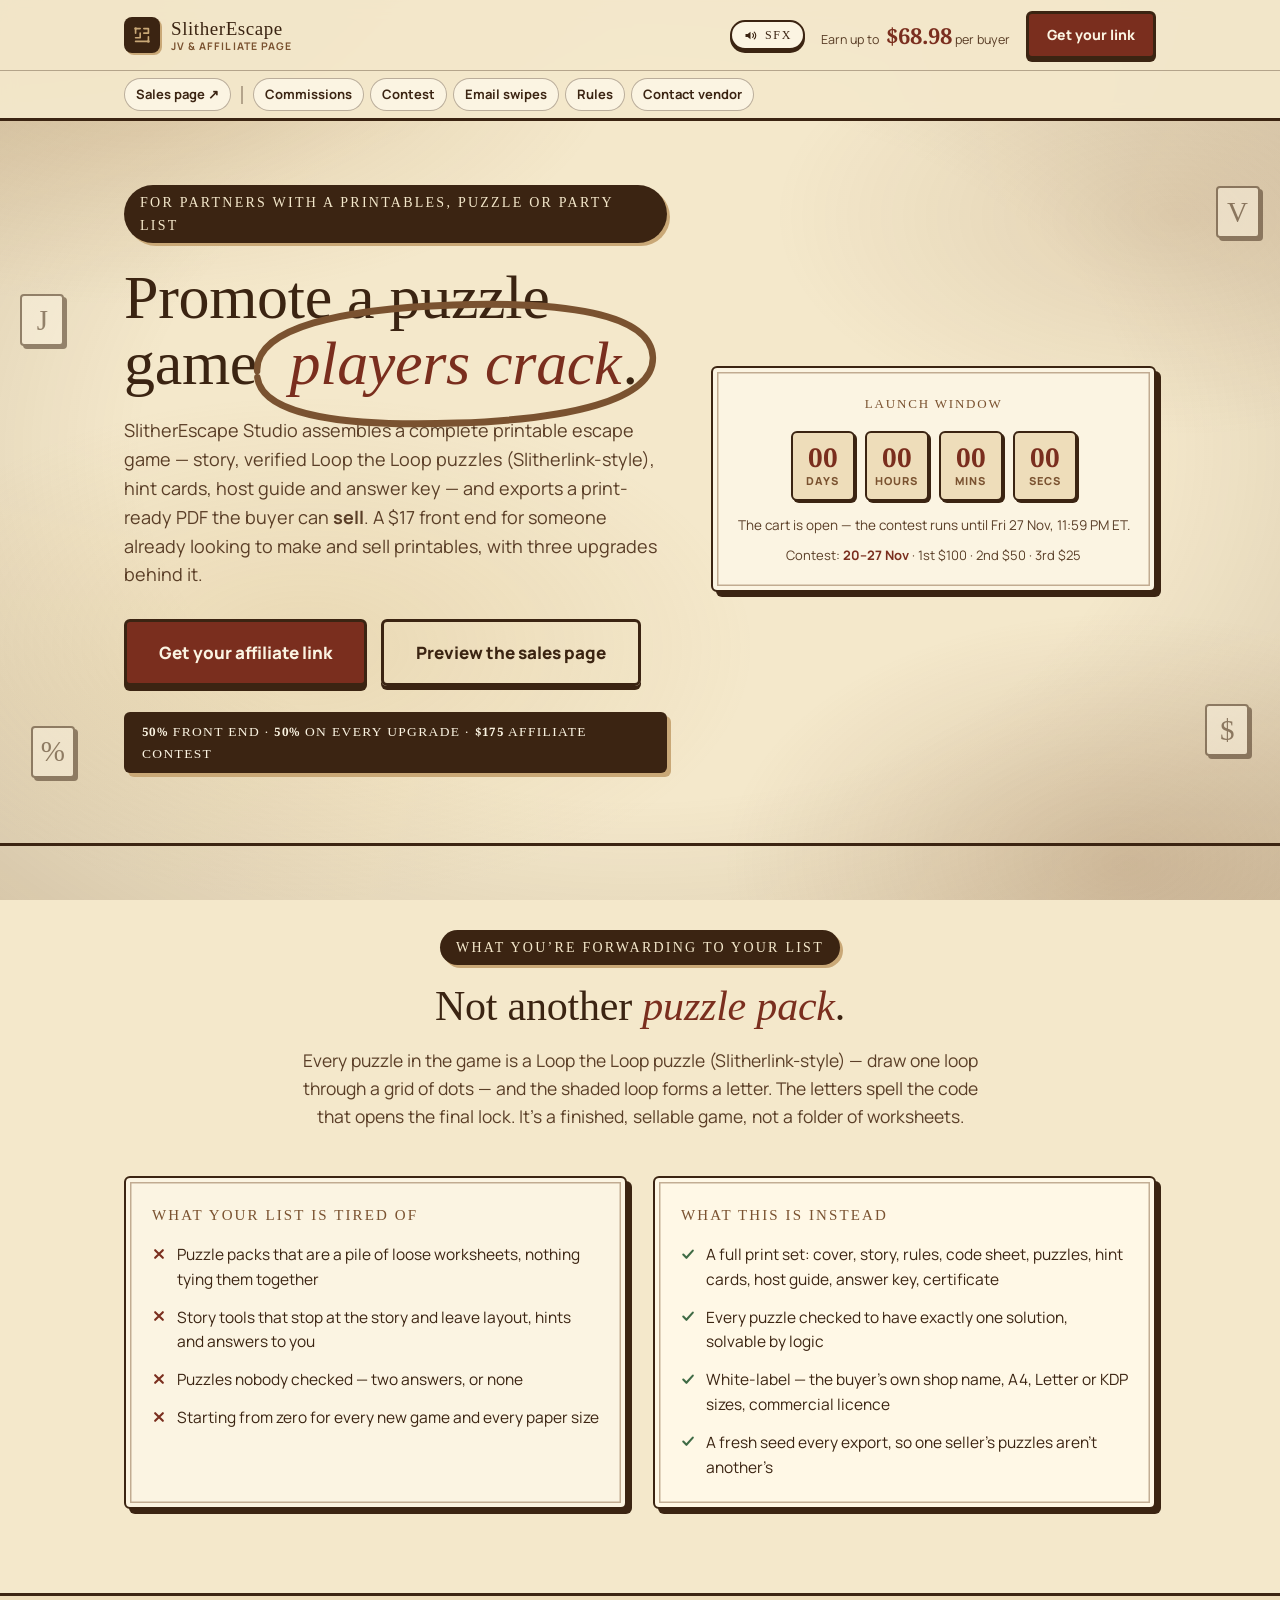
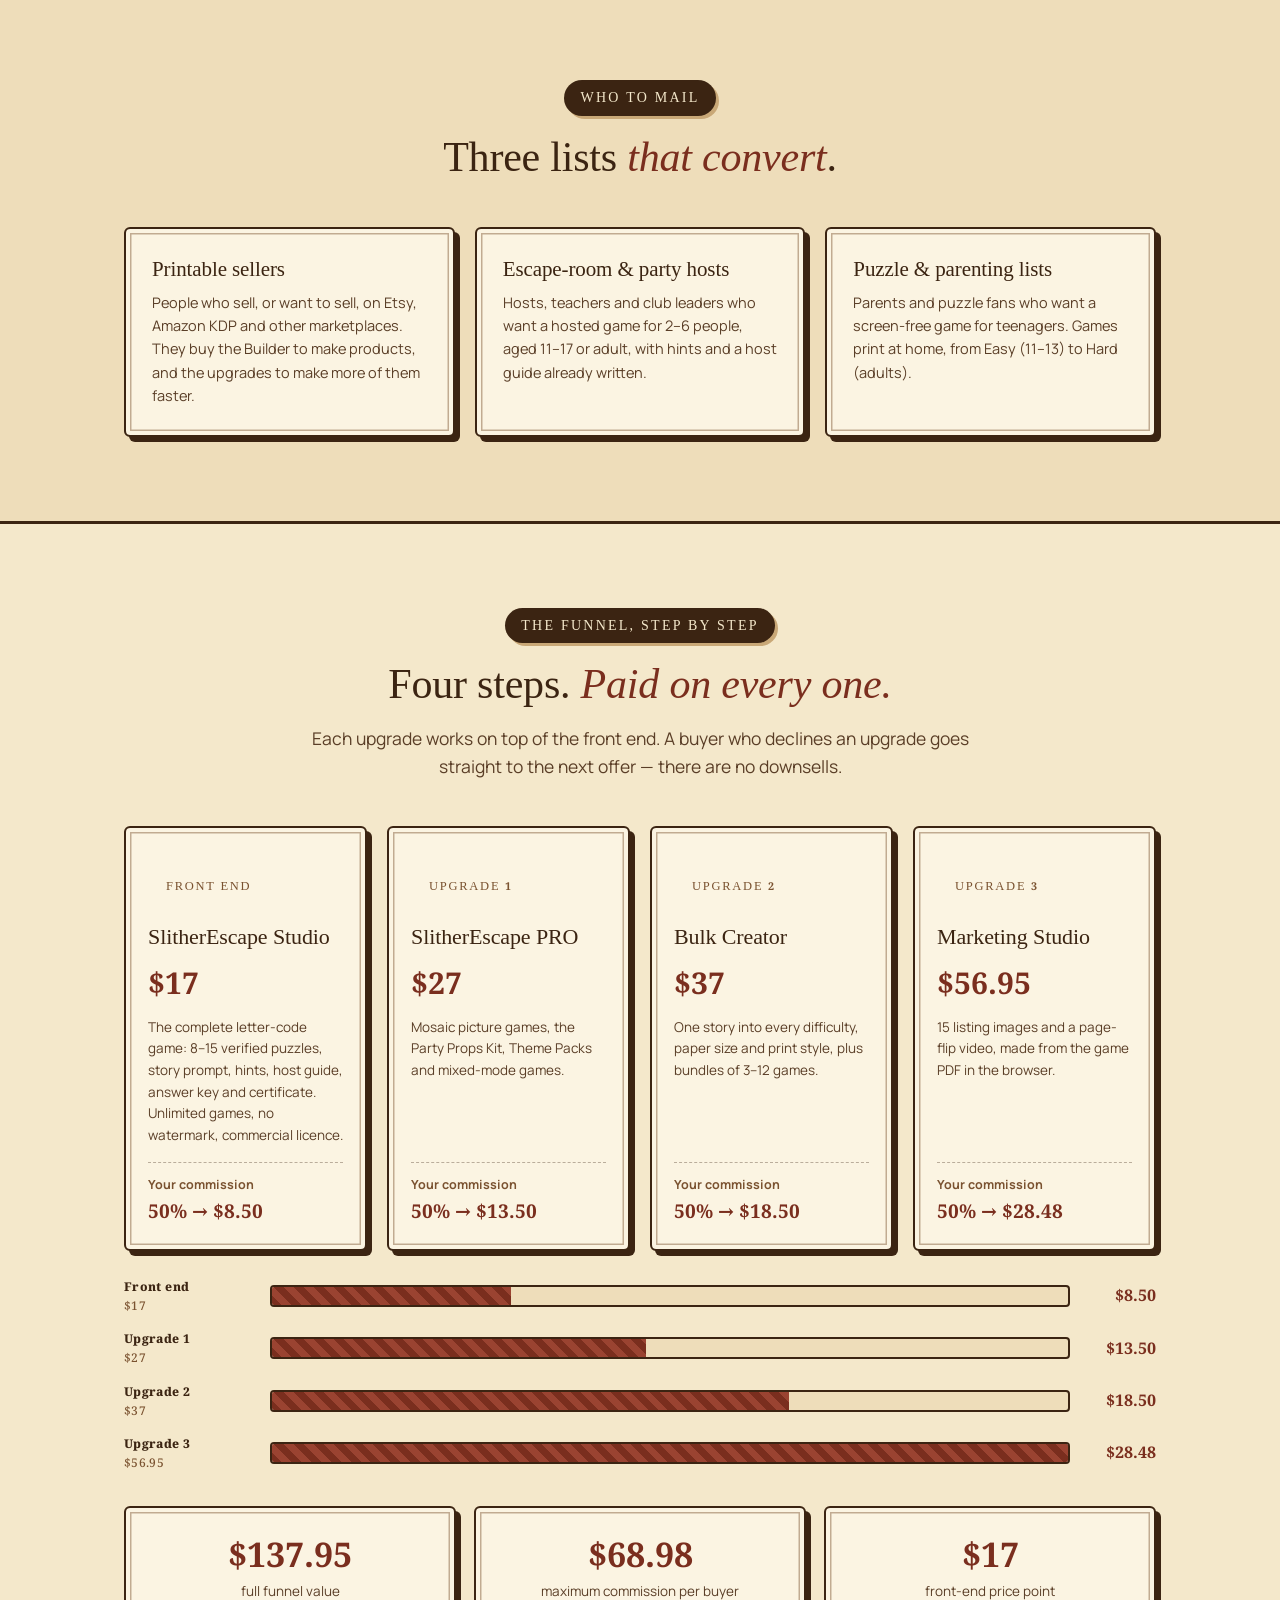
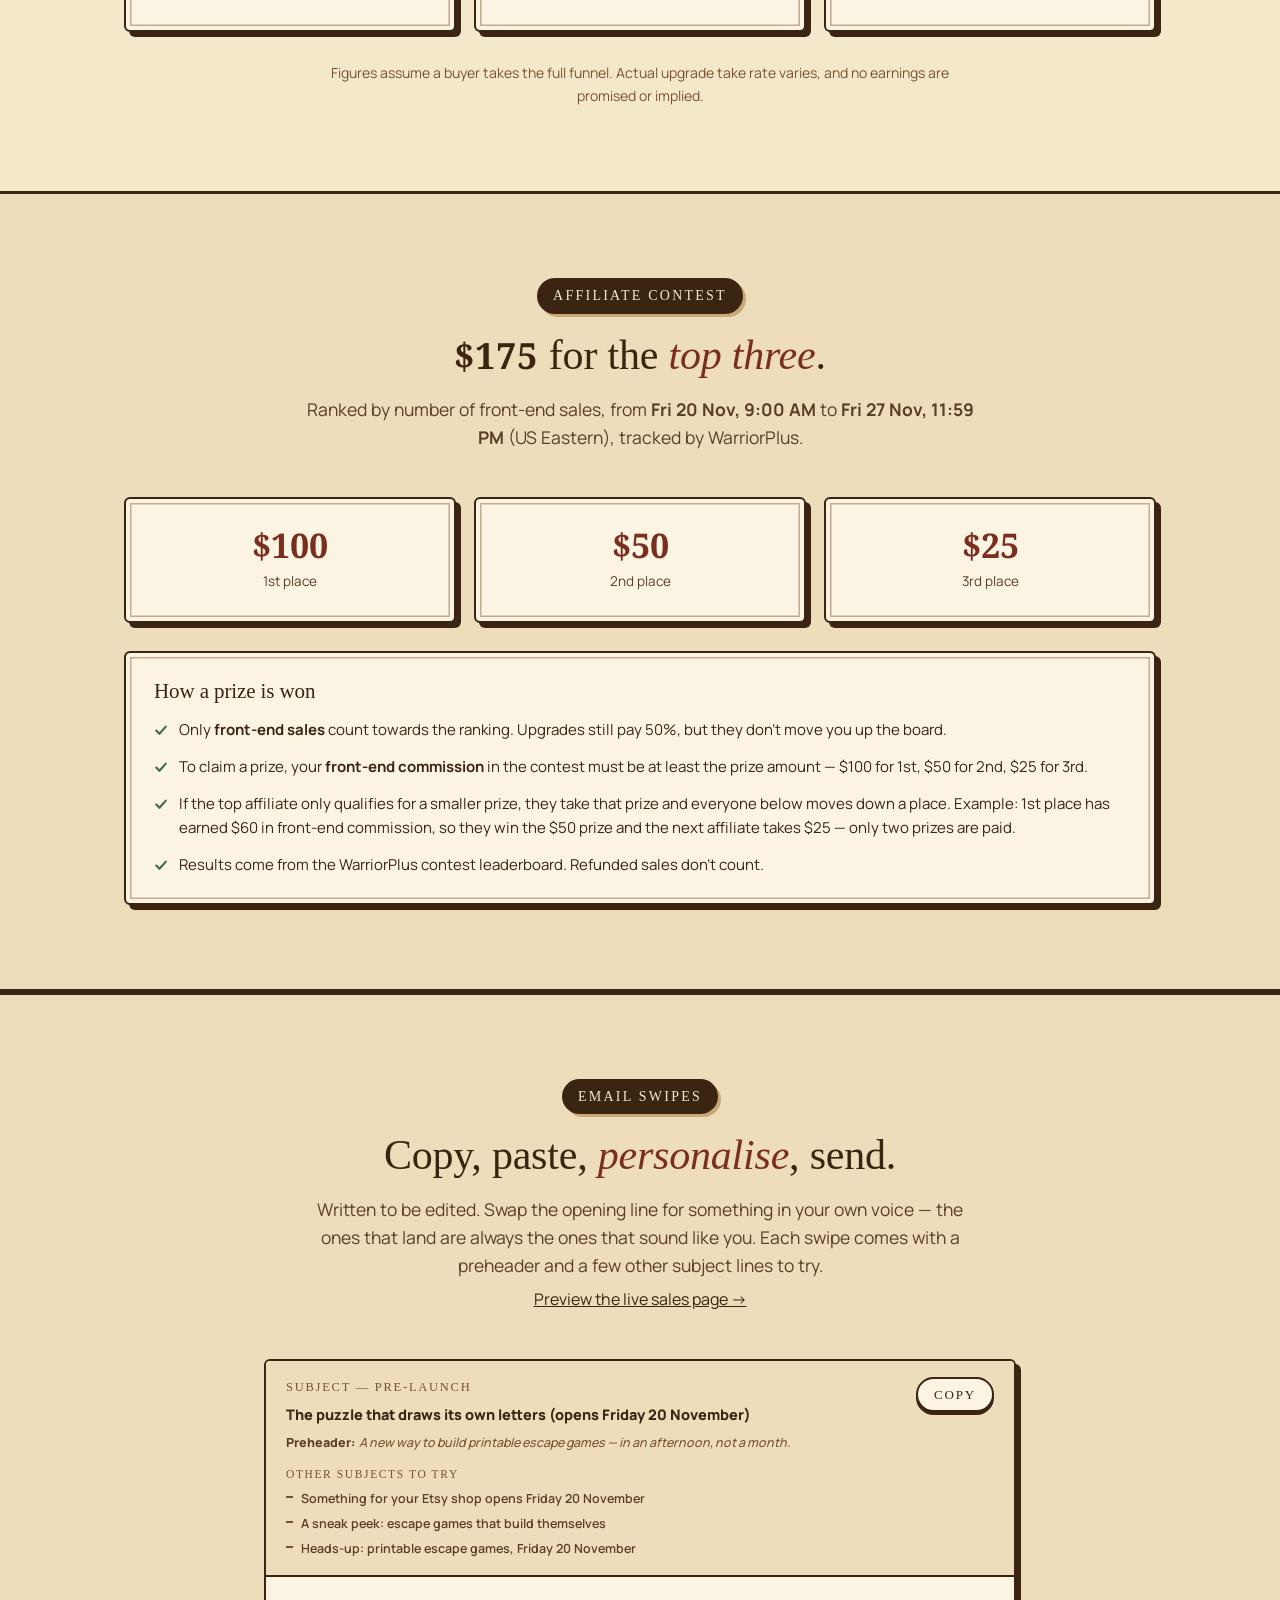
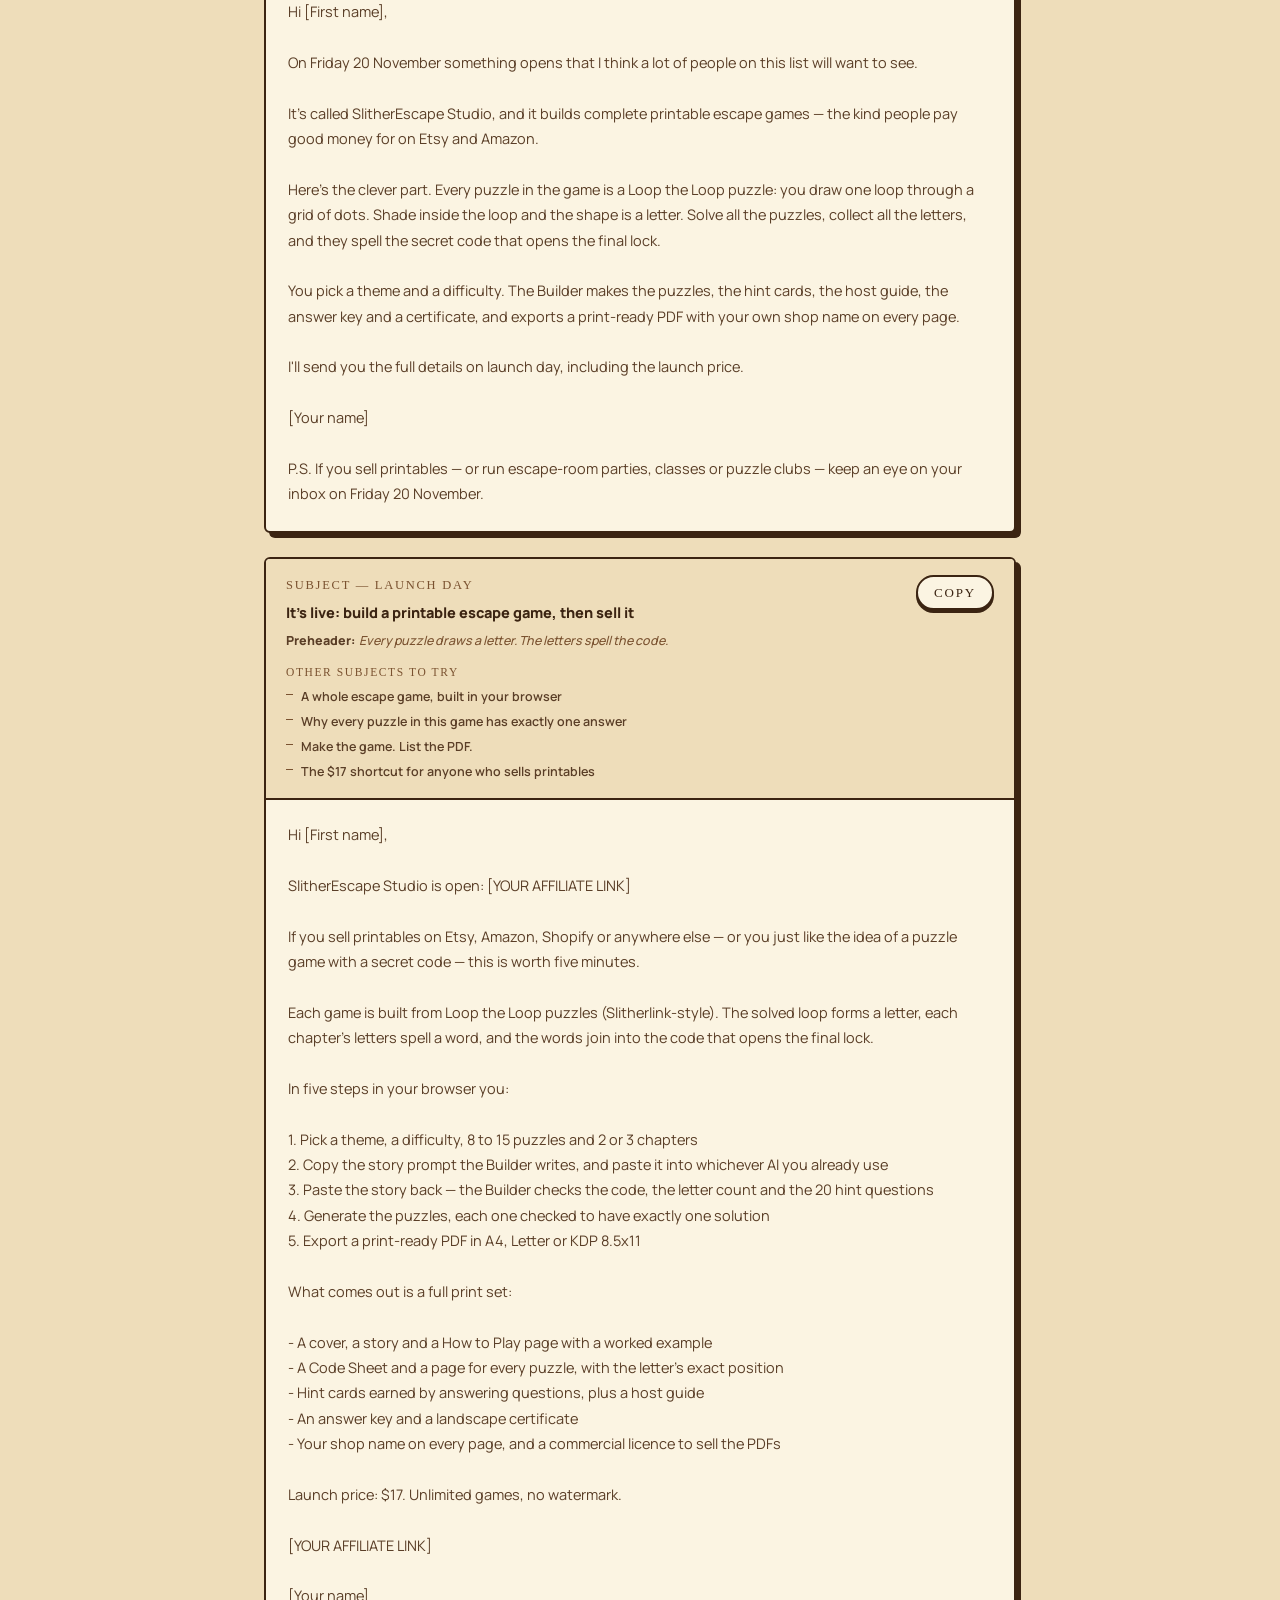
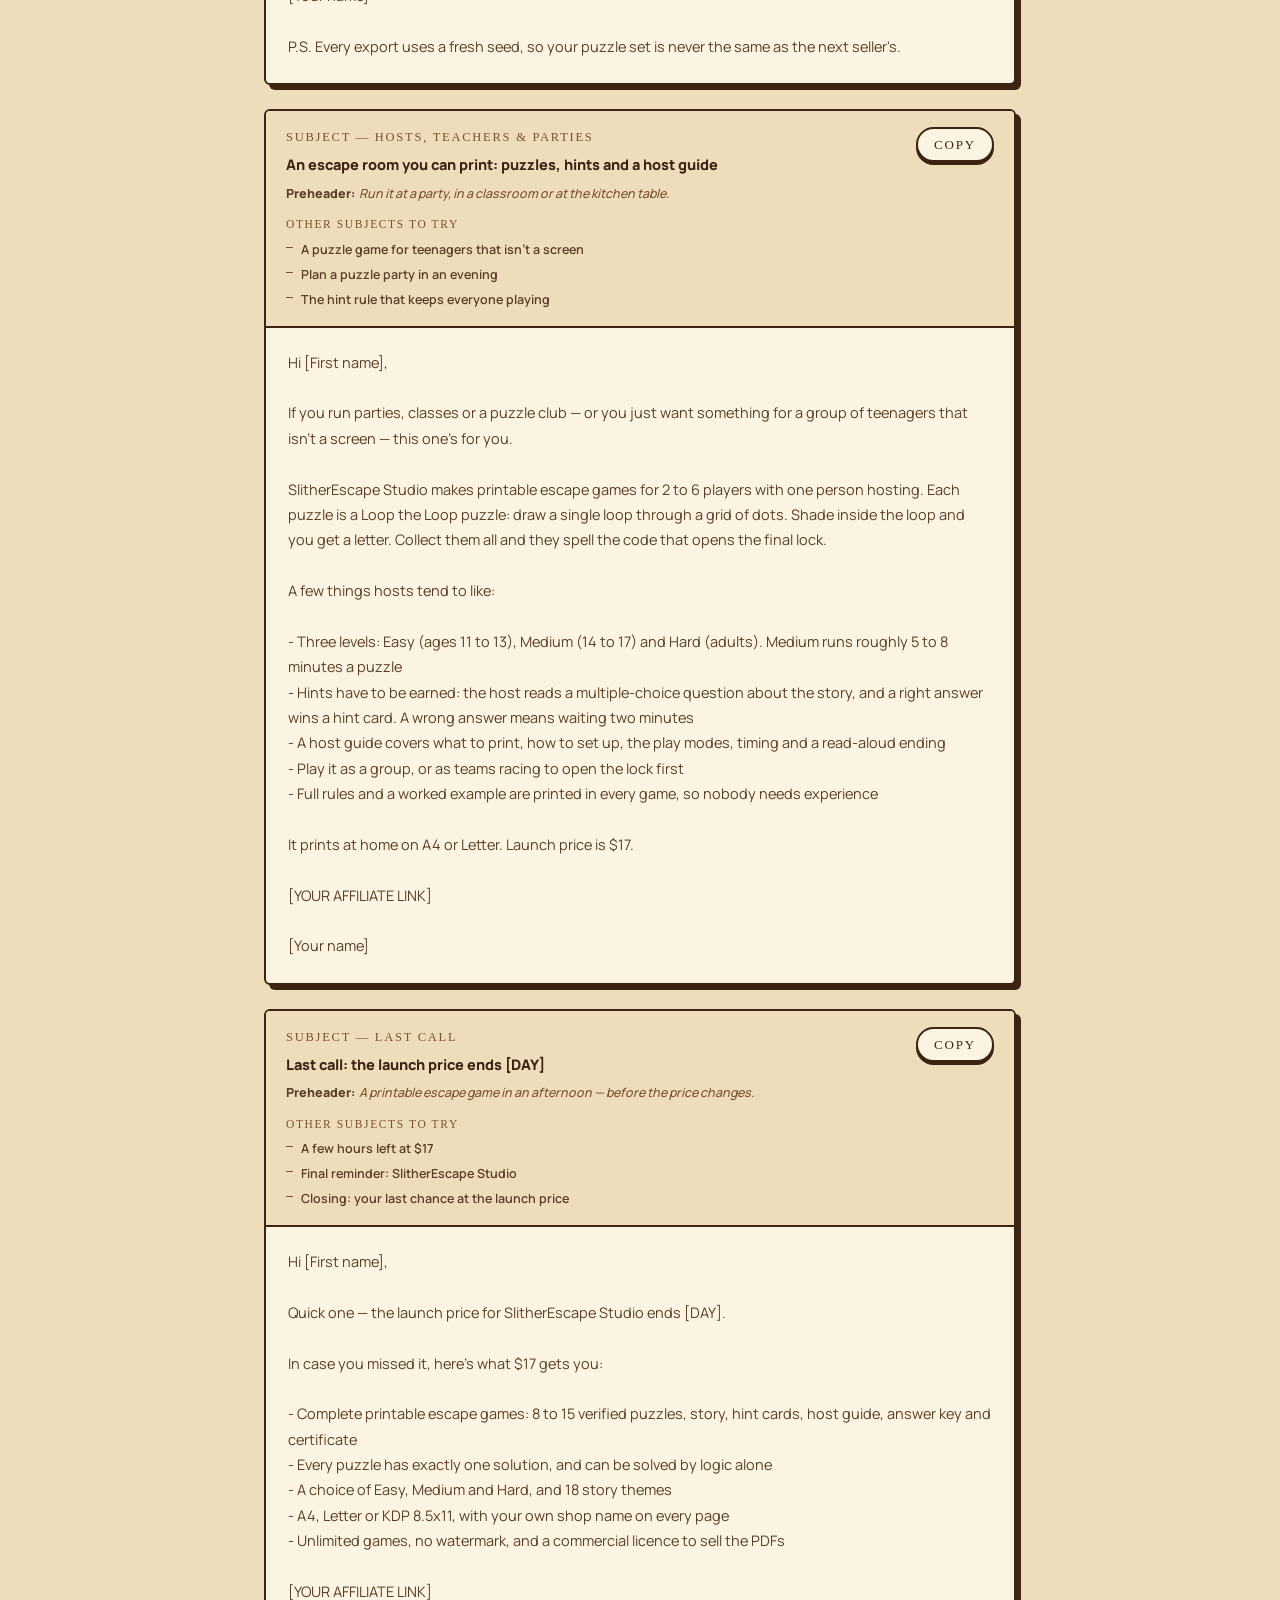
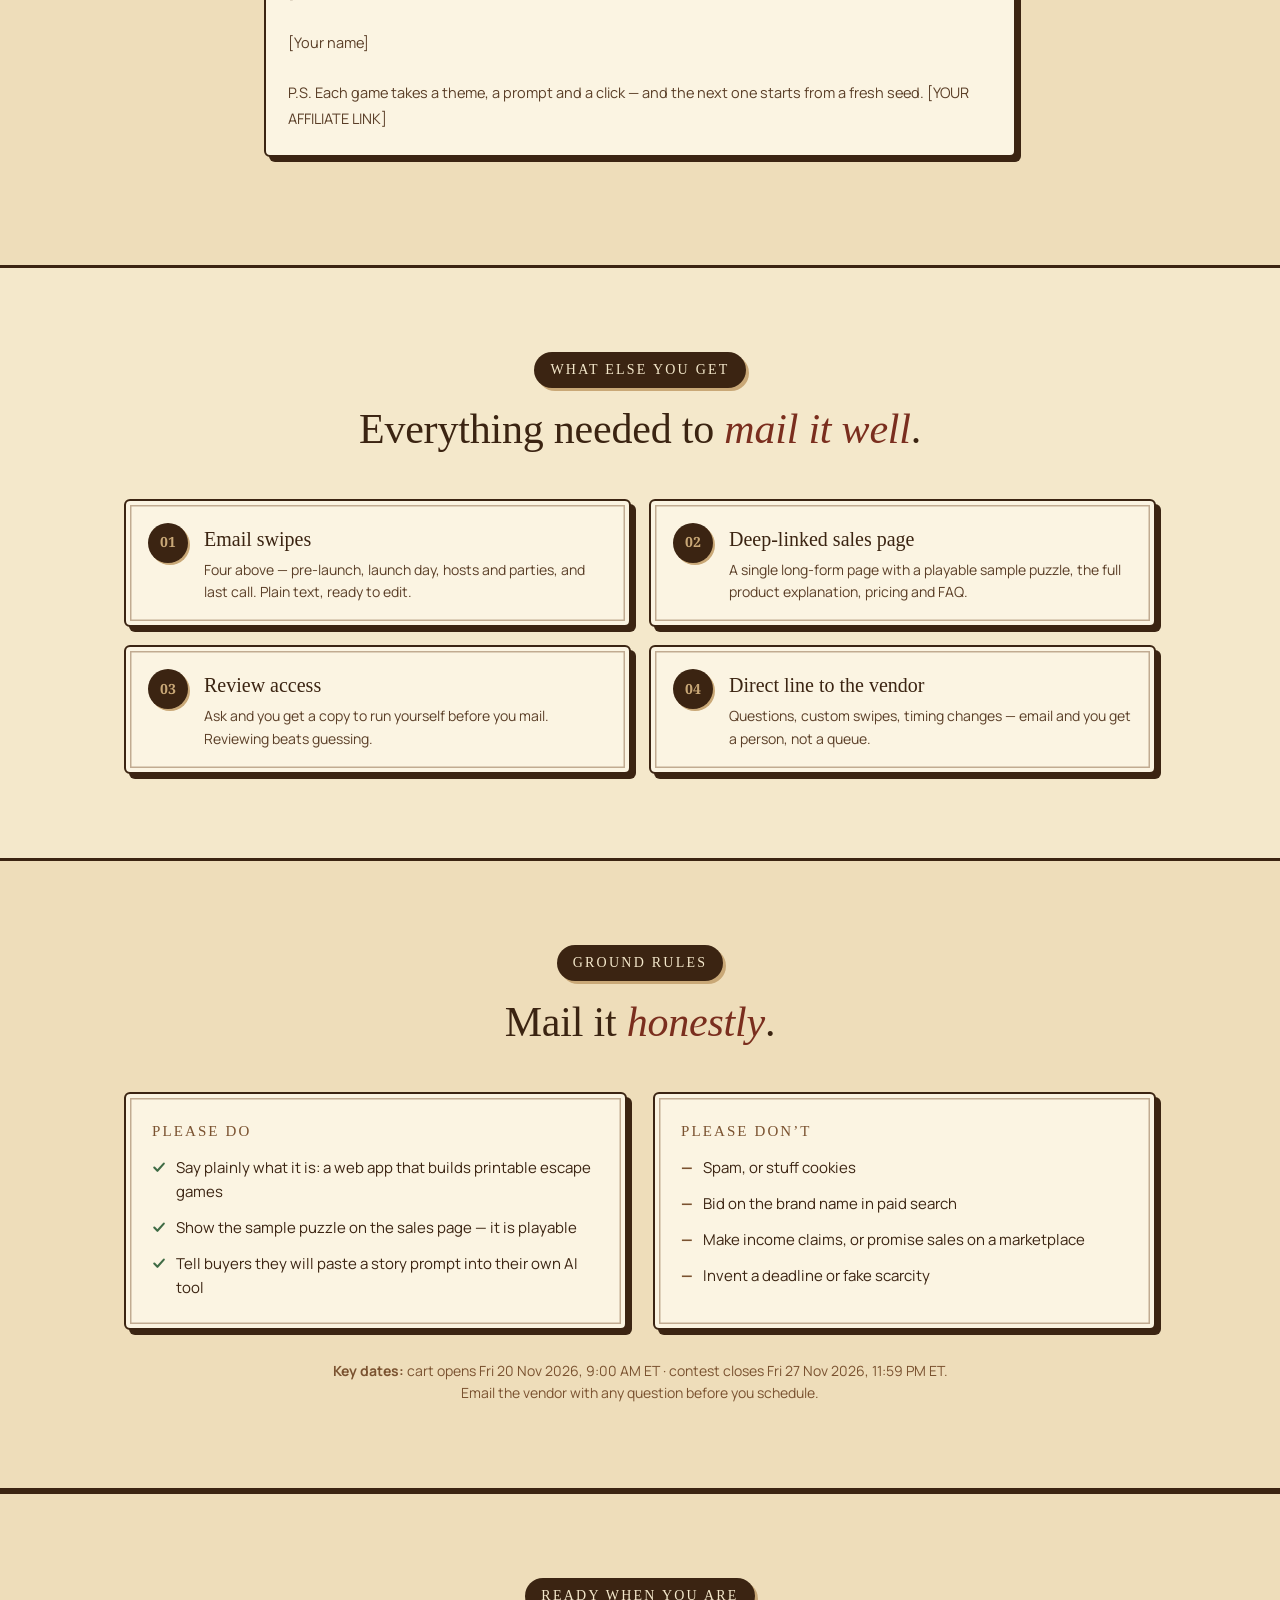
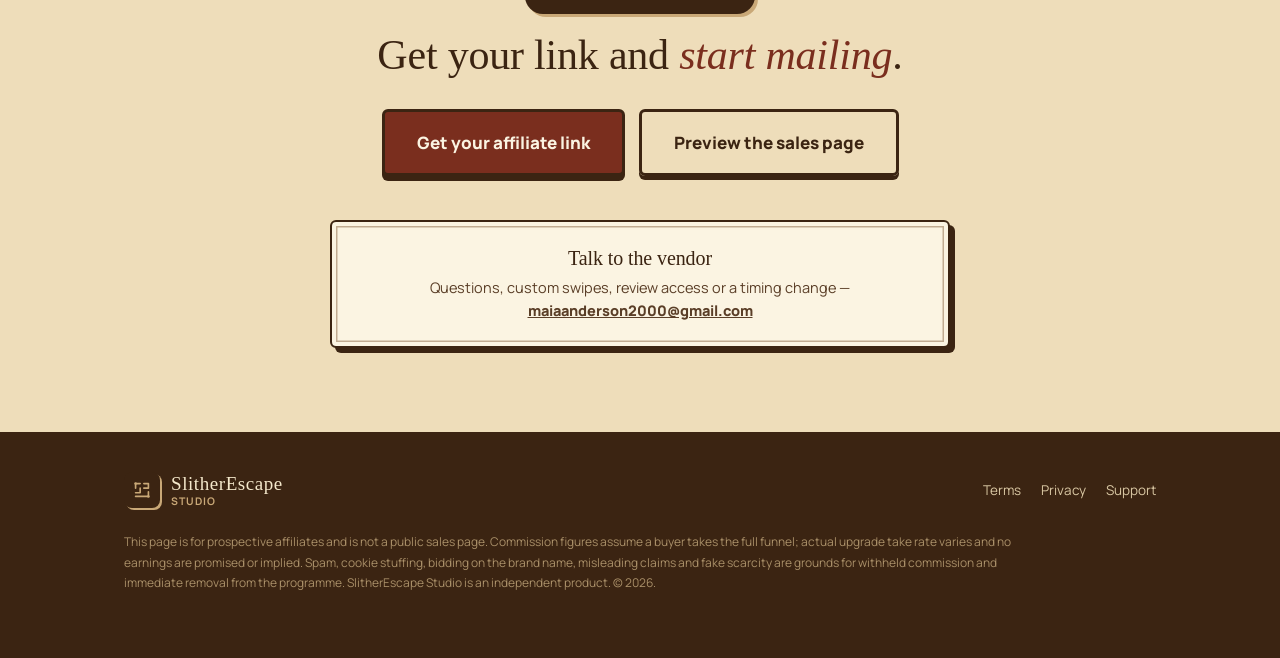
==== commit ea6b894e: "Rename: Loop the Loop puzzles, app named "SlitherEscape Studio: Logic Loop Puzzles" Player- and buye" ====
--- a/sale-page/jv-slitherlink.html
+++ b/sale-page/jv-slitherlink.html
@@ -4,8 +4,8 @@
 <meta charset="UTF-8">
 <meta name="viewport" content="width=device-width, initial-scale=1">
 <meta name="robots" content="noindex, nofollow">
-<title>Slitherlink Escape Game Builder — JV & Affiliate Page</title>
-<meta name="description" content="Promote printable Slitherlink escape games to sellers, teachers and party hosts. Four-step funnel, ready-made email swipes.">
+<title>SlitherEscape Studio — JV & Affiliate Page</title>
+<meta name="description" content="Promote printable Loop the Loop (Slitherlink-style) escape games to sellers, teachers and party hosts. Four-step funnel, ready-made email swipes.">
 <link rel="preconnect" href="https://fonts.googleapis.com">
 <link rel="preconnect" href="https://fonts.gstatic.com" crossorigin>
 <link href="https://fonts.googleapis.com/css2?family=IM+Fell+English:ital@0;1&family=IM+Fell+English+SC&family=Manrope:wght@400;500;700;800&family=Noto+Serif:wght@600;700&display=swap" rel="stylesheet">
@@ -645,7 +645,7 @@
       <span class="brand-mark" aria-hidden="true">
         <svg viewBox="0 0 24 24" fill="none"><path d="M5 5h5M14 5h5M5 5v5M19 5v5M10 10v5M14 10h5M5 15h5M5 19h14M19 14v5" stroke="currentColor" stroke-width="1.8" stroke-linecap="round" stroke-linejoin="round"/><circle cx="5" cy="5" r="1.4" fill="currentColor"/><circle cx="19" cy="19" r="1.4" fill="currentColor"/></svg>
       </span>
-      <span class="brand-text"><span class="b1">Slitherlink Escape</span><span class="b2">JV &amp; Affiliate Page</span></span>
+      <span class="brand-text"><span class="b1">SlitherEscape</span><span class="b2">JV &amp; Affiliate Page</span></span>
     </a>
     <div class="topbar-cta">
       <div class="price-chip">Earn up to <b>$68.98</b> per buyer</div>
@@ -672,7 +672,7 @@
     <div>
       <span class="eyebrow">For partners with a printables, puzzle or party list</span>
       <h1>Promote a puzzle game <span class="circle-hl"><em>players crack</em><svg viewBox="0 0 220 60" preserveAspectRatio="none" aria-hidden="true"><path d="M12,30 C12,10 56,3 110,3 C164,3 208,10 208,30 C208,50 164,57 110,57 C57,57 14,51 12,33"/></svg></span>.</h1>
-      <p class="hero-sub">Slitherlink Escape Game Builder assembles a complete printable escape game &mdash; story, verified Slitherlink puzzles, hint cards, host guide and answer key &mdash; and exports a print-ready PDF the buyer can <b>sell</b>. A $17 front end for someone already looking to make and sell printables, with three upgrades behind it.</p>
+      <p class="hero-sub">SlitherEscape Studio assembles a complete printable escape game &mdash; story, verified Loop the Loop puzzles (Slitherlink-style), hint cards, host guide and answer key &mdash; and exports a print-ready PDF the buyer can <b>sell</b>. A $17 front end for someone already looking to make and sell printables, with three upgrades behind it.</p>
       <div class="jv-cta">
         <a class="btn" href="https://warriorplus.com/as/o/lzgr7c">Get your affiliate link</a>
         <a class="btn btn-ghost" href="https://slitherescape.promaia.store/sale-page/sale-page-slitherlink.html" target="_blank" rel="noopener">Preview the sales page</a>
@@ -693,7 +693,7 @@
     <div class="section-head center">
       <span class="eyebrow">What you&rsquo;re forwarding to your list</span>
       <h2>Not another <em>puzzle pack</em>.</h2>
-      <p class="lead">Every puzzle in the game is a Slitherlink &mdash; draw one loop through a grid of dots &mdash; and the shaded loop forms a letter. The letters spell the code that opens the final lock. It&rsquo;s a finished, sellable game, not a folder of worksheets.</p>
+      <p class="lead">Every puzzle in the game is a Loop the Loop puzzle (Slitherlink-style) &mdash; draw one loop through a grid of dots &mdash; and the shaded loop forms a letter. The letters spell the code that opens the final lock. It&rsquo;s a finished, sellable game, not a folder of worksheets.</p>
     </div>
     <div class="fork">
       <div class="card old">
@@ -743,7 +743,7 @@
     </div>
 
     <div class="funnel">
-      <div class="card fn"><div class="step">Front end</div><h3>Slitherlink Escape Game Builder</h3><div class="px">$17</div><p>The complete letter-code game: 8&ndash;15 verified puzzles, story prompt, hints, host guide, answer key and certificate. Unlimited games, no watermark, commercial licence.</p><div class="earn">Your commission<b>50% &rarr; $8.50</b></div></div>
+      <div class="card fn"><div class="step">Front end</div><h3>SlitherEscape Studio</h3><div class="px">$17</div><p>The complete letter-code game: 8&ndash;15 verified puzzles, story prompt, hints, host guide, answer key and certificate. Unlimited games, no watermark, commercial licence.</p><div class="earn">Your commission<b>50% &rarr; $8.50</b></div></div>
       <div class="card fn"><div class="step">Upgrade 1</div><h3>SlitherEscape PRO</h3><div class="px">$27</div><p>Mosaic picture games, the Party Props Kit, Theme Packs and mixed-mode games.</p><div class="earn">Your commission<b>50% &rarr; $13.50</b></div></div>
       <div class="card fn"><div class="step">Upgrade 2</div><h3>Bulk Creator</h3><div class="px">$37</div><p>One story into every difficulty, paper size and print style, plus bundles of 3&ndash;12 games.</p><div class="earn">Your commission<b>50% &rarr; $18.50</b></div></div>
       <div class="card fn"><div class="step">Upgrade 3</div><h3>Marketing Studio</h3><div class="px">$56.95</div><p>15 listing images and a page-flip video, made from the game PDF in the browser.</p><div class="earn">Your commission<b>50% &rarr; $28.48</b></div></div>
@@ -812,9 +812,9 @@
 
 On Friday 20 November something opens that I think a lot of people on this list will want to see.
 
-It's called Slitherlink Escape Game Builder, and it builds complete printable escape games &mdash; the kind people pay good money for on Etsy and Amazon.
-
-Here's the clever part. Every puzzle in the game is a Slitherlink: you draw one loop through a grid of dots. Shade inside the loop and the shape is a letter. Solve all the puzzles, collect all the letters, and they spell the secret code that opens the final lock.
+It's called SlitherEscape Studio, and it builds complete printable escape games &mdash; the kind people pay good money for on Etsy and Amazon.
+
+Here's the clever part. Every puzzle in the game is a Loop the Loop puzzle: you draw one loop through a grid of dots. Shade inside the loop and the shape is a letter. Solve all the puzzles, collect all the letters, and they spell the secret code that opens the final lock.
 
 You pick a theme and a difficulty. The Builder makes the puzzles, the hint cards, the host guide, the answer key and a certificate, and exports a print-ready PDF with your own shop name on every page.
 
@@ -832,11 +832,11 @@
       </div>
       <div class="swipe__body" id="swipe2">Hi [First name],
 
-Slitherlink Escape Game Builder is open: [YOUR AFFILIATE LINK]
+SlitherEscape Studio is open: [YOUR AFFILIATE LINK]
 
 If you sell printables on Etsy, Amazon, Shopify or anywhere else &mdash; or you just like the idea of a puzzle game with a secret code &mdash; this is worth five minutes.
 
-Each game is built from Slitherlink puzzles. The solved loop forms a letter, each chapter's letters spell a word, and the words join into the code that opens the final lock.
+Each game is built from Loop the Loop puzzles (Slitherlink-style). The solved loop forms a letter, each chapter's letters spell a word, and the words join into the code that opens the final lock.
 
 In five steps in your browser you:
 
@@ -872,7 +872,7 @@
 
 If you run parties, classes or a puzzle club &mdash; or you just want something for a group of teenagers that isn't a screen &mdash; this one's for you.
 
-Slitherlink Escape Game Builder makes printable escape games for 2 to 6 players with one person hosting. Each puzzle is a Slitherlink: draw a single loop through a grid of dots. Shade inside the loop and you get a letter. Collect them all and they spell the code that opens the final lock.
+SlitherEscape Studio makes printable escape games for 2 to 6 players with one person hosting. Each puzzle is a Loop the Loop puzzle: draw a single loop through a grid of dots. Shade inside the loop and you get a letter. Collect them all and they spell the code that opens the final lock.
 
 A few things hosts tend to like:
 
@@ -891,12 +891,12 @@
 
     <div class="swipe">
       <div class="swipe__head">
-        <div class="swipe__subj"><span>SUBJECT &mdash; LAST CALL</span>Last call: the launch price ends [DAY]<div class="swipe__pre"><b>Preheader:</b>A printable escape game in an afternoon &mdash; before the price changes.</div><div class="swipe__alts"><span>OTHER SUBJECTS TO TRY</span><ul><li>A few hours left at $17</li><li>Final reminder: Slitherlink Escape Game Builder</li><li>Closing: your last chance at the launch price</li></ul></div></div>
+        <div class="swipe__subj"><span>SUBJECT &mdash; LAST CALL</span>Last call: the launch price ends [DAY]<div class="swipe__pre"><b>Preheader:</b>A printable escape game in an afternoon &mdash; before the price changes.</div><div class="swipe__alts"><span>OTHER SUBJECTS TO TRY</span><ul><li>A few hours left at $17</li><li>Final reminder: SlitherEscape Studio</li><li>Closing: your last chance at the launch price</li></ul></div></div>
         <button class="swipe__copy" type="button" data-swipe="4">COPY</button>
       </div>
       <div class="swipe__body" id="swipe4">Hi [First name],
 
-Quick one &mdash; the launch price for Slitherlink Escape Game Builder ends [DAY].
+Quick one &mdash; the launch price for SlitherEscape Studio ends [DAY].
 
 In case you missed it, here's what $17 gets you:
 
@@ -974,7 +974,7 @@
         <span class="brand-mark" aria-hidden="true">
           <svg viewBox="0 0 24 24" fill="none"><path d="M5 5h5M14 5h5M5 5v5M19 5v5M10 10v5M14 10h5M5 15h5M5 19h14M19 14v5" stroke="currentColor" stroke-width="1.8" stroke-linecap="round" stroke-linejoin="round"/><circle cx="5" cy="5" r="1.4" fill="currentColor"/><circle cx="19" cy="19" r="1.4" fill="currentColor"/></svg>
         </span>
-        <span class="brand-text"><span class="b1">Slitherlink Escape</span><span class="b2">Game Builder</span></span>
+        <span class="brand-text"><span class="b1">SlitherEscape</span><span class="b2">Studio</span></span>
       </a>
       <div class="foot-links">
         <a href="https://slitherescape.promaia.store/terms.php">Terms</a>
@@ -982,7 +982,7 @@
         <a href="mailto:maiaanderson2000@gmail.com">Support</a>
       </div>
     </div>
-    <div class="foot-legal">This page is for prospective affiliates and is not a public sales page. Commission figures assume a buyer takes the full funnel; actual upgrade take rate varies and no earnings are promised or implied. Spam, cookie stuffing, bidding on the brand name, misleading claims and fake scarcity are grounds for withheld commission and immediate removal from the programme. Slitherlink Escape Game Builder is an independent product. &copy; 2026.</div>
+    <div class="foot-legal">This page is for prospective affiliates and is not a public sales page. Commission figures assume a buyer takes the full funnel; actual upgrade take rate varies and no earnings are promised or implied. Spam, cookie stuffing, bidding on the brand name, misleading claims and fake scarcity are grounds for withheld commission and immediate removal from the programme. SlitherEscape Studio is an independent product. &copy; 2026.</div>
     <div class="wplus_spdisclaimer" style="margin-top:18px;font-size:12px;line-height:1.6;opacity:.8;text-align:center"></div>
   </div>
 </footer>
@@ -991,7 +991,7 @@
 <div class="sticky-cta"><a class="btn" href="https://warriorplus.com/as/o/lzgr7c">Get your affiliate link</a></div>
 
 <script>
-/* Shared motion + sound layer for the Slitherlink funnel pages. Pure progressive enhancement. */
+/* Shared motion + sound layer for the SlitherEscape funnel pages. Pure progressive enhancement. */
 (function(){
   var $  = function(s,r){ return (r||document).querySelector(s); };
   var $$ = function(s,r){ return Array.prototype.slice.call((r||document).querySelectorAll(s)); };
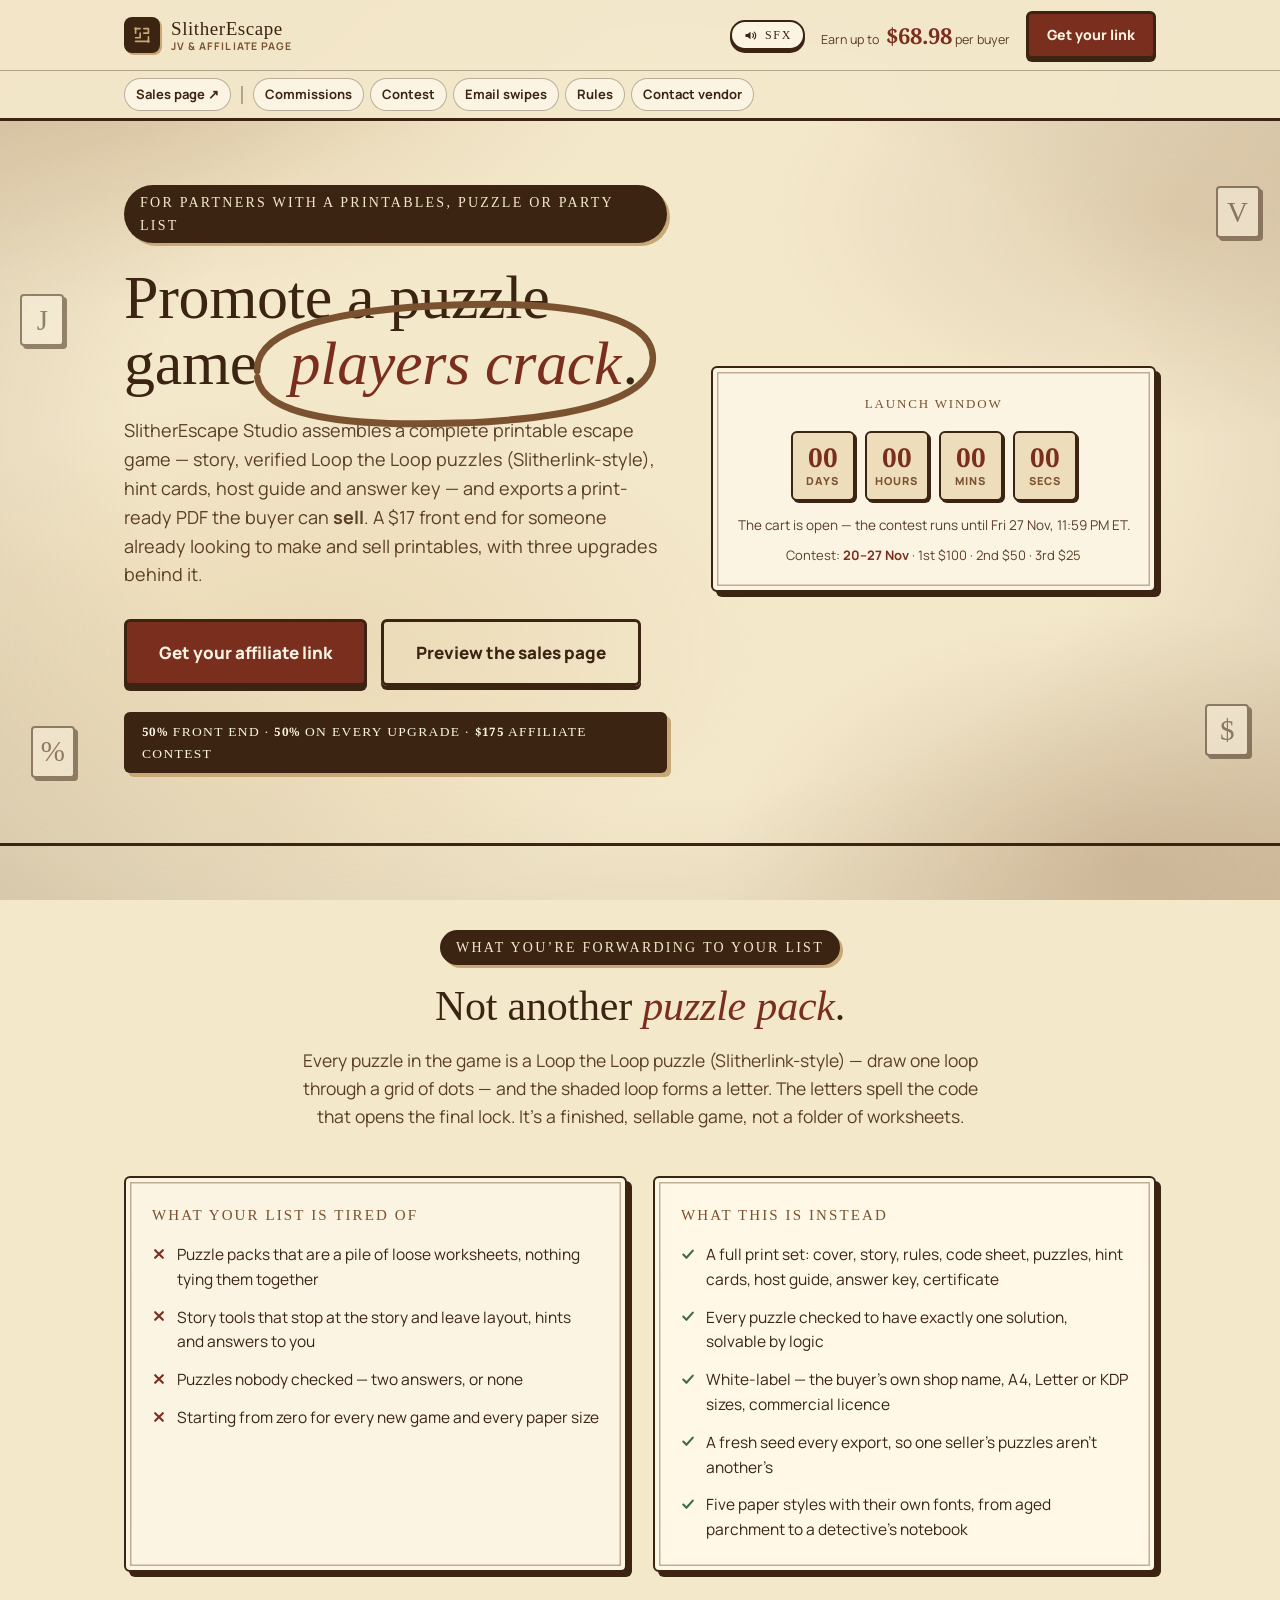
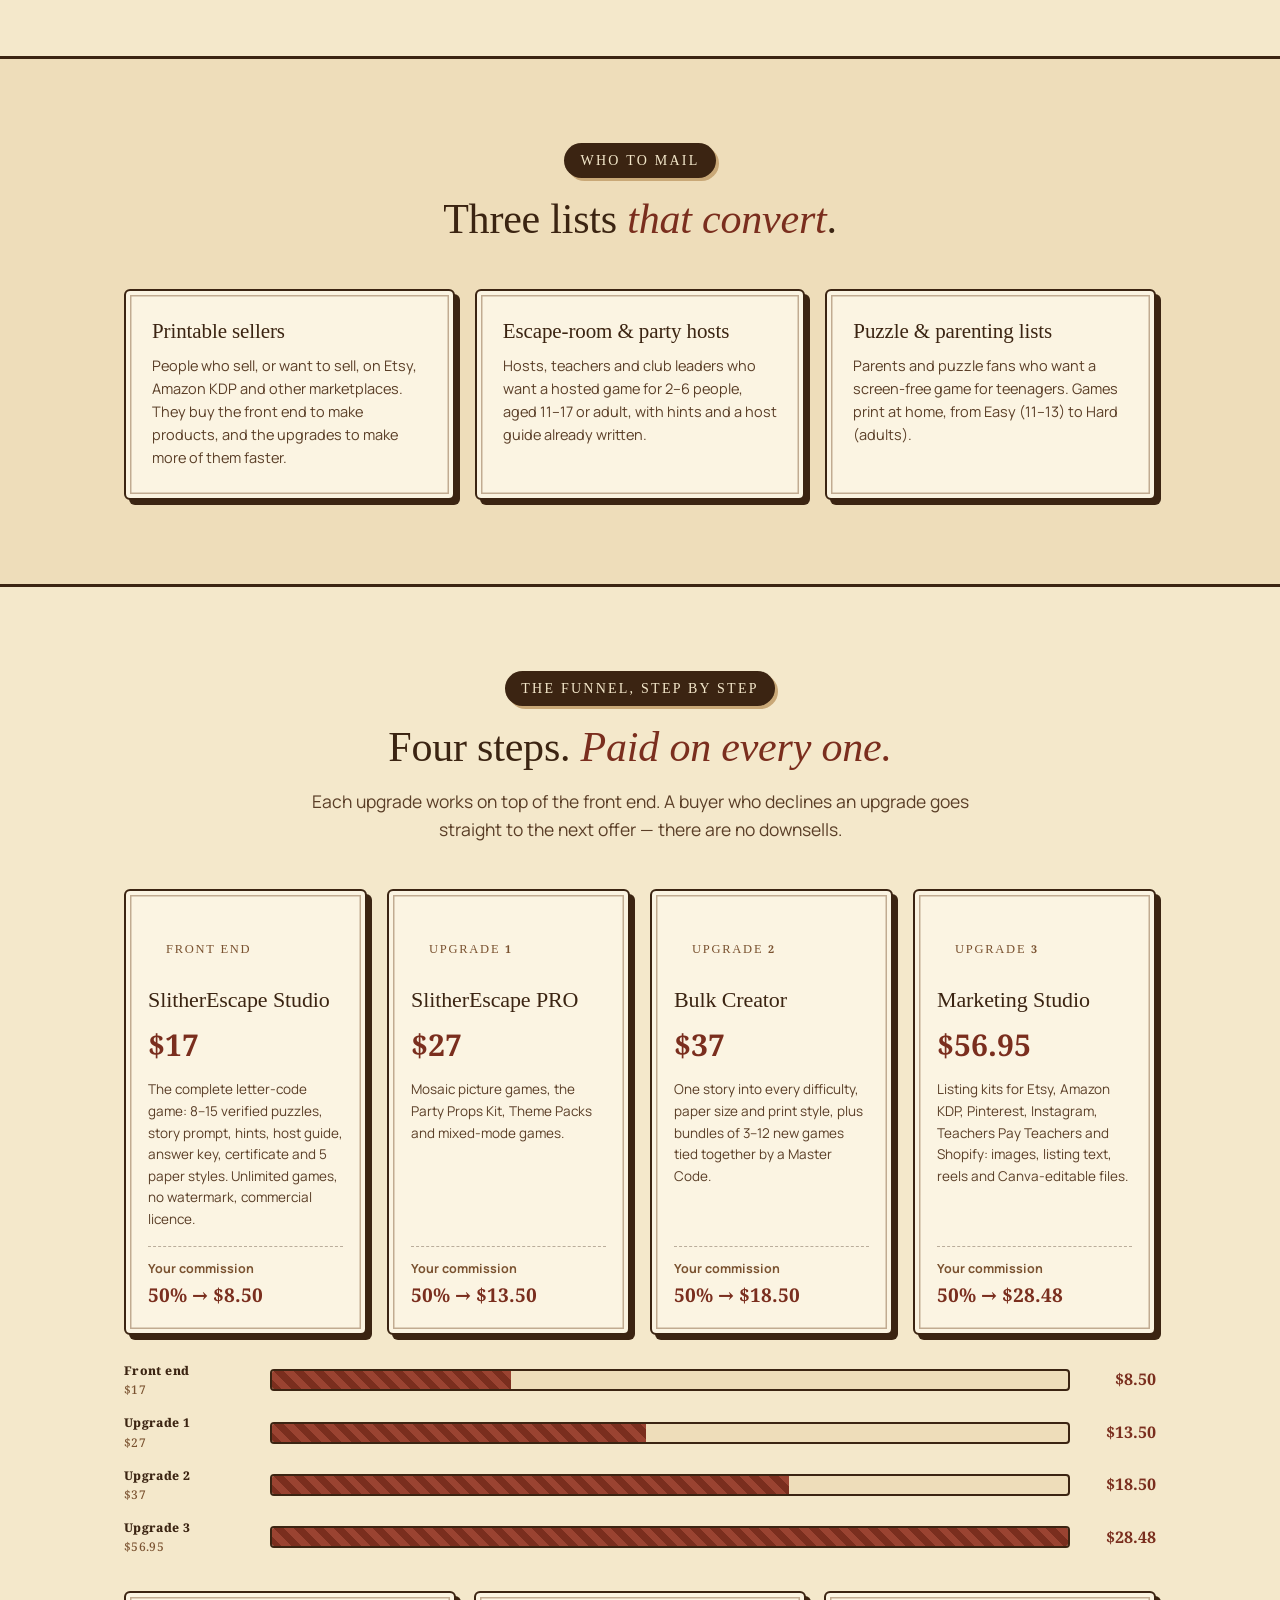
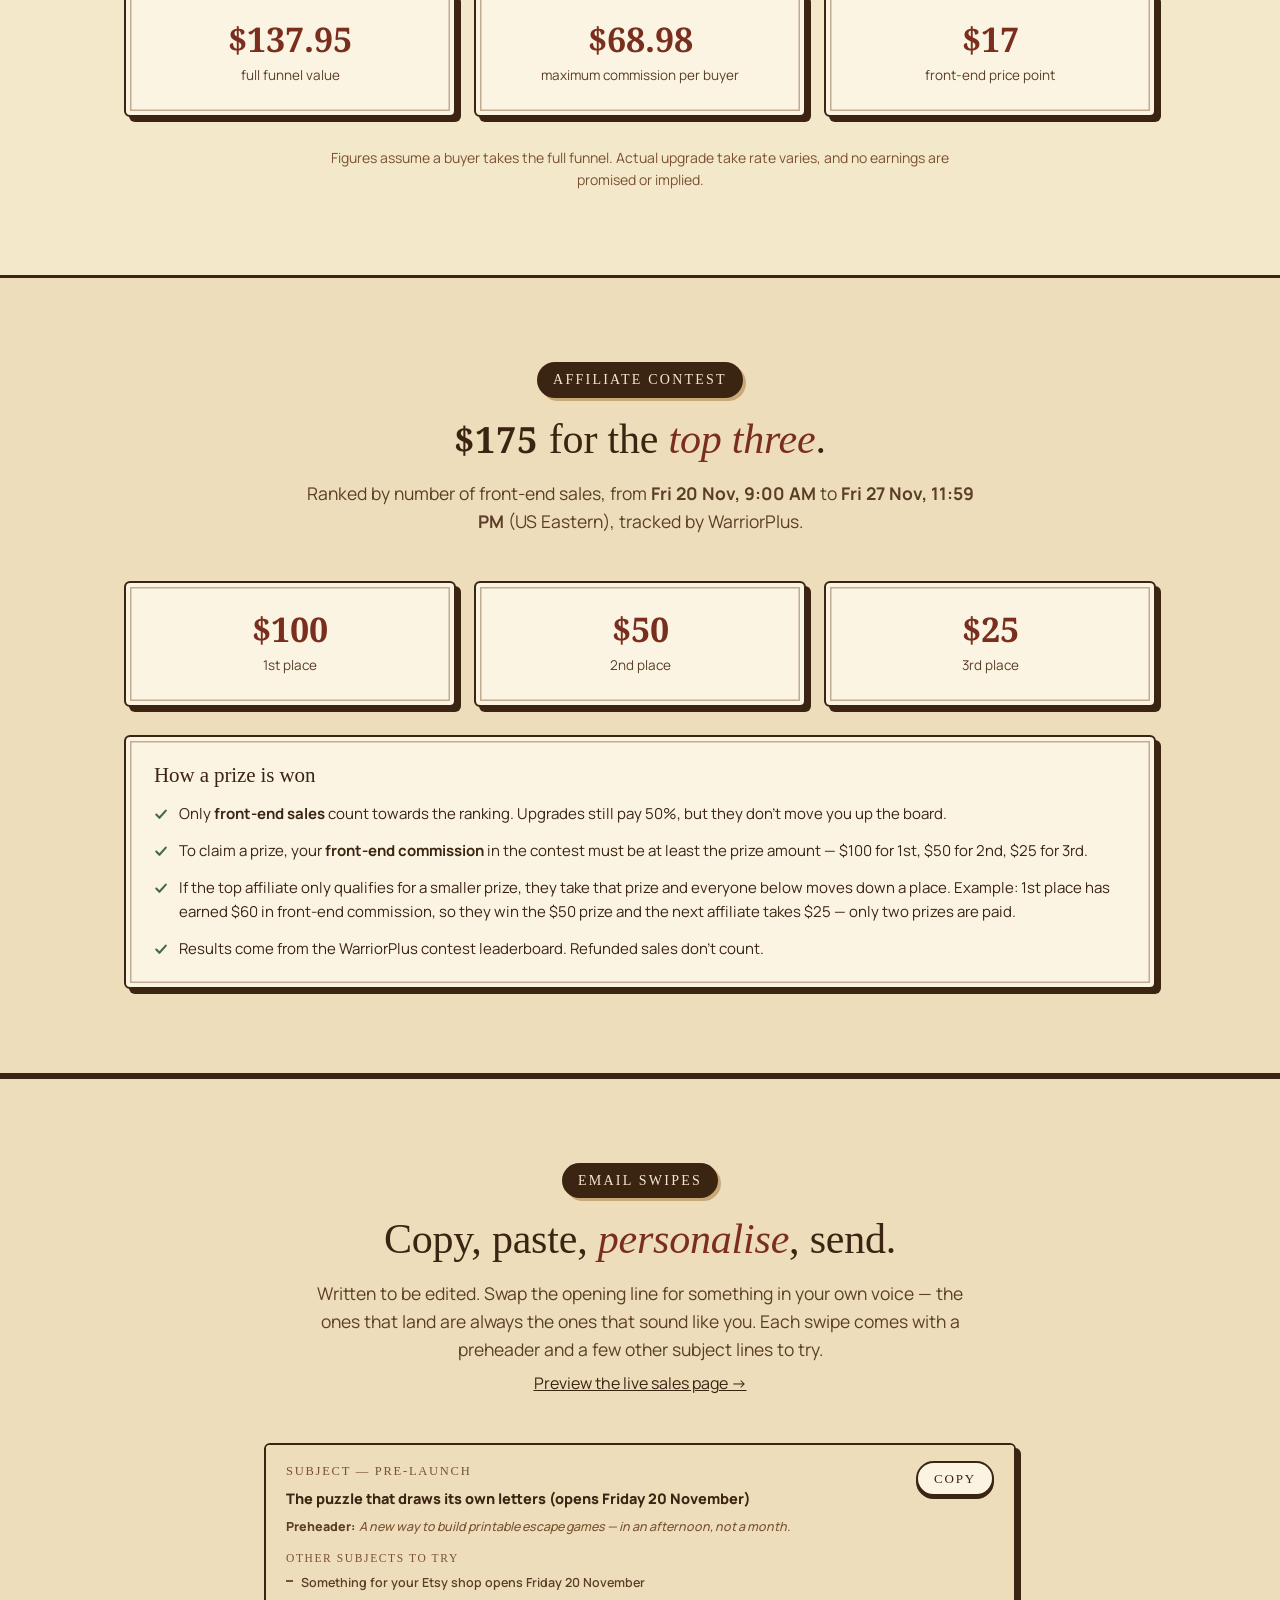
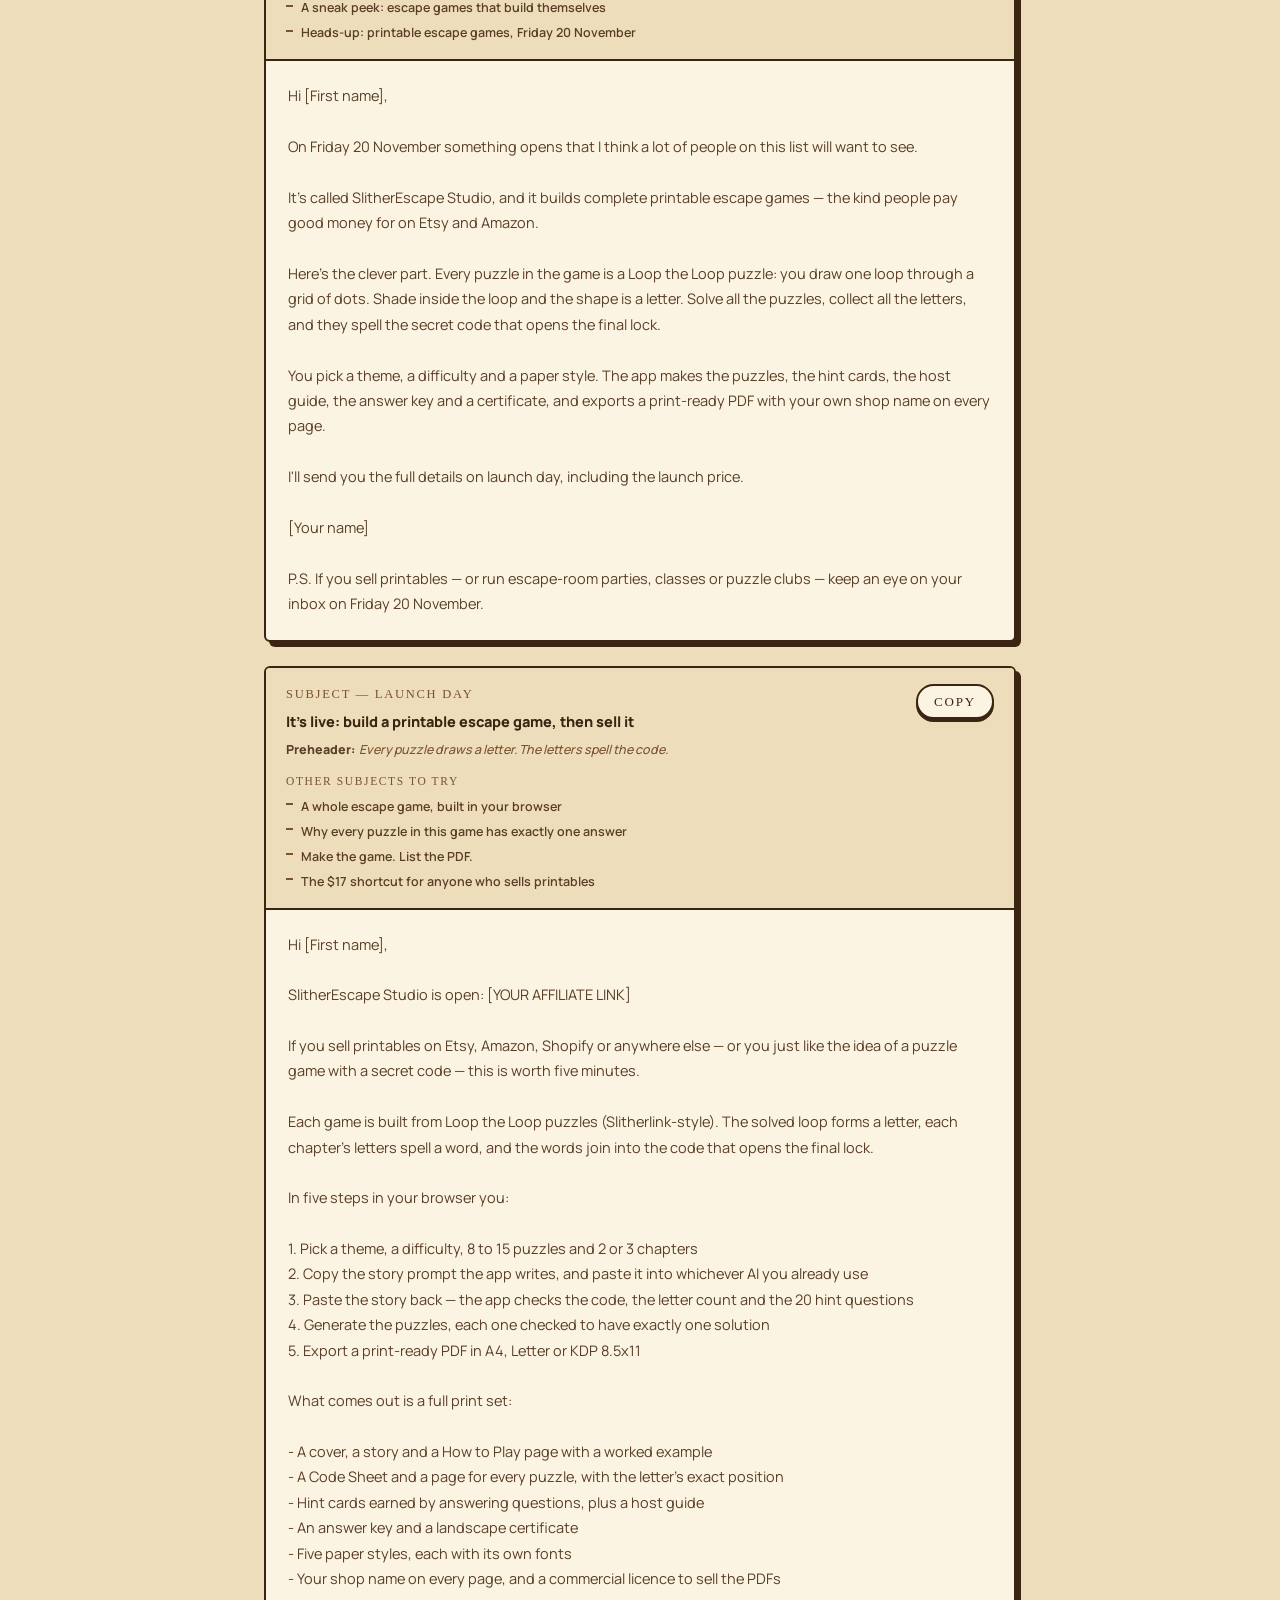
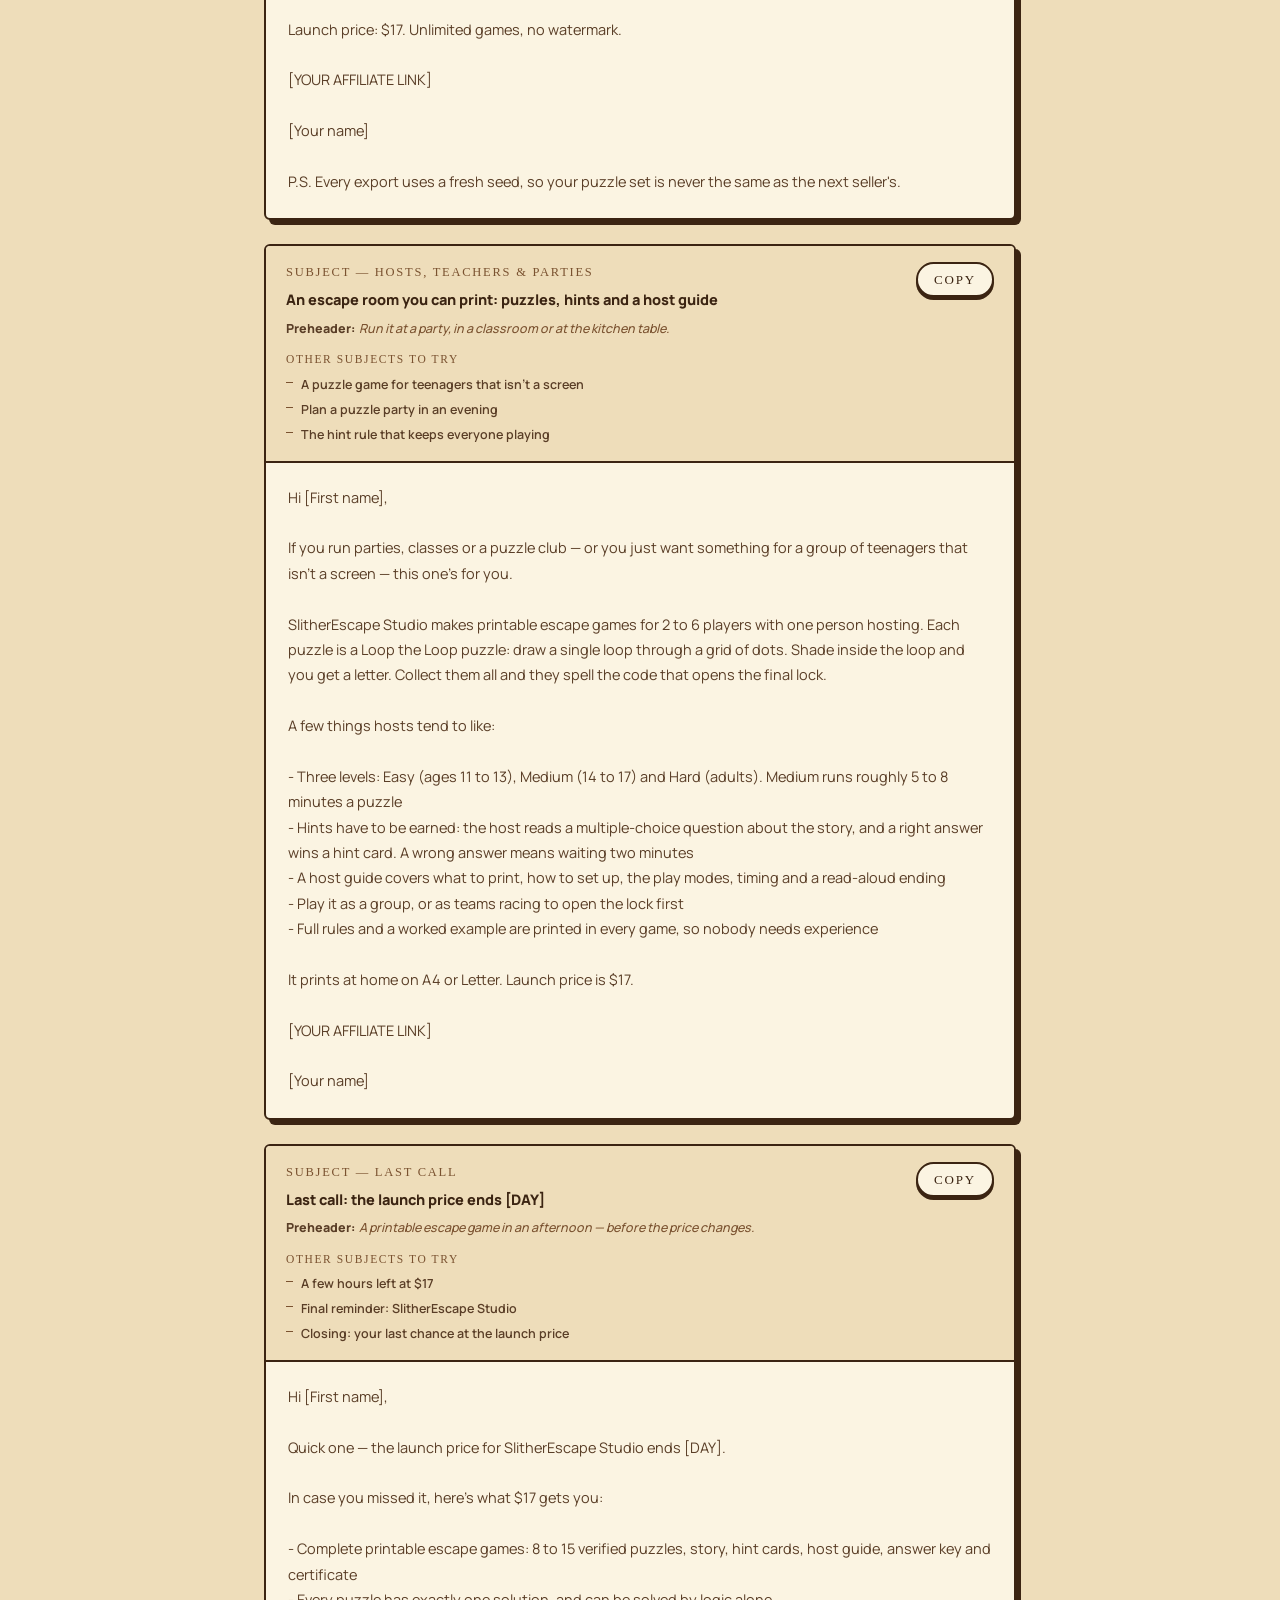
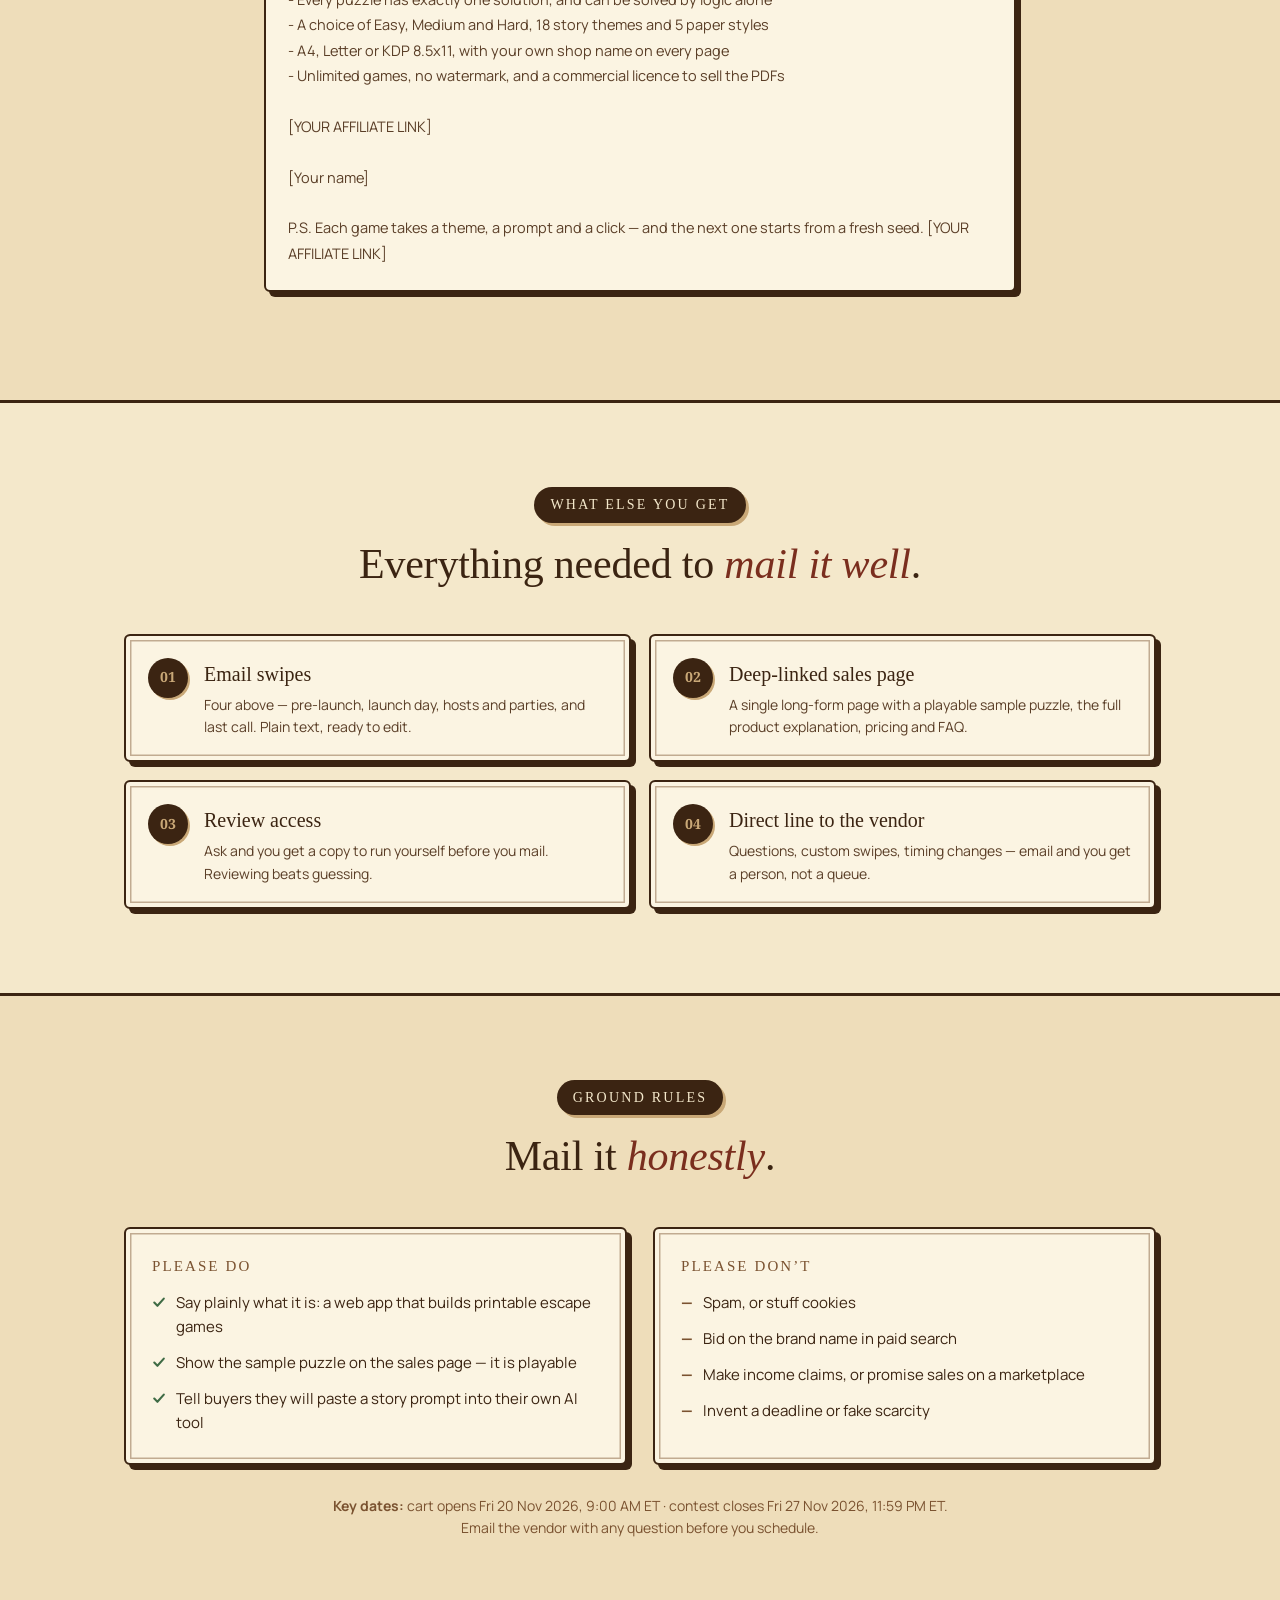
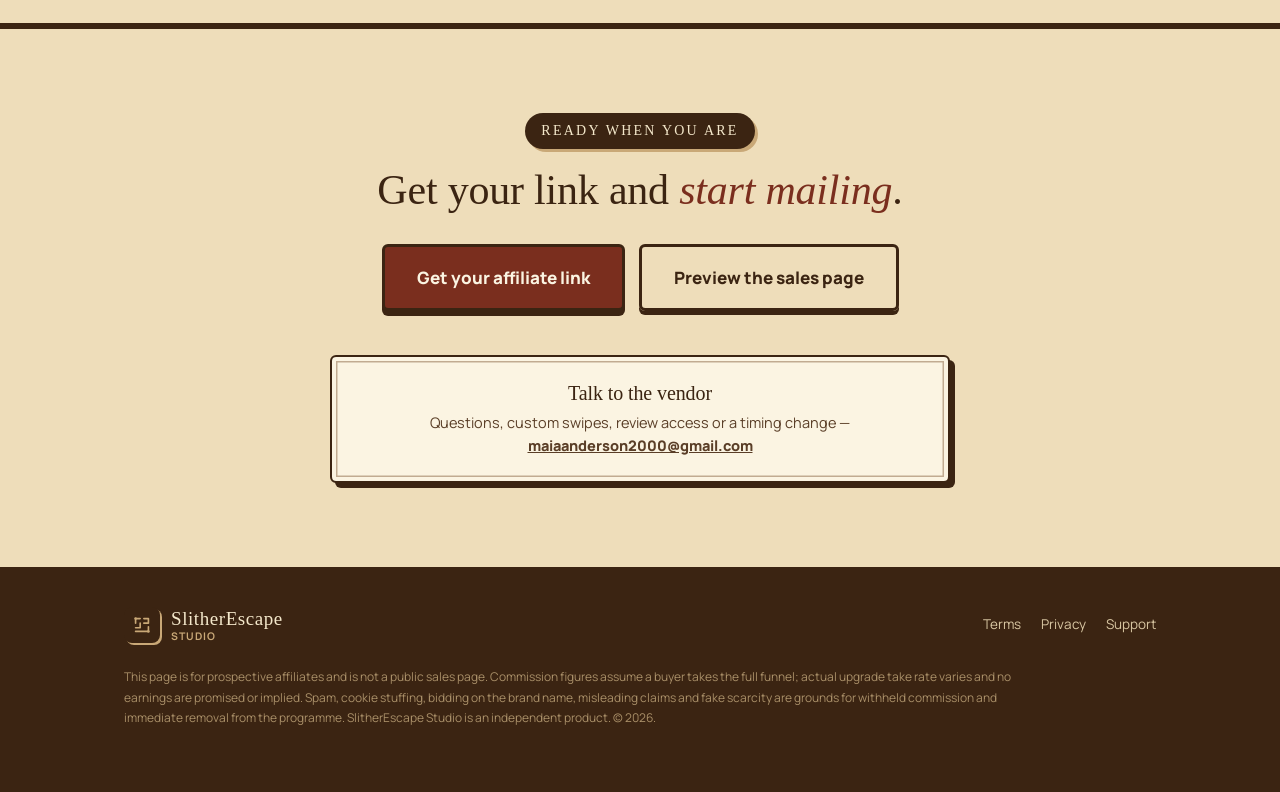
==== commit 1a388829: "Sale pages: match the app, plus a page-flip sample game All five pages describe what the app does no" ====
--- a/sale-page/jv-slitherlink.html
+++ b/sale-page/jv-slitherlink.html
@@ -712,6 +712,7 @@
           <li>Every puzzle checked to have exactly one solution, solvable by logic</li>
           <li>White-label &mdash; the buyer&rsquo;s own shop name, A4, Letter or KDP sizes, commercial licence</li>
           <li>A fresh seed every export, so one seller&rsquo;s puzzles aren&rsquo;t another&rsquo;s</li>
+          <li>Five paper styles with their own fonts, from aged parchment to a detective&rsquo;s notebook</li>
         </ul>
       </div>
     </div>
@@ -726,7 +727,7 @@
       <h2>Three lists <em>that convert</em>.</h2>
     </div>
     <div class="aud" data-stagger>
-      <div class="card"><h3>Printable sellers</h3><p style="margin-top:9px;font-size:14.5px;color:var(--ink-dim);">People who sell, or want to sell, on Etsy, Amazon KDP and other marketplaces. They buy the Builder to make products, and the upgrades to make more of them faster.</p></div>
+      <div class="card"><h3>Printable sellers</h3><p style="margin-top:9px;font-size:14.5px;color:var(--ink-dim);">People who sell, or want to sell, on Etsy, Amazon KDP and other marketplaces. They buy the front end to make products, and the upgrades to make more of them faster.</p></div>
       <div class="card"><h3>Escape-room &amp; party hosts</h3><p style="margin-top:9px;font-size:14.5px;color:var(--ink-dim);">Hosts, teachers and club leaders who want a hosted game for 2&ndash;6 people, aged 11&ndash;17 or adult, with hints and a host guide already written.</p></div>
       <div class="card"><h3>Puzzle &amp; parenting lists</h3><p style="margin-top:9px;font-size:14.5px;color:var(--ink-dim);">Parents and puzzle fans who want a screen-free game for teenagers. Games print at home, from Easy (11&ndash;13) to Hard (adults).</p></div>
     </div>
@@ -743,10 +744,10 @@
     </div>
 
     <div class="funnel">
-      <div class="card fn"><div class="step">Front end</div><h3>SlitherEscape Studio</h3><div class="px">$17</div><p>The complete letter-code game: 8&ndash;15 verified puzzles, story prompt, hints, host guide, answer key and certificate. Unlimited games, no watermark, commercial licence.</p><div class="earn">Your commission<b>50% &rarr; $8.50</b></div></div>
+      <div class="card fn"><div class="step">Front end</div><h3>SlitherEscape Studio</h3><div class="px">$17</div><p>The complete letter-code game: 8&ndash;15 verified puzzles, story prompt, hints, host guide, answer key, certificate and 5 paper styles. Unlimited games, no watermark, commercial licence.</p><div class="earn">Your commission<b>50% &rarr; $8.50</b></div></div>
       <div class="card fn"><div class="step">Upgrade 1</div><h3>SlitherEscape PRO</h3><div class="px">$27</div><p>Mosaic picture games, the Party Props Kit, Theme Packs and mixed-mode games.</p><div class="earn">Your commission<b>50% &rarr; $13.50</b></div></div>
-      <div class="card fn"><div class="step">Upgrade 2</div><h3>Bulk Creator</h3><div class="px">$37</div><p>One story into every difficulty, paper size and print style, plus bundles of 3&ndash;12 games.</p><div class="earn">Your commission<b>50% &rarr; $18.50</b></div></div>
-      <div class="card fn"><div class="step">Upgrade 3</div><h3>Marketing Studio</h3><div class="px">$56.95</div><p>15 listing images and a page-flip video, made from the game PDF in the browser.</p><div class="earn">Your commission<b>50% &rarr; $28.48</b></div></div>
+      <div class="card fn"><div class="step">Upgrade 2</div><h3>Bulk Creator</h3><div class="px">$37</div><p>One story into every difficulty, paper size and print style, plus bundles of 3&ndash;12 new games tied together by a Master Code.</p><div class="earn">Your commission<b>50% &rarr; $18.50</b></div></div>
+      <div class="card fn"><div class="step">Upgrade 3</div><h3>Marketing Studio</h3><div class="px">$56.95</div><p>Listing kits for Etsy, Amazon KDP, Pinterest, Instagram, Teachers Pay Teachers and Shopify: images, listing text, reels and Canva-editable files.</p><div class="earn">Your commission<b>50% &rarr; $28.48</b></div></div>
     </div>
 
     <div class="cbars" id="cbars" aria-label="Commission per step">
@@ -816,7 +817,7 @@
 
 Here's the clever part. Every puzzle in the game is a Loop the Loop puzzle: you draw one loop through a grid of dots. Shade inside the loop and the shape is a letter. Solve all the puzzles, collect all the letters, and they spell the secret code that opens the final lock.
 
-You pick a theme and a difficulty. The Builder makes the puzzles, the hint cards, the host guide, the answer key and a certificate, and exports a print-ready PDF with your own shop name on every page.
+You pick a theme, a difficulty and a paper style. The app makes the puzzles, the hint cards, the host guide, the answer key and a certificate, and exports a print-ready PDF with your own shop name on every page.
 
 I'll send you the full details on launch day, including the launch price.
 
@@ -841,8 +842,8 @@
 In five steps in your browser you:
 
 1. Pick a theme, a difficulty, 8 to 15 puzzles and 2 or 3 chapters
-2. Copy the story prompt the Builder writes, and paste it into whichever AI you already use
-3. Paste the story back &mdash; the Builder checks the code, the letter count and the 20 hint questions
+2. Copy the story prompt the app writes, and paste it into whichever AI you already use
+3. Paste the story back &mdash; the app checks the code, the letter count and the 20 hint questions
 4. Generate the puzzles, each one checked to have exactly one solution
 5. Export a print-ready PDF in A4, Letter or KDP 8.5x11
 
@@ -852,6 +853,7 @@
 - A Code Sheet and a page for every puzzle, with the letter's exact position
 - Hint cards earned by answering questions, plus a host guide
 - An answer key and a landscape certificate
+- Five paper styles, each with its own fonts
 - Your shop name on every page, and a commercial licence to sell the PDFs
 
 Launch price: $17. Unlimited games, no watermark.
@@ -902,7 +904,7 @@
 
 - Complete printable escape games: 8 to 15 verified puzzles, story, hint cards, host guide, answer key and certificate
 - Every puzzle has exactly one solution, and can be solved by logic alone
-- A choice of Easy, Medium and Hard, and 18 story themes
+- A choice of Easy, Medium and Hard, 18 story themes and 5 paper styles
 - A4, Letter or KDP 8.5x11, with your own shop name on every page
 - Unlimited games, no watermark, and a commercial licence to sell the PDFs
 
